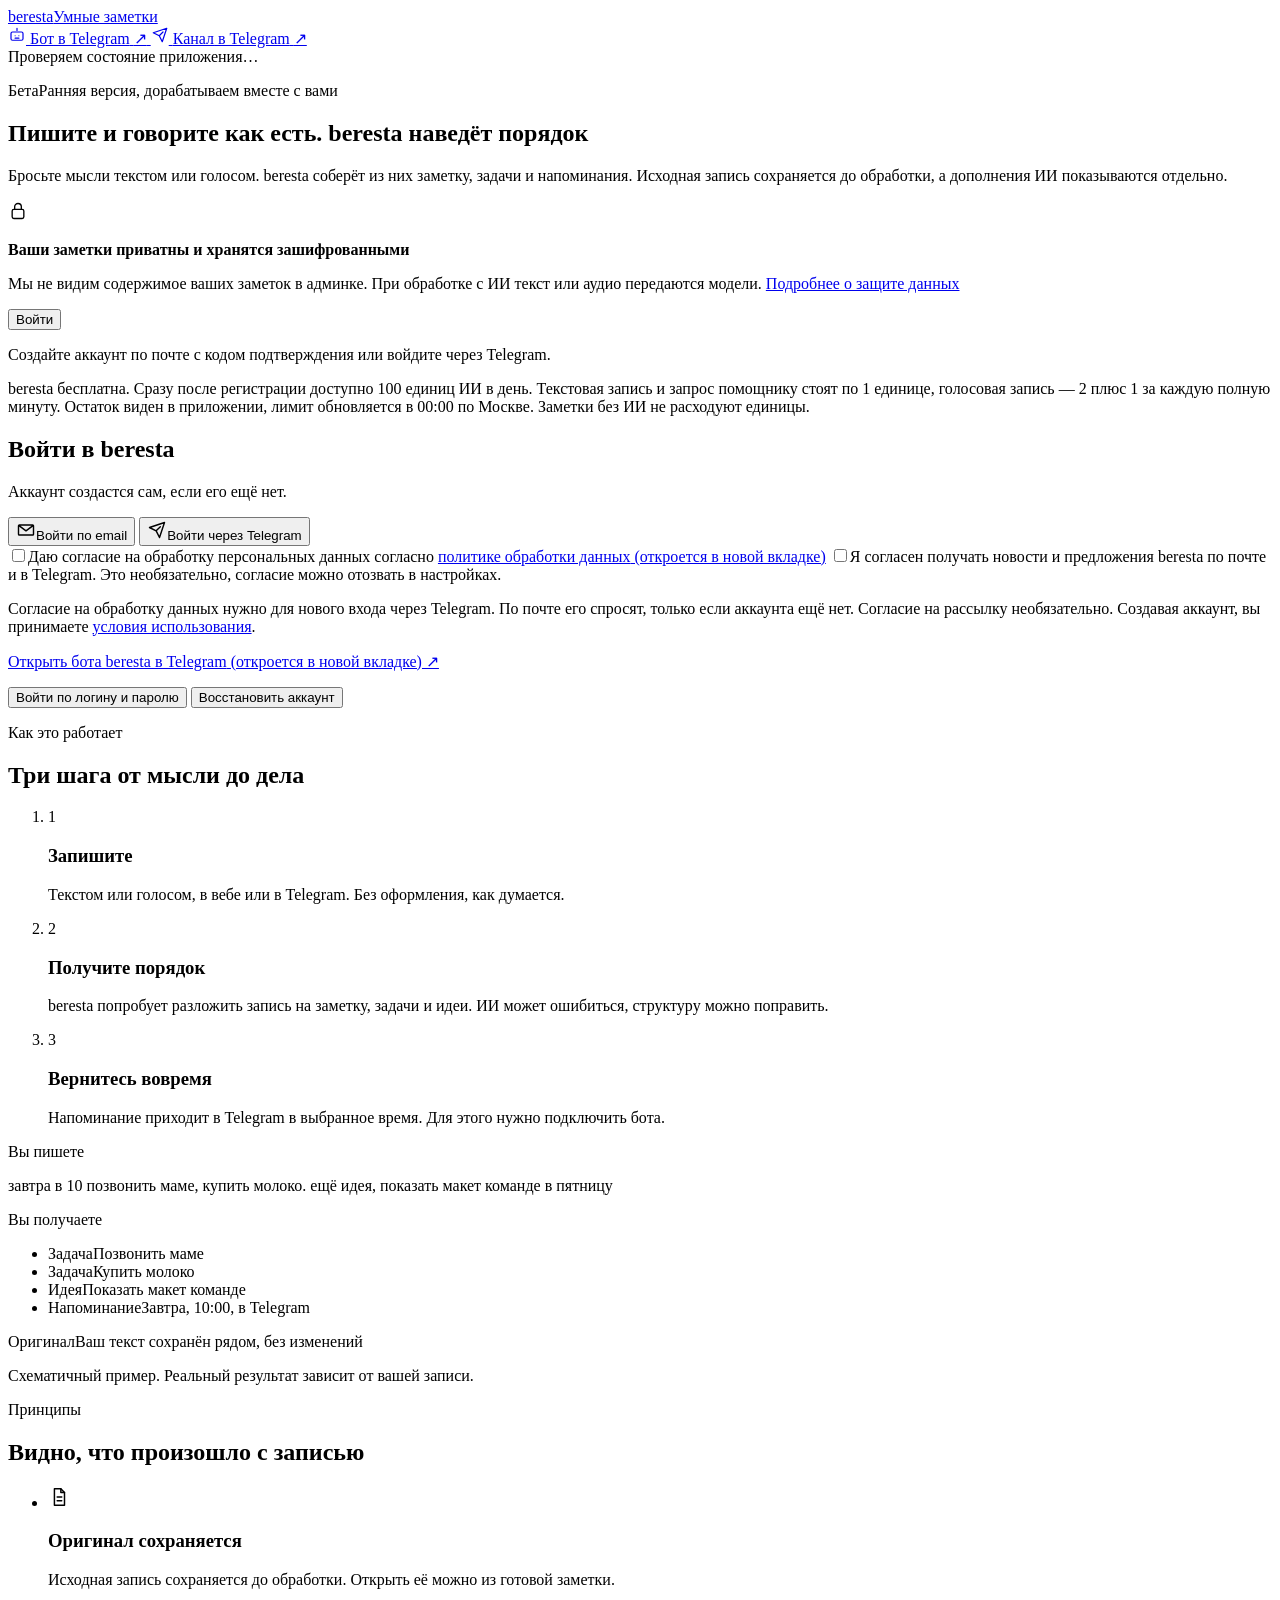
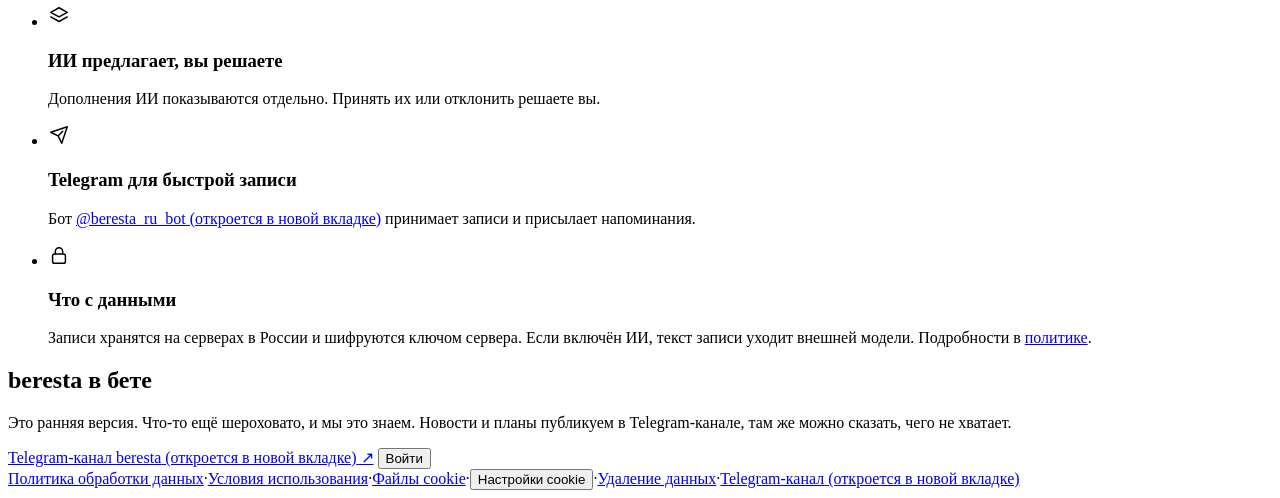
==== app/static/index.html @ 6f175cb9 "Integrate profile feature with reminder production release" ====
<!doctype html>
<html lang="ru"><head>
  <meta charset="utf-8">
  <meta name="viewport" content="width=device-width, initial-scale=1">
  <title>beresta · Умные заметки</title>
  <link rel="icon" href="/static/favicon.svg" type="image/svg+xml">
  <link rel="stylesheet" href="/static/styles.css">
  <link rel="stylesheet" href="/static/auth.css">
  <link rel="stylesheet" href="/static/structure.css">
  <link rel="stylesheet" href="/static/audio.css">
  <link rel="stylesheet" href="/static/reminders.css">
  <link rel="stylesheet" href="/static/timezone.css">
  <script src="/static/cookie-consent.js" defer=""></script>
  <script src="/static/timezone.js" defer=""></script>
  <script src="/static/reminders.js" defer=""></script>
  <script src="/static/app.js" defer=""></script>
  <script src="/static/contact-methods.js" defer=""></script>
  <script src="/static/telegram-link.js" defer=""></script>
  <link rel="stylesheet" href="/static/password-field.css"><script src="/static/password-field.js" defer=""></script>
  <link rel="stylesheet" href="/static/signin.css"><script src="/static/signin.js" defer=""></script>
  <script src="/static/account-password.js" defer=""></script>
  <link rel="stylesheet" href="/static/auth-extra.css"><script src="/static/auth-extra.js" defer=""></script>
<link rel="stylesheet" href="/static/workspace.css"><script src="/static/workspace.js" defer=""></script>
  <link rel="stylesheet" href="/static/landing.css"><link rel="stylesheet" href="/static/onboarding.css"><link rel="stylesheet" href="/static/polish.css"><link rel="stylesheet" href="/static/note.css"><link rel="stylesheet" href="/static/app-polish.css">
  <link rel="stylesheet" href="/static/search-screen.css">
  <script src="/static/landing.js" defer=""></script><script src="/static/onboarding.js" defer=""></script>
  <link rel="stylesheet" href="/static/brain.css"><script src="/static/brain.js" defer=""></script><script src="/static/search-screen.js" defer></script><script src="/static/digests.js" defer></script><link rel="stylesheet" href="/static/tasks.css"><script src="/static/tasks.js" defer=""></script><script src="/static/note-actions.js" defer=""></script><script src="/static/trash.js" defer=""></script><link rel="stylesheet" href="/static/focus.css"><script src="/static/note-images.js" defer></script><script src="/static/focus.js" defer=""></script><link rel="stylesheet" href="/static/md-editor.css"><script src="/static/md-editor.js" defer=""></script><script src="/static/mobile-menu.js" defer=""></script><script src="/static/profile.js" defer=""></script><script src="/static/guide.js" defer=""></script><link rel="stylesheet" href="/static/cookie-consent.css"><link rel="stylesheet" href="/static/categories.css"><link rel="stylesheet" href="/static/note-actions.css"><link rel="stylesheet" href="/static/trash.css"><link rel="stylesheet" href="/static/mobile-menu.css"><link rel="stylesheet" href="/static/guide.css"><link rel="stylesheet" href="/static/profile.css"><link rel="stylesheet" href="/static/note-images.css"><link rel="stylesheet" href="/static/buttons.css"><script src="/static/navigation.js" defer></script></head>
<body>
  <header>
    <button type="button" id="menu-button" class="menu-button" aria-label="Меню" aria-haspopup="true" aria-expanded="false" aria-controls="general-menu" hidden>
      <svg viewBox="0 0 24 24" width="22" height="22" aria-hidden="true" focusable="false"><path d="M4 7h16M4 12h16M4 17h16" fill="none" stroke="currentColor" stroke-width="2" stroke-linecap="round"/></svg>
    </button>
    <a href="/" class="brand">beresta<span>Умные заметки</span></a>
    <nav id="main-nav" class="main-nav" aria-label="Разделы" hidden>
      <button type="button" id="nav-notes" class="main-nav-item" aria-current="page">Все заметки</button>
      <button type="button" id="nav-search" class="main-nav-item" data-brain-view="search">Поиск</button>
      <button type="button" id="nav-overview" class="main-nav-item" data-brain-view="overview">Обзор</button>
      <button type="button" id="nav-assistant" class="main-nav-item" data-brain-view="assistant">Помощник</button>
      <button type="button" id="nav-tasks" class="main-nav-item" data-brain-view="tasks">Все задачи</button>
    </nav>
    <div class="header-actions">
      <a id="bot-link" class="telegram-channel-link telegram-bot-link" href="https://t.me/beresta_ru_bot" target="_blank" rel="noopener noreferrer" aria-label="Бот в Telegram, открыть в новой вкладке" title="Бот в Telegram. Сюда можно писать и говорить заметки">
        <svg class="telegram-channel-icon" viewBox="0 0 24 24" width="18" height="18" aria-hidden="true" focusable="false"><path d="M12 3v3M6 8h12a2 2 0 0 1 2 2v7a2 2 0 0 1-2 2H6a2 2 0 0 1-2-2v-7a2 2 0 0 1 2-2ZM9.5 13h.01M14.5 13h.01M9.5 16.2h5" fill="none" stroke="currentColor" stroke-width="1.6" stroke-linecap="round" stroke-linejoin="round"/></svg>
        <span>Бот<span class="sr-only"> в Telegram</span></span>
        <span aria-hidden="true">↗</span>
      </a>
      <a class="telegram-channel-link" href="https://t.me/beresta_app" target="_blank" rel="noopener noreferrer" aria-label="Канал в Telegram, открыть в новой вкладке" title="Канал в Telegram. Новости и планы beresta">
        <svg class="telegram-channel-icon" viewBox="0 0 24 24" width="18" height="18" aria-hidden="true" focusable="false"><path d="m21 3-6 18-4-8-8-4 18-6Zm-10 10 5-5" fill="none" stroke="currentColor" stroke-width="1.6" stroke-linecap="round" stroke-linejoin="round"/></svg>
        <span>Канал<span class="sr-only"> в Telegram</span></span>
        <span aria-hidden="true">↗</span>
      </a>
      <div id="account" hidden><span id="username"></span><button id="open-marketing" class="quiet" type="button">Рассылки</button><button id="logout" class="quiet">Выйти</button></div>
    </div>
  </header>
  <div id="menu-scrim" class="menu-scrim" hidden></div>
  <div id="general-menu" class="menu-sheet" role="group" aria-label="Меню" hidden>
    <div class="menu-group" role="group" aria-label="Разделы">
      <button type="button" class="menu-item" data-proxy="nav-notes">Все заметки</button>
      <button type="button" class="menu-item" data-proxy="nav-search">Поиск</button>
      <button type="button" class="menu-item" data-proxy="nav-overview">Обзор</button>
      <button type="button" class="menu-item" data-proxy="nav-assistant">Помощник</button>
      <button type="button" class="menu-item" data-proxy="nav-tasks">Все задачи</button>
    </div>
    <div class="menu-group" role="group" aria-label="Telegram">
      <button type="button" class="menu-item" data-proxy="open-telegram">Подключить Telegram</button>
      <a class="menu-item" data-bot-link href="https://t.me/beresta_ru_bot" target="_blank" rel="noopener noreferrer">Бот в Telegram<span class="sr-only"> (откроется в новой вкладке)</span></a>
      <a class="menu-item" href="https://t.me/beresta_app" target="_blank" rel="noopener noreferrer">Канал в Telegram<span class="sr-only"> (откроется в новой вкладке)</span></a>
    </div>
    <div class="menu-group" role="group" aria-label="Ещё">
      <button type="button" class="menu-item" data-proxy="open-profile">Что beresta знает обо мне</button>
      <button type="button" class="menu-item" data-proxy="open-timezone">Часовой пояс</button>
      <button type="button" class="menu-item" data-proxy="open-feedback">Сообщить об ошибке</button>
      <a class="menu-item" href="/privacy" target="_blank" rel="noopener noreferrer">Политика обработки данных</a>
      <a class="menu-item" href="/terms" target="_blank" rel="noopener noreferrer">Условия использования</a>
      <a class="menu-item" href="/cookies" target="_blank" rel="noopener noreferrer">Файлы cookie</a>
      <button type="button" class="menu-item" data-cookie-settings>Настройки cookie</button>
      <a class="menu-item" href="/data-deletion" target="_blank" rel="noopener noreferrer">Запрос на удаление данных</a>
      <button type="button" class="menu-item" data-proxy="open-password">Сменить пароль</button><button type="button" class="menu-item" data-proxy="open-delete">Удалить аккаунт</button>
    </div>
    <div id="general-menu-extra" class="menu-group menu-extra" role="group" aria-label="Дополнительно"><button type="button" class="menu-item" data-proxy="open-trash">Корзина</button></div>
  </div>
  <div id="mode" class="banner">Проверяем состояние приложения…</div>
  <div id="policy-banner" class="notice-bar" role="region" aria-label="Политика конфиденциальности" hidden><p>Мы обновили политику обработки данных. <a href="/privacy" target="_blank" rel="noopener noreferrer">Прочитать<span class="sr-only"> (откроется в новой вкладке)</span></a>. Если не согласны, можно выйти и <a href="/data-deletion" target="_blank" rel="noopener noreferrer">запросить удаление данных<span class="sr-only"> (откроется в новой вкладке)</span></a>.</p><button id="policy-accept" type="button">Принимаю</button></div>
  <div id="deletion-banner" class="notice-bar" role="region" aria-label="Запрос на удаление аккаунта" hidden><p>Вы попросили удалить аккаунт. Оператор обработает запрос вручную в срок, предусмотренный законом. Подробности на странице «Удаление данных».</p><button id="deletion-cancel" type="button" class="secondary">Отменить запрос</button></div>
  <div id="contact-method-banner" class="notice-bar" role="region" aria-label="Подключите способ входа" hidden><p>Вы входите по старому логину. Подключите почту или Telegram, чтобы сохранить удобный доступ к заметкам.</p><div class="actions"><button id="contact-email" type="button">Подключить почту</button><button id="contact-telegram" type="button" class="secondary">Подключить Telegram</button></div></div>
  <div id="timezone-banner" class="notice-bar timezone-banner" role="region" aria-label="Часовой пояс" hidden><p id="timezone-banner-text" role="status"></p><div class="timezone-banner-actions"><button id="timezone-banner-change" type="button">Сменить</button><button id="timezone-banner-keep" type="button" class="quiet">Оставить</button></div></div>
  <p id="message" role="status" aria-live="polite"></p>
  <main>
    <section id="auth" class="landing" aria-labelledby="landing-title">
      <div class="landing-top">
        <div class="landing-hero">
          <p class="landing-badge"><span>Бета</span>Ранняя версия, дорабатываем вместе с вами</p>
          <h1 id="landing-title">Пишите и говорите как есть. beresta наведёт порядок</h1>
          <p class="landing-lead">Бросьте мысли текстом или голосом. beresta соберёт из них заметку, задачи и напоминания. Исходная запись сохраняется до обработки, а дополнения ИИ показываются отдельно.</p>
          <div class="landing-privacy" aria-labelledby="landing-privacy-title">
            <svg viewBox="0 0 24 24" width="20" height="20" aria-hidden="true" focusable="false"><rect x="5" y="10" width="14" height="11" rx="2" fill="none" stroke="currentColor" stroke-width="1.6"/><path d="M8 10V7a4 4 0 0 1 8 0v3" fill="none" stroke="currentColor" stroke-width="1.6" stroke-linecap="round"/></svg>
            <div><p id="landing-privacy-title"><strong>Ваши заметки приватны и хранятся зашифрованными</strong></p><p>Мы не видим содержимое ваших заметок в админке. При обработке с ИИ текст или аудио передаются модели. <a href="/privacy">Подробнее о защите данных</a></p></div>
          </div>
          <div class="landing-cta landing-cta-phone">
            <button type="button" id="landing-login" class="cta-primary">Войти</button>
          </div>
          <p class="landing-note">Создайте аккаунт по почте с кодом подтверждения или войдите через Telegram.</p>
          <p class="landing-note" id="landing-ai-allowance">beresta бесплатна. Сразу после регистрации доступно 100 единиц ИИ в день. Текстовая запись и запрос помощнику стоят по 1 единице, голосовая запись — 2 плюс 1 за каждую полную минуту. Остаток виден в приложении, лимит обновляется в 00:00 по Москве. Заметки без ИИ не расходуют единицы.</p>
        </div>
        <div class="auth-card" id="auth-card" tabindex="-1">
          <h2 id="auth-title">Войти в beresta</h2>
          <p id="auth-lead" class="auth-lead">Аккаунт создастся сам, если его ещё нет.</p>
          <form id="auth-form" novalidate="">
            <div id="signin-main" class="signin-stage">
              <div class="signin-buttons">
                <button type="button" id="signin-email" class="signin-button"><svg class="signin-icon" viewBox="0 0 24 24" width="20" height="20" aria-hidden="true" focusable="false"><path d="M4 6h16a1 1 0 0 1 1 1v10a1 1 0 0 1-1 1H4a1 1 0 0 1-1-1V7a1 1 0 0 1 1-1Zm0 1 8 6 8-6" fill="none" stroke="currentColor" stroke-width="1.7" stroke-linecap="round" stroke-linejoin="round"/></svg><span>Войти по email</span></button>
                <p id="signin-email-note" class="field-hint" hidden>Вход по почте скоро заработает</p>
                <button type="button" id="tg-login" class="signin-button secondary telegram-login"><svg class="signin-icon" viewBox="0 0 24 24" width="20" height="20" aria-hidden="true" focusable="false"><path d="m21 3-6 18-4-8-8-4 18-6Zm-10 10 5-5" fill="none" stroke="currentColor" stroke-width="1.7" stroke-linecap="round" stroke-linejoin="round"/></svg><span>Войти через Telegram</span></button>
              </div>
              <label class="consent" for="accept-policy"><input id="accept-policy" type="checkbox" data-policy-version="2026-10-14"><span>Даю согласие на обработку персональных данных согласно <a href="/privacy" target="_blank" rel="noopener noreferrer">политике обработки данных<span class="sr-only"> (откроется в новой вкладке)</span></a></span></label>
              <label class="consent" for="marketing-consent"><input id="marketing-consent" type="checkbox"><span>Я согласен получать новости и предложения beresta по почте и в Telegram. Это необязательно, согласие можно отозвать в настройках.</span></label>
              <p id="consent-hint" class="field-hint">Согласие на обработку данных нужно для нового входа через Telegram. По почте его спросят, только если аккаунта ещё нет. Согласие на рассылку необязательно. Создавая аккаунт, вы принимаете <a href="/terms" target="_blank" rel="noopener noreferrer">условия использования</a>.</p>
              <p class="landing-bot"><a id="landing-bot-link" data-bot-link href="https://t.me/beresta_ru_bot" target="_blank" rel="noopener noreferrer">Открыть бота beresta в Telegram<span class="sr-only"> (откроется в новой вкладке)</span><span aria-hidden="true"> ↗</span></a></p>
              <div id="tg-login-box" class="tg-login-box" hidden>
                <a id="tg-login-link" class="button-link" href="https://t.me/" target="_blank" rel="noopener noreferrer">Открыть Telegram<span class="sr-only"> (откроется в новой вкладке)</span></a>
                <a id="tg-login-app" class="button-link alt" href="tg://resolve" hidden>Открыть приложение Telegram</a>
                <p id="tg-login-hint" class="field-hint">Telegram должен открыться сам. Если нет, нажмите кнопку выше. В боте нажмите «Запустить», затем «Да, это я». Вход завершится здесь сам.</p>
                <p id="tg-login-status" class="field-hint" role="status" aria-live="polite"></p>
                <button type="button" id="tg-login-cancel" class="quiet">Отмена</button>
              </div>
            </div>
            <div id="signin-password" class="signin-stage" hidden>
              <label for="login">Имя пользователя</label><input id="login" name="username" autocomplete="username" required="" minlength="3" maxlength="64" pattern="[A-Za-z0-9_.\-]+" placeholder="username" aria-describedby="username-hint">
              <p id="username-hint" class="field-hint">От 3 до 64 символов. Латинские буквы, цифры и символы _ . -</p>
              <label for="password">Пароль</label><input id="password" name="password" type="password" autocomplete="current-password" required="" minlength="10" maxlength="128" placeholder="Не менее 10 символов">
              <div class="actions"><button type="submit" value="login">Войти</button></div>
              <p class="auth-extra"><button type="button" id="forgot-password" class="text-link">Забыли пароль?</button><button type="button" id="password-back" class="text-link">Назад</button></p>
            </div>
            <p id="signin-links" class="signin-links">
              <button type="button" id="show-password-login" class="text-link">Войти по логину и паролю</button>
              <button type="button" id="open-recovery" class="text-link">Восстановить аккаунт</button>
            </p>
          </form>
          <form id="email-form" class="signin-stage" novalidate hidden>
            <label for="email-address">Почта</label>
            <input id="email-address" name="email" type="email" inputmode="email" maxlength="254" autocomplete="email" required placeholder="name@example.com">
            <p class="field-hint">Мы отправим на неё код из шести цифр. Пароль не нужен.</p>
            <div class="actions"><button id="email-send" type="submit">Получить код</button><button id="email-back" type="button" class="quiet">Назад</button></div>
          </form>
          <form id="code-form" class="signin-stage" novalidate hidden>
            <p id="code-lead" class="signin-step-lead">Мы отправили код на почту. Он действует 10 минут.</p>
            <label for="email-code">Код из письма</label>
            <input id="email-code" name="code" type="text" inputmode="numeric" pattern="[0-9]*" maxlength="6" autocomplete="one-time-code" required placeholder="000000" class="code-input">
            <div class="actions"><button id="code-submit" type="submit">Войти</button><button id="code-resend" type="button" class="quiet" disabled>Отправить ещё раз</button></div>
            <p class="auth-extra"><button type="button" id="code-change" class="text-link">Другая почта</button></p>
          </form>
          <form id="consent-form" class="signin-stage" novalidate hidden>
            <p class="signin-step-lead">Аккаунта с этой почтой ещё нет. Мы создадим его, когда вы подтвердите согласие.</p>
            <label class="consent" for="email-consent"><input id="email-consent" type="checkbox"><span>Даю согласие на обработку персональных данных согласно <a href="/privacy" target="_blank" rel="noopener noreferrer">политике обработки данных<span class="sr-only"> (откроется в новой вкладке)</span></a></span></label>
            <label class="consent" for="email-marketing"><input id="email-marketing" type="checkbox"><span>Я согласен получать новости и предложения beresta по почте и в Telegram. Это необязательно.</span></label>
            <p class="field-hint">Создавая аккаунт, вы принимаете <a href="/terms" target="_blank" rel="noopener noreferrer">условия использования</a>.</p>
            <div class="actions"><button id="consent-submit" type="submit">Создать аккаунт и войти</button><button id="consent-back" type="button" class="quiet">Отмена</button></div>
          </form>
          <p id="auth-info" class="auth-info" role="status" aria-live="polite" hidden=""></p>
          <p id="auth-message" role="alert" aria-live="assertive" hidden=""></p>
        </div>
      </div>
      <section class="landing-section" aria-labelledby="how-title">
        <p class="landing-kicker">Как это работает</p>
        <h2 id="how-title">Три шага от мысли до дела</h2>
        <ol class="steps">
          <li><span class="step-number" aria-hidden="true">1</span><h3>Запишите</h3><p>Текстом или голосом, в вебе или в Telegram. Без оформления, как думается.</p></li>
          <li><span class="step-number" aria-hidden="true">2</span><h3>Получите порядок</h3><p>beresta попробует разложить запись на заметку, задачи и идеи. ИИ может ошибиться, структуру можно поправить.</p></li>
          <li><span class="step-number" aria-hidden="true">3</span><h3>Вернитесь вовремя</h3><p>Напоминание приходит в Telegram в выбранное время. Для этого нужно подключить бота.</p></li>
        </ol>
        <div class="sample" role="group" aria-label="Пример: что вы пишете и что получаете">
          <div class="sample-in">
            <p class="sample-label">Вы пишете</p>
            <p class="sample-text">завтра в 10 позвонить маме, купить молоко. ещё идея, показать макет команде в пятницу</p>
          </div>
          <span class="sample-arrow" aria-hidden="true"></span>
          <div class="sample-out">
            <p class="sample-label">Вы получаете</p>
            <ul class="sample-list">
              <li><span class="sample-tag">Задача</span>Позвонить маме</li>
              <li><span class="sample-tag">Задача</span>Купить молоко</li>
              <li><span class="sample-tag">Идея</span>Показать макет команде</li>
              <li><span class="sample-tag sample-tag-time">Напоминание</span>Завтра, 10:00, в Telegram</li>
            </ul>
            <p class="sample-foot"><span class="sample-badge">Оригинал</span>Ваш текст сохранён рядом, без изменений</p>
          </div>
        </div>
        <p class="sample-caption">Схематичный пример. Реальный результат зависит от вашей записи.</p>
      </section>
      <section class="landing-section" aria-labelledby="values-title">
        <p class="landing-kicker">Принципы</p>
        <h2 id="values-title">Видно, что произошло с записью</h2>
        <ul class="values">
          <li><span class="value-icon"><svg viewBox="0 0 24 24" width="22" height="22" aria-hidden="true" focusable="false" fill="none" stroke="currentColor" stroke-width="1.6" stroke-linecap="round" stroke-linejoin="round"><path d="M7 3h7l4 4v14H7z"/><path d="M14 3v4h4M10 12h5M10 16h5"/></svg></span><h3>Оригинал сохраняется</h3><p>Исходная запись сохраняется до обработки. Открыть её можно из готовой заметки.</p></li>
          <li><span class="value-icon"><svg viewBox="0 0 24 24" width="22" height="22" aria-hidden="true" focusable="false" fill="none" stroke="currentColor" stroke-width="1.6" stroke-linecap="round" stroke-linejoin="round"><path d="m12 3 9 5-9 5-9-5z"/><path d="m3 13 9 5 9-5"/></svg></span><h3>ИИ предлагает, вы решаете</h3><p>Дополнения ИИ показываются отдельно. Принять их или отклонить решаете вы.</p></li>
          <li><span class="value-icon"><svg viewBox="0 0 24 24" width="22" height="22" aria-hidden="true" focusable="false" fill="none" stroke="currentColor" stroke-width="1.6" stroke-linecap="round" stroke-linejoin="round"><path d="m21 3-6 18-4-8-8-4 18-6Zm-10 10 5-5"/></svg></span><h3>Telegram для быстрой записи</h3><p>Бот <a href="https://t.me/beresta_ru_bot" target="_blank" rel="noopener noreferrer">@beresta_ru_bot<span class="sr-only"> (откроется в новой вкладке)</span></a> принимает записи и присылает напоминания.</p></li>
          <li><span class="value-icon"><svg viewBox="0 0 24 24" width="22" height="22" aria-hidden="true" focusable="false" fill="none" stroke="currentColor" stroke-width="1.6" stroke-linecap="round" stroke-linejoin="round"><rect x="5" y="11" width="14" height="10" rx="2"/><path d="M8 11V8a4 4 0 0 1 8 0v3"/></svg></span><h3>Что с данными</h3><p>Записи хранятся на серверах в России и шифруются ключом сервера. Если включён ИИ, текст записи уходит внешней модели. Подробности в <a href="/privacy">политике</a>.</p></li>
        </ul>
      </section>
      <section class="landing-section landing-beta" aria-labelledby="beta-title">
        <h2 id="beta-title">beresta в бете</h2>
        <p>Это ранняя версия. Что-то ещё шероховато, и мы это знаем. Новости и планы публикуем в Telegram-канале, там же можно сказать, чего не хватает.</p>
        <div class="landing-cta">
          <a class="cta-channel" href="https://t.me/beresta_app" target="_blank" rel="noopener noreferrer">Telegram-канал beresta<span class="sr-only"> (откроется в новой вкладке)</span><span aria-hidden="true"> ↗</span></a>
          <button type="button" id="landing-login-bottom" class="cta-primary">Войти</button>
        </div>
      </section>
      <footer class="landing-footer" id="landing-footer"><a href="/privacy">Политика обработки данных</a><span aria-hidden="true">·</span><a href="/terms">Условия использования</a><span aria-hidden="true">·</span><a href="/cookies">Файлы cookie</a><span aria-hidden="true">·</span><button type="button" class="cookie-settings-link quiet" data-cookie-settings>Настройки cookie</button><span aria-hidden="true">·</span><a href="/data-deletion">Удаление данных</a><span aria-hidden="true">·</span><a href="https://t.me/beresta_app" target="_blank" rel="noopener noreferrer">Telegram-канал<span class="sr-only"> (откроется в новой вкладке)</span></a></footer>
    </section>
    <div id="workspace" class="workspace" hidden=""><button id="mobile-library-toggle" type="button" class="secondary phone-only" aria-controls="library-column"><svg viewBox="0 0 24 24" width="20" height="20" aria-hidden="true" focusable="false"><path d="M8 6h12M8 12h12M8 18h12M4 6h.01M4 12h.01M4 18h.01" fill="none" stroke="currentColor" stroke-width="2" stroke-linecap="round"/></svg><span class="phone-button-label">Все заметки</span><span id="mobile-library-count" class="count-badge" hidden></span></button><button id="mobile-back" type="button" class="quiet phone-only"><svg viewBox="0 0 24 24" width="20" height="20" aria-hidden="true" focusable="false"><path d="M15 5l-7 7 7 7" fill="none" stroke="currentColor" stroke-width="2" stroke-linecap="round" stroke-linejoin="round"/></svg><span id="mobile-back-label">Новая запись</span></button><aside class="workspace-nav"><button id="new-note">+ Новая запись</button><div class="category-heading"><h2 id="category-nav-title">Категории</h2><button type="button" id="category-add" class="category-add" aria-label="Новая категория" title="Новая категория"><svg viewBox="0 0 24 24" width="16" height="16" aria-hidden="true" focusable="false"><path d="M12 5v14M5 12h14" fill="none" stroke="currentColor" stroke-width="2" stroke-linecap="round"/></svg></button></div><div class="nav-row"><div id="category-navigation" class="category-navigation" role="group" aria-labelledby="category-nav-title"></div><button type="button" id="nav-more" class="nav-more" aria-haspopup="true" aria-expanded="false" aria-controls="nav-menu" aria-label="Ещё" title="Ещё"><svg viewBox="0 0 24 24" width="18" height="18" aria-hidden="true" focusable="false"><path d="M5 12h.01M12 12h.01M19 12h.01" fill="none" stroke="currentColor" stroke-width="3" stroke-linecap="round"/></svg></button><div id="nav-menu" class="nav-menu"><div class="nav-bottom"><button type="button" id="open-telegram" class="nav-action">Подключить Telegram</button><button type="button" id="open-timezone" class="nav-action">Часовой пояс</button><button type="button" id="open-feedback" class="nav-action">Сообщить об ошибке</button><a id="open-privacy" class="nav-action" href="/privacy" target="_blank" rel="noopener noreferrer">Политика обработки данных</a><a class="nav-action" href="/terms" target="_blank" rel="noopener noreferrer">Условия использования</a><a class="nav-action" href="/cookies" target="_blank" rel="noopener noreferrer">Файлы cookie</a><button type="button" class="nav-action" id="open-cookie-settings" data-cookie-settings>Настройки cookie</button><a class="nav-action" href="/data-deletion" target="_blank" rel="noopener noreferrer">Запрос на удаление данных</a><button type="button" id="open-password" class="nav-action">Сменить пароль</button><button type="button" id="open-delete" class="nav-action">Запросить удаление</button></div></div></div></aside><section class="library-column" id="library-column"><div class="library-heading"><h2 id="library-title">Все заметки</h2></div><form id="search-form" role="search"><label for="search-query" class="sr-only">Поиск по заметкам</label><div class="search-field"><svg class="search-icon" viewBox="0 0 24 24" width="16" height="16" aria-hidden="true" focusable="false"><path d="M10.5 18a7.5 7.5 0 1 1 0-15 7.5 7.5 0 0 1 0 15Zm5.5-2 5 5" fill="none" stroke="currentColor" stroke-width="1.8" stroke-linecap="round" stroke-linejoin="round"/></svg><input id="search-query" type="search" maxlength="200" placeholder="Поиск по заметкам" autocomplete="off"><button id="clear-search" type="button" class="search-clear" aria-label="Очистить поиск" title="Очистить поиск" hidden>×</button></div><label for="category-filter" hidden="">Категория</label><select id="category-filter" hidden=""><option value="">Все категории</option></select><button type="submit" class="sr-only">Найти</button></form><div id="source-filter" class="source-filter" role="group" aria-label="Источник записи"><button type="button" data-source="" aria-pressed="true">Все</button><button type="button" data-source="telegram" aria-pressed="false">Telegram</button><button type="button" data-source="voice" aria-pressed="false">Голос</button><button type="button" data-source="text" aria-pressed="false">Текст</button></div><nav id="notes" aria-label="Заметки"></nav><button id="more-notes" class="quiet" hidden="">Показать ещё</button></section><div class="editor-column">
        <section id="capture-card" class="card">
          <div class="note-top"><h1>Новая запись</h1><div id="capture-tools" class="tools" role="group" aria-label="Дополнительно"><div class="tool" data-tool="voice"><button type="button" class="tool-btn quiet" id="tool-voice" data-tool-btn="voice" aria-label="Голос" data-tip="Голос" aria-haspopup="dialog" aria-expanded="false" aria-controls="pop-voice"><svg viewBox="0 0 24 24" width="20" height="20" aria-hidden="true" focusable="false"><path d="M12 3a3 3 0 0 0-3 3v5a3 3 0 0 0 6 0V6a3 3 0 0 0-3-3ZM6 11a6 6 0 0 0 12 0M12 17v4" fill="none" stroke="currentColor" stroke-width="1.7" stroke-linecap="round" stroke-linejoin="round"/></svg></button><div class="tool-pop" id="pop-voice" role="dialog" aria-label="Голос" tabindex="-1" hidden><div class="pop-head"><span class="pop-title">Голос</span><button type="button" class="pop-close quiet" aria-label="Закрыть окно">×</button></div><div class="pop-body"><section id="capture-audio" class="capture-view"><p class="muted">Ogg/Opus, WebM/Opus или WAV/PCM. До 3 минут и 10 МиБ. Файл сохраняется до обработки.</p><form id="audio-form">
              <label for="audio-file">Аудиофайл</label><input id="audio-file" type="file" accept=".ogg,.oga,.webm,.wav,audio/ogg,audio/webm,audio/wav">
              <div class="actions"><button id="record-start" type="button" class="secondary">Записать голос</button><button id="record-stop" type="button" class="quiet" disabled="">Остановить</button></div>
              <p id="record-status" class="muted" aria-live="polite"></p>
              <p id="audio-selected" aria-live="polite">Файл не выбран.</p>
              <audio id="audio-preview" controls="" preload="none" hidden=""></audio>
              <div class="actions"><button id="audio-submit" type="submit" disabled="">Загрузить аудио</button><button id="audio-clear" type="button" class="quiet" disabled="">Убрать файл</button></div>
            </form></section></div></div></div><div class="tool" data-tool="import"><button type="button" class="tool-btn quiet" id="tool-import" data-tool-btn="import" aria-label="Импорт" data-tip="Импорт" aria-haspopup="dialog" aria-expanded="false" aria-controls="pop-import"><svg viewBox="0 0 24 24" width="20" height="20" aria-hidden="true" focusable="false"><path d="M12 16V4M7 9l5-5 5 5M4 16v4h16v-4" fill="none" stroke="currentColor" stroke-width="1.7" stroke-linecap="round" stroke-linejoin="round"/></svg></button><div class="tool-pop" id="pop-import" role="dialog" aria-label="Импорт" tabindex="-1" hidden><div class="pop-head"><span class="pop-title">Импорт</span><button type="button" class="pop-close quiet" aria-label="Закрыть окно">×</button></div><div class="pop-body"><section id="capture-import" class="capture-view"><p class="muted">Текст из DOCX, PDF, RTF, ODT, TXT или MD попадёт в поле записи. До 5 МБ и 12 000 знаков. Сканы PDF не распознаются.</p><label for="import-file">Текстовый документ</label><input id="import-file" type="file" accept=".docx,.pdf,.rtf,.odt,.txt,.md,.markdown,application/pdf,application/vnd.openxmlformats-officedocument.wordprocessingml.document,text/plain,text/markdown"><div class="actions"><button id="import-paste" type="button" class="secondary">Вставить из буфера</button></div><p id="import-status" class="muted" role="status" aria-live="polite"></p></section></div></div></div><div class="tool" data-tool="jobs"><button type="button" class="tool-btn quiet" id="tool-jobs" data-tool-btn="jobs" aria-label="История" data-tip="История" aria-haspopup="dialog" aria-expanded="false" aria-controls="pop-jobs"><svg viewBox="0 0 24 24" width="20" height="20" aria-hidden="true" focusable="false"><path d="M12 7v5l3 2M4 12a8 8 0 1 0 2.4-5.7M4 4v4h4" fill="none" stroke="currentColor" stroke-width="1.7" stroke-linecap="round" stroke-linejoin="round"/></svg></button><div class="tool-pop" id="pop-jobs" role="dialog" aria-label="История" tabindex="-1" hidden><div class="pop-head"><span class="pop-title">История</span><button type="button" class="pop-close quiet" aria-label="Закрыть окно">×</button></div><div class="pop-body"><section id="capture-jobs" class="capture-view"><div id="jobs"></div></section></div></div></div></div></div>
          <form id="capture-form" class="capture-view"><label for="thought" class="sr-only">Ваши мысли</label><div class="thought-format"><button type="button" id="thought-format" class="thought-format-btn quiet" aria-expanded="false" aria-controls="thought-toolbar" aria-label="Форматирование" title="Форматирование">Аа</button><div id="thought-toolbar" class="md-toolbar" hidden=""></div></div><textarea id="thought" rows="9" maxlength="12000" required="" placeholder="Пишите как есть.&#10;Список начните с «- »,&#10;нумерацию с «1. »,&#10;чек-лист с «- [ ] »."></textarea><div class="capture-options"><label class="switch" id="ai-switch-label" for="ai-switch"><input id="ai-switch" type="checkbox" role="switch" checked><span class="switch-track" aria-hidden="true"></span><span class="switch-text">Разобрать с ИИ</span></label><select id="processing-mode" hidden aria-hidden="true" tabindex="-1"><option value="ai">Структурировать с ИИ</option><option value="manual">Сохранить без ИИ</option></select><p id="ai-limit-counter" class="muted ai-limit-counter" hidden=""><span id="ai-limit-count"></span><span id="ai-limit-cost" class="ai-limit-cost"></span></p></div>
          <p id="ai-privacy-note" class="muted ai-privacy-note">Ваши заметки хранятся зашифрованными и не показываются в нашей админке. С ИИ текст или аудио передаются модели; без ИИ остаются в beresta. <a href="/privacy">Подробнее</a></p>
          <p id="ai-limit-note" class="muted ai-limit-note" hidden=""><span id="ai-limit-text" role="status"></span> <span id="ai-limit-wait"></span> <span id="ai-limit-tail"></span></p><div class="actions"><button id="capture-submit" type="submit">Сохранить</button><span class="key-hint" aria-hidden="true">Ctrl+Enter</span><button id="example" type="button" class="text-button">Попробовать пример</button></div></form>
          <p id="job-status" aria-live="polite"></p>
        </section>
        <section id="search-card" class="card brain-view" hidden aria-labelledby="find-title">
        <h2 id="find-title">Найти заметку</h2>
        <p class="muted">По названию, тексту, задачам или расшифровке голоса.</p>
        <form id="find-form" class="find-form" role="search">
          <label for="find-query">Что ищем?</label>
          <input id="find-query" type="search" maxlength="200" placeholder="Например, идея для проекта" autocomplete="off">
          <div class="find-filters">
            <div><label for="find-category">Категория</label><select id="find-category"><option value="">Все категории</option><option value="none">Без категории</option></select></div>
            <div><label for="find-source">Источник</label><select id="find-source"><option value="">Все записи</option><option value="telegram">Telegram</option><option value="voice">Голос</option><option value="text">Текст</option></select></div>
          </div>
          <div class="actions"><button type="submit">Найти</button><button id="find-clear" type="button" class="quiet">Сбросить</button></div>
        </form>
        <p id="find-status" role="status" aria-live="polite">Введите слова из заметки.</p>
        <div id="find-results" class="find-results" aria-label="Найденные заметки"></div>
        <button type="button" id="find-more" class="quiet" hidden>Показать ещё</button>
      </section>
      <section id="overview-card" class="card brain-view" hidden aria-labelledby="overview-title">
          <div class="br-head"><h1 id="overview-title">Обзор</h1>
            <div id="overview-period" class="br-seg" role="group" aria-label="Период"><button type="button" data-days="7" aria-pressed="false">7 дней</button><button type="button" data-days="30" aria-pressed="true">30 дней</button><button type="button" data-days="90" aria-pressed="false">90 дней</button></div>
          </div>
          <p id="overview-status" class="muted" role="status" aria-live="polite"></p>
          <div id="overview-body"></div>
        </section>
        <section id="tasks-card" class="card brain-view" hidden aria-labelledby="tasks-title">
          <div class="br-head"><h1 id="tasks-title">Все задачи</h1>
            <div id="tasks-filter" class="br-seg" role="group" aria-label="Какие задачи показать"><button type="button" data-status="open" aria-pressed="true">Открытые</button><button type="button" data-status="completed" aria-pressed="false">Выполненные</button><button type="button" data-status="all" aria-pressed="false">Все</button></div>
          </div>
          <p class="br-lead">Все задачи из ваших заметок в одном месте. Отметьте задачу здесь, и она выполнится в самой заметке.</p>
          <p id="tasks-status" class="muted tk-status" role="status" aria-live="polite"></p>
          <ul id="tasks-list" class="tk-list" aria-label="Список задач"></ul>
          <div id="tasks-empty" class="br-empty" hidden><h2 id="tasks-empty-title"></h2><p id="tasks-empty-text"></p></div>
          <div class="actions"><button id="tasks-more" type="button" class="quiet" hidden>Показать ещё</button><button id="tasks-retry" type="button" class="secondary" hidden>Повторить</button></div>
        </section>
        <section id="assistant-card" class="card brain-view" hidden aria-labelledby="assistant-title">
          <h1 id="assistant-title">Помощник</h1>
          <p class="br-lead">Отвечает по вашим заметкам. ИИ может ошибаться, поэтому важное проверяйте. Сами заметки помощник не меняет.</p>
          <section class="br-block" aria-labelledby="ask-title">
            <h2 id="ask-title">Спросить свои заметки</h2>
            <form id="ask-form">
              <label for="ask-question" class="sr-only">Ваш вопрос</label>
              <textarea id="ask-question" rows="3" maxlength="1000" placeholder="Например: что я обещал Марку на этой неделе?"></textarea>
              <div class="br-row">
                <label for="ask-period">Искать за</label>
                <select id="ask-period"><option value="7">неделю</option><option value="30">месяц</option><option value="90" selected>3 месяца</option><option value="365">год</option></select>
                <button id="ask-submit" type="submit">Спросить</button>
              </div>
              <p id="ask-cost" class="br-cost muted"></p>
            </form>
            <p id="ask-status" class="br-status" role="status" aria-live="polite"></p>
            <div id="ask-result" class="br-result"></div>
          </section>
          <section class="br-block" aria-labelledby="rec-title">
            <div class="br-block-head"><h2 id="rec-title">Рекомендации</h2>
              <label class="switch" id="rec-switch-label" for="rec-switch"><input id="rec-switch" type="checkbox" role="switch" checked><span class="switch-track" aria-hidden="true"></span><span class="switch-text">Рекомендации ИИ</span></label>
            </div>
            <p id="rec-disabled" class="br-off" hidden>Рекомендации выключены. Включите переключатель выше, и помощник предложит следующие шаги по вашим заметкам.</p>
            <div id="rec-on">
              <p class="muted br-hint">Смотрит заметки за 30 дней, открытые задачи и идеи. Предлагает до пяти шагов. Работает только когда вы нажимаете кнопку, сам ничего не отправляет.</p>
              <div class="actions"><button id="rec-run" type="button">Получить рекомендации</button></div>
              <p id="rec-cost" class="br-cost muted"></p>
              <p id="rec-status" class="br-status" role="status" aria-live="polite"></p>
              <div id="rec-result" class="br-result"></div>
            </div>
          </section>
          <section class="br-block" aria-labelledby="airem-title">
            <div class="br-block-head"><h2 id="airem-title">Напоминания</h2>
              <label class="switch" id="airem-switch-label" for="airem-switch"><input id="airem-switch" type="checkbox" role="switch" checked><span class="switch-track" aria-hidden="true"></span><span class="switch-text">ИИ сам ставит напоминания</span></label>
            </div>
            <p class="muted br-hint">Если в задаче есть срок, например «завтра в 10», ИИ сам поставит напоминание и пришлёт его в Telegram. Его можно изменить или отменить в заметке. Выключите переключатель, и ИИ будет только предлагать.</p>
            <p id="airem-status" class="br-status" role="status" aria-live="polite"></p>
          </section>
          <section class="br-block" aria-labelledby="digest-title">
            <h2 id="digest-title">Сводка за неделю</h2>
            <p class="muted br-hint">Главное из заметок за 7 дней, открытые задачи и темы.</p>
            <div class="actions"><button id="digest-run" type="button">Собрать сводку</button></div>
            <p id="digest-cost" class="br-cost muted"></p>
            <p id="digest-status" class="br-status" role="status" aria-live="polite"></p>
            <div id="digest-result" class="br-result"></div>
          </section>
          <section class="br-block" aria-labelledby="history-title">
            <h2 id="history-title">Недавние запросы</h2>
            <div id="assistant-history" class="br-history"></div>
          </section>
        </section>
        <section id="note-card" class="card note-doc" hidden="">
<div class="note-top"><p id="note-save-status" class="note-save-status" role="status" aria-live="polite"><span id="note-save-text"></span><button id="note-reload" type="button" class="quiet note-reload" hidden>Загрузить версию с сервера</button></p><button type="button" id="note-menu-button" class="note-menu-button" aria-label="Меню заметки" aria-haspopup="true" aria-expanded="false" aria-controls="note-tools"><svg viewBox="0 0 24 24" width="22" height="22" aria-hidden="true" focusable="false"><path d="M6 3h8l4 4v14H6zM14 3v4h4M9.5 12h5M9.5 16h5" fill="none" stroke="currentColor" stroke-width="1.7" stroke-linecap="round" stroke-linejoin="round"/></svg><svg class="note-menu-caret" viewBox="0 0 24 24" width="14" height="14" aria-hidden="true" focusable="false"><path d="m6 9 6 6 6-6" fill="none" stroke="currentColor" stroke-width="2.2" stroke-linecap="round" stroke-linejoin="round"/></svg></button><div id="note-tools" class="tools" role="group" aria-label="Инструменты заметки"><div class="tool" data-tool="reminders"><button type="button" class="tool-btn quiet" id="tool-reminders" data-tool-btn="reminders" aria-label="Напоминания" data-tip="Напоминания" aria-haspopup="dialog" aria-expanded="false" aria-controls="pop-reminders"><svg viewBox="0 0 24 24" width="20" height="20" aria-hidden="true" focusable="false"><path d="M6 9a6 6 0 0 1 12 0c0 6 2 7 2 7H4s2-1 2-7ZM10 20a2 2 0 0 0 4 0" fill="none" stroke="currentColor" stroke-width="1.7" stroke-linecap="round" stroke-linejoin="round"/></svg><span class="tool-badge" id="badge-reminders" hidden></span><span class="tool-dot" id="dot-reminders" hidden></span></button><div class="tool-pop" id="pop-reminders" role="dialog" aria-label="Напоминания" tabindex="-1" hidden><div class="pop-head"><span class="pop-title">Напоминания</span><button type="button" class="pop-close quiet" aria-label="Закрыть окно">×</button></div><div class="pop-body"><section id="view-reminders" class="note-section"><section id="reminders-panel" aria-labelledby="reminders-heading">
            <div class="reminders-head"><h2 id="reminders-heading">Напоминания</h2><div class="reminders-tools"><button id="reminder-new" type="button" class="quiet reminder-small">+ Напоминание</button><button id="reminders-refresh" type="button" class="quiet icon-button" aria-label="Обновить статусы" title="Обновить статусы"><svg viewBox="0 0 24 24" width="15" height="15" aria-hidden="true" focusable="false"><path d="M20 12a8 8 0 1 1-2.4-5.7M20 4v5h-5" fill="none" stroke="currentColor" stroke-width="1.7" stroke-linecap="round" stroke-linejoin="round"/></svg></button></div></div>
            <p id="reminder-telegram" class="reminder-alert" aria-live="polite" hidden><span id="reminder-telegram-text"></span><button id="reminder-link" type="button" class="reminder-link" hidden="">Подключить Telegram</button></p>
            <fieldset id="reminder-controls">
              <p id="reminders-message" role="status" aria-live="polite"></p><div id="reminders-list"></div><button id="reminders-more" type="button" class="quiet" hidden="">Показать ещё напоминания</button>
              <form id="reminder-form" hidden="">
                <h3 id="reminder-form-title">Новое напоминание</h3>
                <fieldset id="reminder-fields">
                  <label for="reminder-text">О чём напомнить</label><textarea id="reminder-text" rows="2" maxlength="1000" required=""></textarea>
                  <div id="reminder-target-wrap"><label for="reminder-target">Напомнить о</label><select id="reminder-target"><option value="">Заметка целиком</option></select></div>
                  <p id="reminder-when-label" class="reminder-label">Когда</p>
                  <div id="reminder-custom" class="reminder-custom" role="group" aria-labelledby="reminder-when-label">
                    <div><label for="reminder-date">Дата</label><input id="reminder-date" type="date"></div>
                    <div><label for="reminder-time">Время</label><input id="reminder-time" type="time" step="300"></div>
                  </div>
                  <input id="reminder-local" type="hidden">
                  <p class="reminder-zone-line muted">Часовой пояс: <span id="reminder-zone-name"></span> · <button id="reminder-zone-change" type="button" class="reminder-link" aria-expanded="false" aria-controls="reminder-zone-edit">Изменить</button></p>
                  <div id="reminder-zone-edit" hidden="">
                    <label for="reminder-zone">Часовой пояс</label><input id="reminder-zone" list="reminder-zones" maxlength="64" required="" placeholder="Europe/Moscow"><datalist id="reminder-zones"></datalist>
                    <p class="muted">Время относится к этому поясу, даже если вы сейчас в другом.</p>
                  </div>
                  <button id="reminder-check-time" type="button" class="secondary" hidden="">Проверить время</button>
                  <div id="reminder-time-choices" hidden=""><label for="reminder-time-choice">Это время наступит дважды из-за перевода часов. Какое выбрать?</label><select id="reminder-time-choice"></select></div>
                </fieldset>
                <p id="reminder-preview" aria-live="polite"></p>
                <div class="actions"><button id="reminder-confirm" type="submit" disabled="">Напомнить</button><button id="reminder-discard" type="button" class="quiet">Отмена</button></div>
                <div id="reminder-conflict" hidden=""><p>Напоминание уже изменилось. Ваши поля сохранены. Сравните их с текущим вариантом.</p><button id="reminder-compare" type="button" class="quiet">Показать текущий вариант</button><pre id="reminder-remote" hidden=""></pre><button id="reminder-use-version" type="button" class="secondary" hidden="">Продолжить с этой версии</button></div>
              </form>
            </fieldset>
          </section></section></div></div></div><div class="tool" data-tool="tasks"><button type="button" class="tool-btn quiet" id="tool-tasks" data-tool-btn="tasks" aria-label="Задачи и идеи" data-tip="Задачи и идеи" aria-haspopup="dialog" aria-expanded="false" aria-controls="pop-tasks"><svg viewBox="0 0 24 24" width="20" height="20" aria-hidden="true" focusable="false"><path d="M9 6h11M9 12h11M9 18h11M3.5 6l1.5 1.5L7.5 5M3.5 12l1.5 1.5L7.5 11M3.5 18l1.5 1.5 2.5-2.5" fill="none" stroke="currentColor" stroke-width="1.7" stroke-linecap="round" stroke-linejoin="round"/></svg><span class="tool-badge" id="badge-tasks" hidden></span></button><div class="tool-pop" id="pop-tasks" role="dialog" aria-label="Задачи и идеи" tabindex="-1" hidden><div class="pop-head"><span class="pop-title">Задачи и идеи</span><button type="button" class="pop-close quiet" aria-label="Закрыть окно">×</button></div><div class="pop-body"><section id="view-tasks" class="note-section"><div class="section-head"><h2>Задачи и идеи</h2><span id="items-count" class="items-count muted" aria-live="polite"></span></div><div id="items" class="items-list"></div><form id="item-form" class="item-add"><div class="kind-toggle" id="item-kind-toggle" role="group" aria-label="Тип нового элемента"><button type="button" data-kind="task" aria-pressed="true">Задача</button><button type="button" data-kind="idea" aria-pressed="false">Идея</button></div><label for="item-kind" class="sr-only">Тип нового элемента</label><select id="item-kind" hidden aria-hidden="true" tabindex="-1"><option value="task">Задача</option><option value="idea">Идея</option><option value="note">Заметка</option><option value="goal">Цель</option><option value="plan">План</option></select><label for="item-text" class="sr-only">Текст</label><input id="item-text" type="text" placeholder="+ Добавить задачу" maxlength="1500" required="" autocomplete="off" enterkeyhint="done"><button type="submit" class="sr-only">Добавить</button></form></section></div></div></div><div class="tool" data-tool="related" hidden><button type="button" class="tool-btn quiet" id="tool-related" data-tool-btn="related" aria-label="Связанные заметки" data-tip="Связанные заметки" aria-haspopup="dialog" aria-expanded="false" aria-controls="pop-related"><svg viewBox="0 0 24 24" width="20" height="20" aria-hidden="true" focusable="false"><path d="M10 14a4 4 0 0 0 5.7 0l3-3a4 4 0 0 0-5.7-5.7l-1 1M14 10a4 4 0 0 0-5.7 0l-3 3a4 4 0 0 0 5.7 5.7l1-1" fill="none" stroke="currentColor" stroke-width="1.7" stroke-linecap="round" stroke-linejoin="round"/></svg><span class="tool-badge" id="badge-related" hidden></span></button><div class="tool-pop" id="pop-related" role="dialog" aria-label="Связанные заметки" tabindex="-1" hidden><div class="pop-head"><span class="pop-title">Связанные заметки</span><button type="button" class="pop-close quiet" aria-label="Закрыть окно">×</button></div><div class="pop-body"><section id="view-related" class="note-section" aria-labelledby="related-heading" hidden><h2 id="related-heading">Связанные заметки</h2><ul id="related-list" class="br-related"></ul></section></div></div></div><div class="tool" data-tool="props"><button type="button" class="tool-btn quiet" id="tool-props" data-tool-btn="props" aria-label="Свойства" data-tip="Свойства" aria-haspopup="dialog" aria-expanded="false" aria-controls="pop-props"><svg viewBox="0 0 24 24" width="20" height="20" aria-hidden="true" focusable="false"><path d="M3 12V4h8l10 10-8 8L3 12ZM7.5 8.5h.01" fill="none" stroke="currentColor" stroke-width="1.7" stroke-linecap="round" stroke-linejoin="round"/></svg></button><div class="tool-pop" id="pop-props" role="dialog" aria-label="Свойства" tabindex="-1" hidden><div class="pop-head"><span class="pop-title">Свойства</span><button type="button" class="pop-close quiet" aria-label="Закрыть окно">×</button></div><div class="pop-body"><section id="view-props" class="note-panel"><div id="note-meta" class="props"><div class="prop"><span class="prop-label">Категория</span><span class="note-category"><label for="note-category" class="sr-only">Категория записи</label><select id="note-category"></select></span></div><div class="prop"><span class="prop-label">Источник</span><span id="note-tags" class="note-tags"></span></div><div class="prop"><span class="prop-label">Обработка</span><span id="note-mode" class="note-mode"></span></div><div class="prop"><span class="prop-label">Изменена</span><span id="note-date" class="note-date"></span></div><div class="prop prop-confirm"><span class="structure-check"><button id="confirm-structure" type="button" class="quiet" title="Проверьте текст, задачи и категорию."><svg viewBox="0 0 24 24" width="13" height="13" aria-hidden="true" focusable="false"><path d="m5 12 4 4 10-10" fill="none" stroke="currentColor" stroke-width="1.7" stroke-linecap="round" stroke-linejoin="round"/></svg><span>Структура верна</span></button><span id="structure-status" class="sr-only"></span></span></div></div></section></div></div></div><div class="tool" data-tool="original"><button type="button" class="tool-btn quiet" id="tool-original" data-tool-btn="original" aria-label="Исходник" data-tip="Исходник" aria-haspopup="dialog" aria-expanded="false" aria-controls="pop-original"><svg viewBox="0 0 24 24" width="20" height="20" aria-hidden="true" focusable="false"><path d="M7 3h7l5 5v13H7V3Zm7 0v5h5M10 13h6M10 17h6" fill="none" stroke="currentColor" stroke-width="1.7" stroke-linecap="round" stroke-linejoin="round"/></svg></button><div class="tool-pop" id="pop-original" role="dialog" aria-label="Исходник" tabindex="-1" hidden><div class="pop-head"><span class="pop-title">Исходник</span><button type="button" class="pop-close quiet" aria-label="Закрыть окно">×</button></div><div class="pop-body"><section id="view-original" class="note-panel"><p id="original-audio-hint" class="muted" hidden="">Аудио и расшифровка ниже.</p><details id="original-details"><summary>Исходная запись</summary><pre id="original"></pre></details></section><div id="source-slot"></div></div></div></div><div class="tool" data-tool="insights"><button type="button" class="tool-btn quiet" id="tool-insights" data-tool-btn="insights" aria-label="Дополнения ИИ" data-tip="Дополнения ИИ" aria-haspopup="dialog" aria-expanded="false" aria-controls="pop-insights"><svg viewBox="0 0 24 24" width="20" height="20" aria-hidden="true" focusable="false"><path d="m12 3 1.8 4.7L18.5 9.5l-4.7 1.8L12 16l-1.8-4.7L5.5 9.5l4.7-1.8L12 3Zm6 11 .8 2.2 2.2.8-2.2.8L18 20l-.8-2.2-2.2-.8 2.2-.8L18 14Z" fill="none" stroke="currentColor" stroke-width="1.7" stroke-linecap="round" stroke-linejoin="round"/></svg><span class="tool-badge" id="badge-insights" hidden></span></button><div class="tool-pop" id="pop-insights" role="dialog" aria-label="Дополнения ИИ" tabindex="-1" hidden><div class="pop-head"><span class="pop-title">Дополнения ИИ</span><button type="button" class="pop-close quiet" aria-label="Закрыть окно">×</button></div><div class="pop-body"><section id="view-insights" class="note-panel"><h2>Выводы</h2><p class="muted">Проверьте их перед тем, как принять.</p><div id="conclusions"></div></section></div></div></div><div class="tool" data-tool="history"><button type="button" class="tool-btn quiet" id="tool-history" data-tool-btn="history" aria-label="Версии" data-tip="Версии" aria-haspopup="dialog" aria-expanded="false" aria-controls="pop-history"><svg viewBox="0 0 24 24" width="20" height="20" aria-hidden="true" focusable="false"><path d="M12 7v5l3 2M4 12a8 8 0 1 0 2.4-5.7M4 4v4h4" fill="none" stroke="currentColor" stroke-width="1.7" stroke-linecap="round" stroke-linejoin="round"/></svg></button><div class="tool-pop" id="pop-history" role="dialog" aria-label="Версии" tabindex="-1" hidden><div class="pop-head"><span class="pop-title">Версии</span><button type="button" class="pop-close quiet" aria-label="Закрыть окно">×</button></div><div class="pop-body"><section id="view-history" class="note-panel"><button id="load-history" class="quiet">Показать версии</button><div id="history"></div></section></div></div></div><div id="note-menu-extra" class="menu-extra"></div></div></div>
<form id="edit-form" class="note-form">
<div class="note-heading"><h1 id="note-heading-title" class="sr-only"></h1><label for="title" class="sr-only">Заголовок заметки</label><textarea id="title" class="note-title" rows="1" maxlength="200" required="" placeholder="Без названия" autocomplete="off" spellcheck="false"></textarea><div id="title-display" class="note-title-display" aria-hidden="true"></div></div>
<div class="note-body">
<div id="md-toolbar" class="md-toolbar" hidden=""></div>
<div id="preview" class="note-preview" hidden></div>
<label for="markdown" class="sr-only">Текст заметки</label><textarea id="markdown" rows="6" maxlength="24000" placeholder="Пишите как есть.&#10;Список начните с «- »,&#10;нумерацию с «1. »,&#10;чек-лист с «- [ ] »." spellcheck="true"></textarea>
</div>
</form>
</section>
        <section id="source-card" class="card" hidden="">
          <h2>Оригинал</h2>
          <div id="source-audio" hidden=""><audio id="audio-player" controls="" preload="none"></audio><p id="audio-info" class="muted"></p><a id="audio-download" download="">Скачать оригинал</a></div>
          <pre id="source-original" hidden=""></pre>
          <div id="transcript-editor" hidden="">
            <p id="transcript-label" class="muted"></p>
            <p class="muted">Проверьте текст и сохраните правки. Чтобы обработать его, создайте новую заметку из расшифровки. Оригинальное аудио и готовая заметка сохранятся.</p>
            <form id="transcript-form"><label for="transcript-text">Расшифровка</label><textarea id="transcript-text" rows="7" maxlength="12000" required=""></textarea><div class="actions"><button id="transcript-save" type="submit">Сохранить расшифровку</button><button id="transcript-create-note" type="button" class="secondary">Создать заметку из расшифровки</button></div><p id="transcript-message" role="status" aria-live="polite"></p></form>
            <div id="transcript-conflict" hidden=""><p>В другой вкладке сохранена новая версия. Сравните её с вашим текстом.</p><button id="transcript-compare" type="button" class="quiet">Показать текущую версию</button><pre id="transcript-remote" hidden=""></pre><button id="transcript-use-version" type="button" class="secondary" hidden="">Продолжить правку с этой версии</button></div>
            <details><summary>История расшифровки</summary><button id="transcript-history-load" type="button" class="quiet">Показать версии</button><div id="transcript-history"></div></details>
          </div>
          <button id="source-refresh" type="button" class="quiet">Обновить запись</button>
        </section>
      </div></div>
  </main>
  <dialog id="marketing-dialog" class="auth-dialog" aria-labelledby="marketing-title">
    <h2 id="marketing-title">Рассылки beresta</h2>
    <form id="marketing-form">
      <label class="consent" for="marketing-enabled"><input id="marketing-enabled" type="checkbox"><span>Я согласен получать новости и предложения beresta по почте и в Telegram.</span></label>
      <p class="field-hint">Согласие необязательно. Здесь его можно дать или отозвать.</p>
      <p id="marketing-status" role="status" aria-live="polite"></p>
      <div class="actions"><button id="marketing-save" type="submit">Сохранить</button><button id="marketing-close" type="button" class="quiet">Закрыть</button></div>
    </form>
  </dialog>
  <dialog id="timezone-dialog" class="utility-dialog timezone-dialog" aria-labelledby="timezone-dialog-title">
    <div class="dialog-heading"><h2 id="timezone-dialog-title">Часовой пояс</h2><button type="button" data-close-dialog aria-label="Закрыть">×</button></div>
    <p id="timezone-current" class="muted"></p>
    <form id="timezone-form" novalidate>
      <label for="timezone-search">Найти пояс</label>
      <input id="timezone-search" type="search" maxlength="64" autocomplete="off" placeholder="Город, пояс или смещение, например +7">
      <div id="timezone-list" class="timezone-list" role="group" aria-label="Часовые пояса"></div>
      <p id="timezone-empty" class="muted" hidden></p>
      <div class="actions"><button id="timezone-save" type="submit" disabled>Сохранить</button><button id="timezone-auto" type="button" class="secondary">Определить автоматически</button></div>
      <p id="timezone-status" class="dialog-status" role="status" aria-live="polite"></p>
    </form>
  </dialog>
  <div id="pop-scrim" class="pop-scrim" hidden></div>

  <dialog id="contact-email-dialog" class="utility-dialog" aria-labelledby="contact-email-title"><div class="dialog-heading"><h2 id="contact-email-title">Подключить почту</h2><button type="button" data-close-dialog aria-label="Закрыть">×</button></div><p>Отправим ссылку для подтверждения. Откройте её в этом браузере, пока вы вошли в аккаунт.</p><form id="contact-email-form"><label for="contact-email-address">Почта</label><input id="contact-email-address" type="email" maxlength="254" autocomplete="email" required><div class="actions"><button id="contact-email-send" type="submit">Отправить ссылку</button></div><p id="contact-email-status" role="status" aria-live="polite"></p></form></dialog>


<dialog id="reset-dialog" class="utility-dialog" aria-labelledby="reset-dialog-title"><div class="dialog-heading"><h2 id="reset-dialog-title">Новый пароль</h2><button type="button" data-close-dialog="" aria-label="Закрыть">×</button></div><p>Придумайте новый пароль. После сохранения войдите с ним. Остальные входы в аккаунт будут завершены.</p><form id="reset-form" novalidate=""><label for="reset-password">Новый пароль</label><input id="reset-password" type="password" autocomplete="new-password" minlength="10" maxlength="128" required="" placeholder="Не менее 10 символов"><label for="reset-password2">Ещё раз</label><input id="reset-password2" type="password" autocomplete="new-password" minlength="10" maxlength="128" required=""><div class="actions"><button id="reset-submit" type="submit">Сохранить пароль</button></div><p id="reset-status" role="status" aria-live="polite"></p></form></dialog><dialog id="delete-dialog" class="utility-dialog" aria-labelledby="delete-dialog-title"><div class="dialog-heading"><h2 id="delete-dialog-title">Запросить удаление аккаунта</h2><button type="button" data-close-dialog="" aria-label="Закрыть">×</button></div><p>Мы отметим аккаунт к удалению и выйдем из него. Оператор обработает запрос вручную. Отметка запроса сама по себе не удаляет данные. Срок зависит от основания обращения и требований закона. <a href="/data-deletion" target="_blank" rel="noopener noreferrer">Подробнее об удалении данных</a>.</p><form id="delete-form" novalidate=""><label for="delete-password">Подтвердите паролем</label><input id="delete-password" type="password" autocomplete="current-password" maxlength="128"><div class="actions"><button id="delete-submit" type="submit" class="danger">Отправить запрос</button></div></form><div class="delete-telegram"><p class="muted">Если пароля нет или вы входили через Telegram, подтвердите удаление в боте.</p><button id="delete-telegram-start" type="button" class="secondary">Подтвердить через Telegram</button><div id="delete-telegram-box" hidden=""><a id="delete-telegram-link" class="button-link" href="https://t.me/" target="_blank" rel="noopener noreferrer">Открыть Telegram<span class="sr-only"> (откроется в новой вкладке)</span></a><a id="delete-telegram-app" class="button-link alt" href="tg://resolve" hidden>Открыть приложение Telegram</a></div></div><p id="delete-status" role="status" aria-live="polite"></p></dialog><dialog id="category-delete-dialog" class="utility-dialog" aria-labelledby="category-delete-title"><div class="dialog-heading"><h2 id="category-delete-title">Удалить категорию?</h2><button type="button" data-close-dialog="" aria-label="Закрыть">×</button></div><p>Категория «<span id="category-delete-name"></span>» будет удалена. Заметки из категории останутся и попадут в «Без категории».</p><p class="dialog-status" role="status" aria-live="polite"></p><div class="actions"><button type="button" id="category-delete-confirm" class="danger">Удалить</button><button type="button" class="secondary" data-close-dialog="">Отмена</button></div></dialog><dialog id="telegram-dialog" class="utility-dialog" aria-labelledby="telegram-dialog-title"><div class="dialog-heading"><h2 id="telegram-dialog-title">Подключение Telegram</h2><button type="button" data-close-dialog="" aria-label="Закрыть">×</button></div><p class="dialog-status" role="status" aria-live="polite"></p><details id="telegram-settings" open=""><summary>Связать Telegram</summary><p>Создайте код и отправьте вашему боту команду /start с этим кодом. Бот спросит, подключать ли этот Telegram. Нажмите «Да, подключить». Затем вернитесь сюда и подтвердите свой Telegram ID.</p><button id="link-code" type="button" class="secondary">Создать код на 10 минут</button><p id="telegram-code"></p><button id="refresh-links" type="button" class="quiet">Проверить запрос</button><div id="telegram-links"></div></details>
<form id="digest-settings-form" aria-labelledby="digest-settings-title">
  <h3 id="digest-settings-title">Ежедневный обзор</h3>
  <p class="muted">Готовые заметки и открытые задачи в Telegram. Без дополнительного расхода ИИ. Пустой обзор не отправляем.</p>
  <div class="digest-slot"><label for="digest-morning"><input id="digest-morning" type="checkbox">Утренний</label><input id="digest-morning-time" type="time" value="09:00" step="300" required aria-label="Время утреннего обзора"></div>
  <div class="digest-slot"><label for="digest-evening"><input id="digest-evening" type="checkbox">Вечерний</label><input id="digest-evening-time" type="time" value="20:00" step="300" required aria-label="Время вечернего обзора"></div>
  <label for="digest-zone">Часовой пояс</label><select id="digest-zone" required><option value="Europe/Moscow">Москва</option></select>
  <button id="digest-settings-save" type="submit" disabled>Сохранить настройки</button>
  <p id="digest-settings-status" role="status" aria-live="polite"></p>
</form></dialog><dialog id="feedback-dialog" class="utility-dialog" aria-labelledby="feedback-dialog-title"><div class="dialog-heading"><h2 id="feedback-dialog-title">Обратная связь</h2><button type="button" data-close-dialog="" aria-label="Закрыть">×</button></div><p>Расскажите, что случилось или чего вам не хватает.</p><form id="feedback-form"><label for="feedback-kind">Тип обращения</label><select id="feedback-kind"><option value="bug">Ошибка</option><option value="idea">Предложение</option><option value="question">Вопрос</option><option value="other">Другое</option></select><label for="feedback-subject">Коротко о главном</label><input id="feedback-subject" maxlength="160" required="" placeholder="Например, не получается сохранить заметку"><label for="feedback-description">Описание</label><textarea id="feedback-description" rows="4" maxlength="5000" required="" placeholder="Что произошло? Чем мы можем помочь?"></textarea><div id="feedback-bug-fields"><label for="feedback-steps">Как повторить ошибку · необязательно</label><textarea id="feedback-steps" rows="3" maxlength="3000" placeholder="1. Открыл заметку…"></textarea><label for="feedback-expected">Что ожидали увидеть · необязательно</label><textarea id="feedback-expected" rows="2" maxlength="2000"></textarea></div><label for="feedback-contact">Контакт для ответа · необязательно</label><input id="feedback-contact" maxlength="200" placeholder="Email или @username в Telegram"><p class="muted">Обращение увидит только команда. Не отправляйте пароли, ключи и личное содержимое заметок. Мы не прикладываем записи автоматически.</p><p id="feedback-status" role="status"></p><div class="actions"><button id="feedback-submit" type="submit">Отправить обращение</button><button type="button" data-close-dialog="" class="quiet">Закрыть</button></div></form></dialog><dialog id="recovery-dialog" class="utility-dialog" aria-labelledby="recovery-dialog-title"><div class="dialog-heading"><h2 id="recovery-dialog-title">Восстановить аккаунт</h2><button type="button" data-close-dialog="" aria-label="Закрыть">×</button></div><p>Опишите, как вы входили и что случилось. Мы ответим на почту.</p><form id="recovery-form" novalidate=""><label for="recovery-email">Почта для ответа</label><input id="recovery-email" type="email" inputmode="email" maxlength="254" autocomplete="email" required=""><label for="recovery-text">Что случилось</label><textarea id="recovery-text" rows="5" maxlength="2000" required="" placeholder="Например, входил через Telegram, а теперь не получается"></textarea><label class="consent" for="recovery-consent"><input id="recovery-consent" type="checkbox"><span>Согласен, что вы обработаете эти данные, чтобы ответить на запрос</span></label><div class="actions"><button id="recovery-submit" type="submit">Отправить</button></div><p id="recovery-status" class="dialog-status" role="status" aria-live="polite"></p></form></dialog>
<dialog id="password-dialog" class="utility-dialog" aria-labelledby="password-dialog-title"><div class="dialog-heading"><h2 id="password-dialog-title">Сменить пароль</h2><button type="button" data-close-dialog="" aria-label="Закрыть">×</button></div><p>Остальные входы в аккаунт будут завершены. Этот останется.</p><form id="password-form" novalidate=""><label for="password-old">Текущий пароль</label><input id="password-old" type="password" autocomplete="current-password" maxlength="128" required="" aria-describedby="password-old-error"><p id="password-old-error" class="field-error" role="alert" hidden></p><label for="password-new">Новый пароль</label><input id="password-new" type="password" autocomplete="new-password" minlength="10" maxlength="128" required="" placeholder="Не менее 10 символов"><label for="password-new2">Новый пароль ещё раз</label><input id="password-new2" type="password" autocomplete="new-password" minlength="10" maxlength="128" required="" aria-describedby="password-new2-error"><p id="password-new2-error" class="field-error" role="alert" hidden></p><div class="actions"><button id="password-submit" type="submit">Сохранить пароль</button></div><p id="password-status" class="dialog-status" role="status" aria-live="polite"></p></form></dialog>
<dialog id="nopassword-dialog" class="utility-dialog" aria-labelledby="nopassword-dialog-title"><div class="dialog-heading"><h2 id="nopassword-dialog-title">Пароля нет</h2><button type="button" data-close-dialog="" aria-label="Закрыть">×</button></div><p id="nopassword-text">У вас нет пароля, вы входите через Telegram или по коду из почты.</p><div class="actions"><button id="nopassword-ok" type="button" data-close-dialog="">Понятно</button></div></dialog>
</body></html>
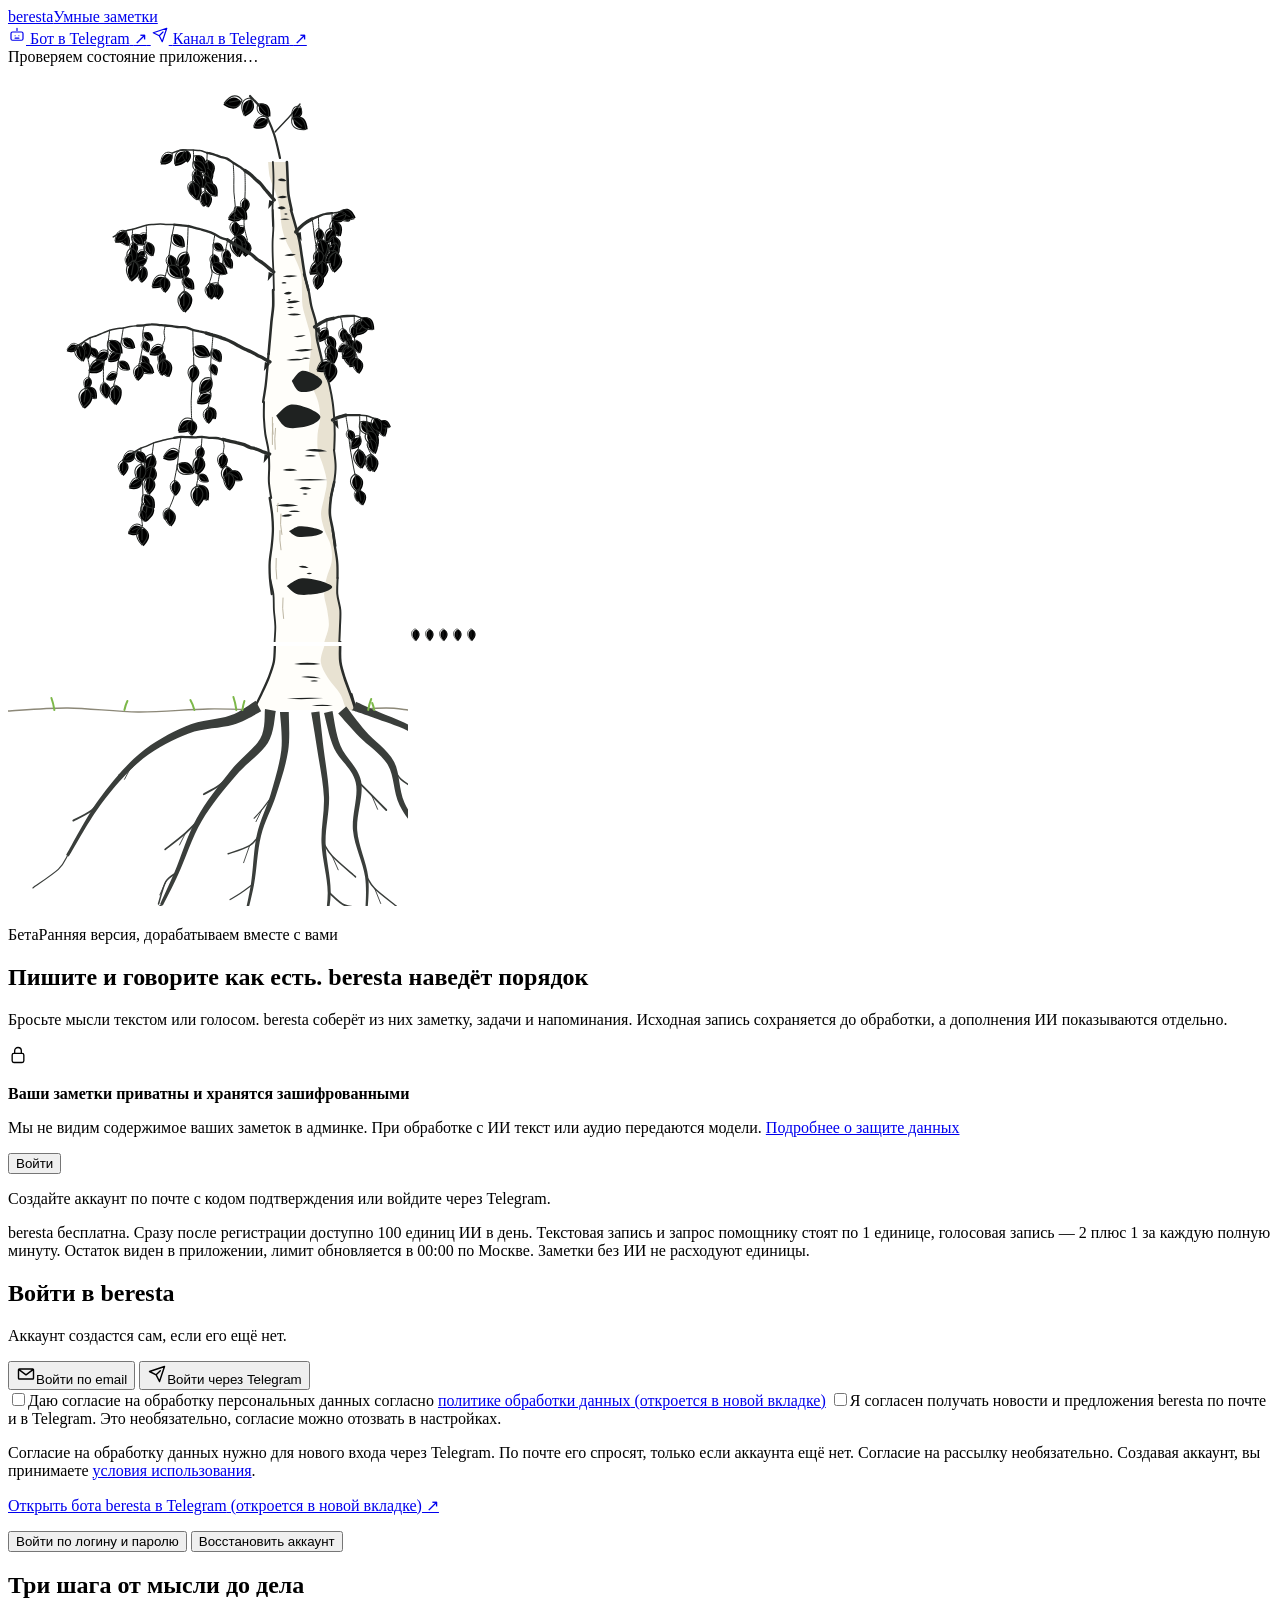
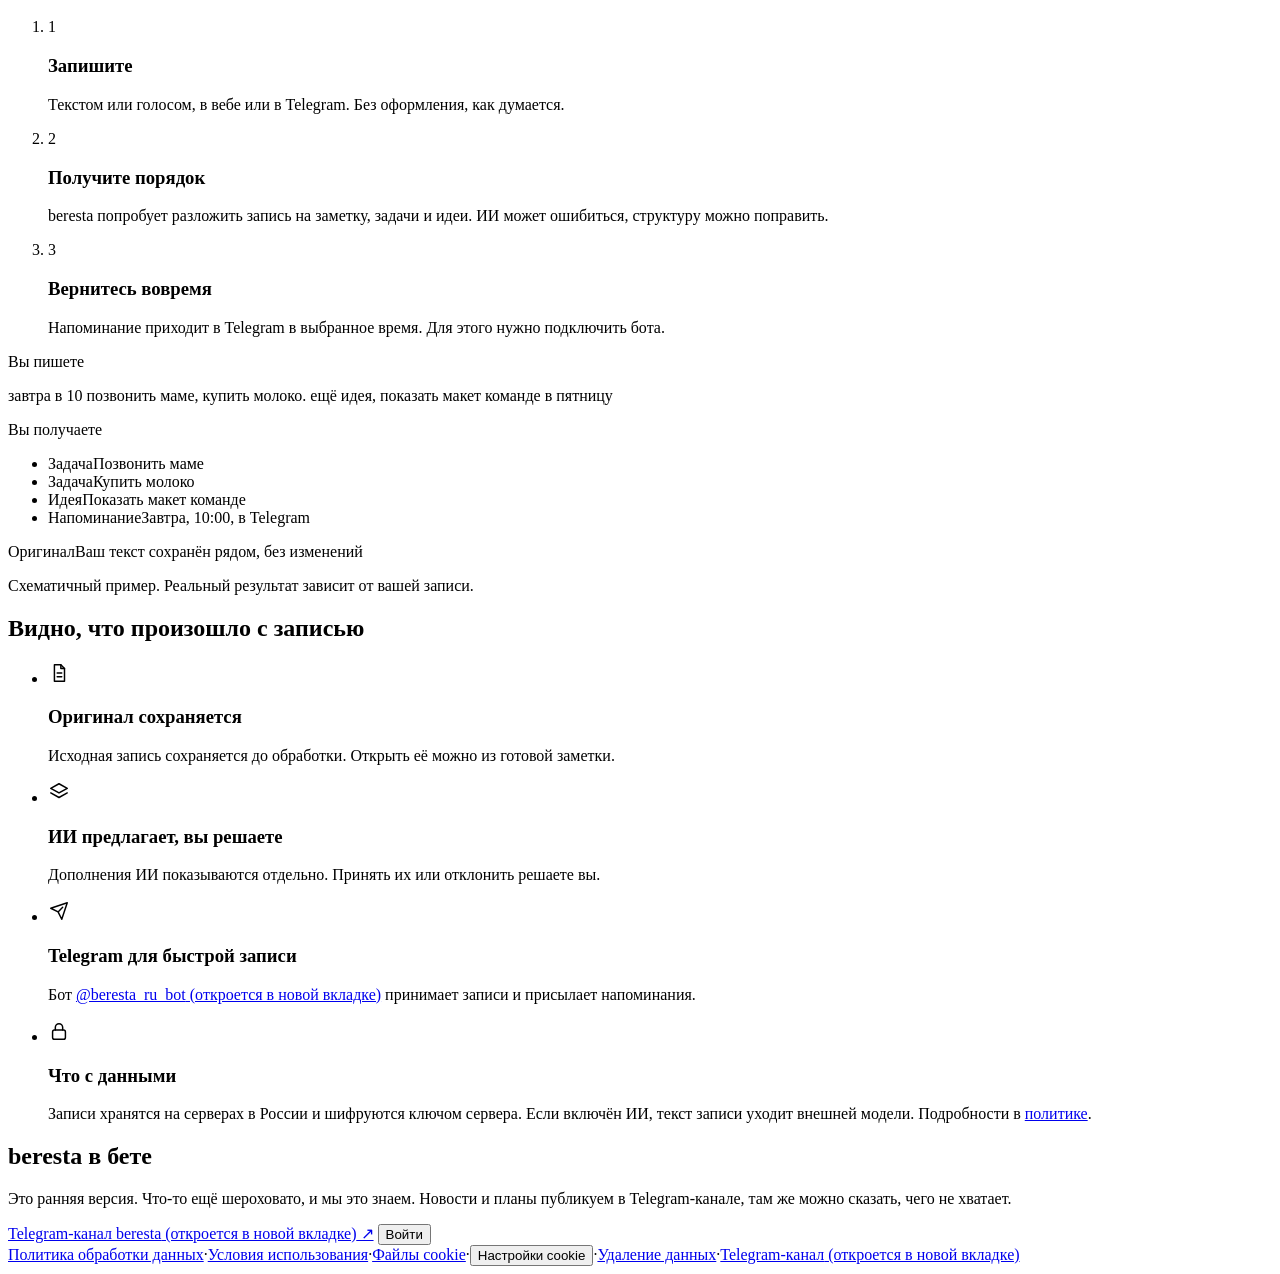
==== commit dd54bb5a: "Берёза: скрипт рисунка, крона, ствол, корни, анимация Co-Authored-By: Claude Opus 5.5 <noreply@anthr" ====
--- a/app/static/index.html
+++ b/app/static/index.html
@@ -4,6 +4,7 @@
   <meta name="viewport" content="width=device-width, initial-scale=1">
   <title>beresta · Умные заметки</title>
   <link rel="icon" href="/static/favicon.svg" type="image/svg+xml">
+  <link rel="stylesheet" href="/static/design.css">
   <link rel="stylesheet" href="/static/styles.css">
   <link rel="stylesheet" href="/static/auth.css">
   <link rel="stylesheet" href="/static/structure.css">
@@ -11,6 +12,7 @@
   <link rel="stylesheet" href="/static/reminders.css">
   <link rel="stylesheet" href="/static/timezone.css">
   <script src="/static/cookie-consent.js" defer=""></script>
+  <script src="/static/metrika.js" defer></script>
   <script src="/static/timezone.js" defer=""></script>
   <script src="/static/reminders.js" defer=""></script>
   <script src="/static/app.js" defer=""></script>
@@ -21,10 +23,10 @@
   <script src="/static/account-password.js" defer=""></script>
   <link rel="stylesheet" href="/static/auth-extra.css"><script src="/static/auth-extra.js" defer=""></script>
 <link rel="stylesheet" href="/static/workspace.css"><script src="/static/workspace.js" defer=""></script>
-  <link rel="stylesheet" href="/static/landing.css"><link rel="stylesheet" href="/static/onboarding.css"><link rel="stylesheet" href="/static/polish.css"><link rel="stylesheet" href="/static/note.css"><link rel="stylesheet" href="/static/app-polish.css">
+  <link rel="stylesheet" href="/static/landing.css"><link rel="stylesheet" href="/static/birch.css"><link rel="stylesheet" href="/static/onboarding.css"><link rel="stylesheet" href="/static/polish.css"><link rel="stylesheet" href="/static/note.css"><link rel="stylesheet" href="/static/app-polish.css">
   <link rel="stylesheet" href="/static/search-screen.css">
-  <script src="/static/landing.js" defer=""></script><script src="/static/onboarding.js" defer=""></script>
-  <link rel="stylesheet" href="/static/brain.css"><script src="/static/brain.js" defer=""></script><script src="/static/search-screen.js" defer></script><script src="/static/digests.js" defer></script><link rel="stylesheet" href="/static/tasks.css"><script src="/static/tasks.js" defer=""></script><script src="/static/note-actions.js" defer=""></script><script src="/static/trash.js" defer=""></script><link rel="stylesheet" href="/static/focus.css"><script src="/static/note-images.js" defer></script><script src="/static/focus.js" defer=""></script><link rel="stylesheet" href="/static/md-editor.css"><script src="/static/md-editor.js" defer=""></script><script src="/static/mobile-menu.js" defer=""></script><script src="/static/profile.js" defer=""></script><script src="/static/guide.js" defer=""></script><link rel="stylesheet" href="/static/cookie-consent.css"><link rel="stylesheet" href="/static/categories.css"><link rel="stylesheet" href="/static/note-actions.css"><link rel="stylesheet" href="/static/trash.css"><link rel="stylesheet" href="/static/mobile-menu.css"><link rel="stylesheet" href="/static/guide.css"><link rel="stylesheet" href="/static/profile.css"><link rel="stylesheet" href="/static/note-images.css"><link rel="stylesheet" href="/static/buttons.css"><script src="/static/navigation.js" defer></script></head>
+  <script src="/static/landing.js" defer=""></script><script src="/static/birch.js" defer=""></script><script src="/static/onboarding.js" defer=""></script>
+  <link rel="stylesheet" href="/static/brain.css"><script src="/static/brain.js" defer=""></script><script src="/static/search-screen.js" defer></script><script src="/static/digests.js" defer></script><link rel="stylesheet" href="/static/tasks.css"><script src="/static/tasks.js" defer=""></script><script src="/static/note-actions.js" defer=""></script><script src="/static/trash.js" defer=""></script><link rel="stylesheet" href="/static/focus.css"><script src="/static/note-images.js" defer></script><script src="/static/focus.js" defer=""></script><link rel="stylesheet" href="/static/md-editor.css"><script src="/static/md-editor.js" defer=""></script><script src="/static/typewriter.js" defer=""></script><script src="/static/mobile-menu.js" defer=""></script><script src="/static/profile.js" defer=""></script><script src="/static/guide.js" defer=""></script><link rel="stylesheet" href="/static/cookie-consent.css"><link rel="stylesheet" href="/static/categories.css"><link rel="stylesheet" href="/static/note-actions.css"><link rel="stylesheet" href="/static/trash.css"><link rel="stylesheet" href="/static/mobile-menu.css"><link rel="stylesheet" href="/static/guide.css"><link rel="stylesheet" href="/static/profile.css"><link rel="stylesheet" href="/static/note-images.css"><link rel="stylesheet" href="/static/buttons.css"><link rel="stylesheet" href="/static/design-theme.css"><link rel="stylesheet" href="/static/typewriter.css"><script src="/static/navigation.js" defer></script></head>
 <body>
   <header>
     <button type="button" id="menu-button" class="menu-button" aria-label="Меню" aria-haspopup="true" aria-expanded="false" aria-controls="general-menu" hidden>
@@ -55,6 +57,7 @@
   <div id="menu-scrim" class="menu-scrim" hidden></div>
   <div id="general-menu" class="menu-sheet" role="group" aria-label="Меню" hidden>
     <div class="menu-group" role="group" aria-label="Разделы">
+      <button type="button" class="menu-item" data-proxy="new-note">Новая запись</button>
       <button type="button" class="menu-item" data-proxy="nav-notes">Все заметки</button>
       <button type="button" class="menu-item" data-proxy="nav-search">Поиск</button>
       <button type="button" class="menu-item" data-proxy="nav-overview">Обзор</button>
@@ -75,7 +78,7 @@
       <a class="menu-item" href="/cookies" target="_blank" rel="noopener noreferrer">Файлы cookie</a>
       <button type="button" class="menu-item" data-cookie-settings>Настройки cookie</button>
       <a class="menu-item" href="/data-deletion" target="_blank" rel="noopener noreferrer">Запрос на удаление данных</a>
-      <button type="button" class="menu-item" data-proxy="open-password">Сменить пароль</button><button type="button" class="menu-item" data-proxy="open-delete">Удалить аккаунт</button>
+      <button type="button" class="menu-item" data-proxy="open-password">Сменить пароль</button><button type="button" class="menu-item" data-proxy="open-logout-others">Выйти на других устройствах</button><button type="button" class="menu-item" data-proxy="open-delete">Удалить аккаунт</button>
     </div>
     <div id="general-menu-extra" class="menu-group menu-extra" role="group" aria-label="Дополнительно"><button type="button" class="menu-item" data-proxy="open-trash">Корзина</button></div>
   </div>
@@ -87,6 +90,15 @@
   <p id="message" role="status" aria-live="polite"></p>
   <main>
     <section id="auth" class="landing" aria-labelledby="landing-title">
+      <div class="birch" aria-hidden="true">
+        <div class="birch-crown"><!--birch:crown-->
+<svg class="birch-svg" viewBox="0 0 400 560" width="400" height="560" preserveAspectRatio="xMaxYMin meet" focusable="false" aria-hidden="true"><defs><g id="lf"><path transform="translate(1.3 1)" d="M0 0C5 2.5 7.2 7.6 0 15C-7 7.6-5 2.5 0 0Z"/><path fill="none" stroke="#2a2d2b" stroke-width=".9" stroke-linejoin="round" d="M0 0C5 2.5 7.2 7.6 0 15C-7 7.6-5 2.5 0 0ZM0 1.5V11"/></g></defs><g class="trunk"><path fill="#fffefa" d="M265.2 80C265.2 82.7 265.1 90.7 265.1 96C265.1 101.3 265.2 106.7 265.2 112C265.2 117.3 265.2 122.7 265.1 128C265 133.3 264.7 138.7 264.6 144C264.4 149.3 264 154.7 263.9 160C263.8 165.3 263.9 170.7 264 176C264.2 181.3 264.6 186.7 264.8 192C265.1 197.3 265.4 202.7 265.5 208C265.5 213.3 265.3 218.7 264.9 224C264.6 229.3 264 234.7 263.5 240C263.1 245.3 262.6 250.7 262.3 256C261.9 261.3 261.8 266.7 261.4 272C261 277.3 260.7 282.7 260.1 288C259.5 293.3 258.6 298.7 257.8 304C257.1 309.3 256.2 314.7 255.8 320C255.5 325.3 255.4 330.7 255.8 336C256.1 341.3 257.1 346.7 257.9 352C258.6 357.3 259.6 362.7 260.2 368C260.8 373.3 261 378.7 261.3 384C261.5 389.3 261.3 394.7 261.5 400C261.7 405.3 262 410.7 262.4 416C262.8 421.3 263.5 426.7 263.8 432C264.1 437.3 264.4 442.7 264.3 448C264.2 453.3 263.6 458.7 263.1 464C262.7 469.3 262 474.7 261.9 480C261.7 485.3 261.9 490.7 262.3 496C262.8 501.3 263.9 506.7 264.6 512C265.4 517.3 266.3 522.7 266.8 528C267.2 533.3 267.3 538.7 267.3 544C267.3 549.3 266.9 554.7 266.8 560C266.7 565.3 266.7 573.3 266.7 576L330.5 576C330.8 573.3 331.8 565.3 332.1 560C332.5 554.7 332.7 549.3 332.6 544C332.5 538.7 331.9 533.3 331.5 528C331.1 522.7 330.4 517.3 330.1 512C329.7 506.7 329.6 501.3 329.4 496C329.2 490.7 329.2 485.3 328.8 480C328.4 474.7 327.7 469.3 326.9 464C326.2 458.7 324.9 453.3 324.1 448C323.3 442.7 322.5 437.3 322.4 432C322.2 426.7 322.7 421.3 323.2 416C323.7 410.7 324.9 405.3 325.5 400C326.2 394.7 326.7 389.3 326.9 384C327.1 378.7 326.8 373.3 326.6 368C326.4 362.7 326.1 357.3 325.8 352C325.6 346.7 325.7 341.3 325.4 336C325.1 330.7 325 325.3 324.3 320C323.6 314.7 322.5 309.3 321.2 304C319.9 298.7 318.1 293.3 316.6 288C315.1 282.7 313.5 277.3 312.3 272C311 266.7 310.1 261.3 309.3 256C308.4 250.7 307.8 245.3 306.9 240C306 234.7 305 229.3 303.9 224C302.8 218.7 301.4 213.3 300.2 208C299 202.7 297.7 197.3 296.7 192C295.6 186.7 294.7 181.3 293.7 176C292.7 170.7 291.8 165.3 290.7 160C289.7 154.7 288.5 149.3 287.4 144C286.2 138.7 284.9 133.3 283.8 128C282.7 122.7 281.7 117.3 281 112C280.2 106.7 279.7 101.3 279.4 96C279 90.7 278.8 82.7 278.7 80Z"/><path fill="#e8e2d2" d="M260.1 80C260.4 82.7 260.7 90.7 262.1 96C263.4 101.3 266.5 106.7 268.2 112C269.9 117.3 271.2 122.7 272.1 128C273 133.3 272.6 138.7 273.7 144C274.7 149.3 276.2 154.7 278.4 160C280.6 165.3 284.4 170.7 286.9 176C289.3 181.3 291.8 186.7 293 192C294.2 197.3 293.7 202.7 293.9 208C294.2 213.3 293.8 218.7 294.6 224C295.4 229.3 297.4 234.7 298.8 240C300.2 245.3 302.3 250.7 302.9 256C303.5 261.3 302.8 266.7 302.5 272C302.2 277.3 300.7 282.7 301 288C301.3 293.3 302.7 298.7 304.2 304C305.8 309.3 308.9 314.7 310.2 320C311.6 325.3 312.2 330.7 312.1 336C312 341.3 310 346.7 309.6 352C309.3 357.3 309 362.7 309.9 368C310.8 373.3 313.7 378.7 315.2 384C316.7 389.3 318.6 394.7 318.8 400C318.9 405.3 317 410.7 316.1 416C315.1 421.3 313 426.7 313 432C313.1 437.3 314.9 442.7 316.5 448C318.2 453.3 321.8 458.7 322.9 464C324.1 469.3 324.3 474.7 323.6 480C322.9 485.3 319.8 490.7 318.6 496C317.3 501.3 316 506.7 316.1 512C316.2 517.3 318.4 522.7 319.2 528C319.9 533.3 321.2 538.7 320.8 544C320.3 549.3 317.8 554.7 316.3 560C314.8 565.3 312.4 573.3 311.6 576L330.5 576C330.8 573.3 331.8 565.3 332.1 560C332.5 554.7 332.7 549.3 332.6 544C332.5 538.7 331.9 533.3 331.5 528C331.1 522.7 330.4 517.3 330.1 512C329.7 506.7 329.6 501.3 329.4 496C329.2 490.7 329.2 485.3 328.8 480C328.4 474.7 327.7 469.3 326.9 464C326.2 458.7 324.9 453.3 324.1 448C323.3 442.7 322.5 437.3 322.4 432C322.2 426.7 322.7 421.3 323.2 416C323.7 410.7 324.9 405.3 325.5 400C326.2 394.7 326.7 389.3 326.9 384C327.1 378.7 326.8 373.3 326.6 368C326.4 362.7 326.1 357.3 325.8 352C325.6 346.7 325.7 341.3 325.4 336C325.1 330.7 325 325.3 324.3 320C323.6 314.7 322.5 309.3 321.2 304C319.9 298.7 318.1 293.3 316.6 288C315.1 282.7 313.5 277.3 312.3 272C311 266.7 310.1 261.3 309.3 256C308.4 250.7 307.8 245.3 306.9 240C306 234.7 305 229.3 303.9 224C302.8 218.7 301.4 213.3 300.2 208C299 202.7 297.7 197.3 296.7 192C295.6 186.7 294.7 181.3 293.7 176C292.7 170.7 291.8 165.3 290.7 160C289.7 154.7 288.5 149.3 287.4 144C286.2 138.7 284.9 133.3 283.8 128C282.7 122.7 281.7 117.3 281 112C280.2 106.7 279.7 101.3 279.4 96C279 90.7 278.8 82.7 278.7 80Z"/></g><g class="marks"><path fill="#1f2221" d="M269.7 98Q274.1 94.7 278.5 98.7Q274.1 100.3 269.7 98Z"/><path fill="#1f2221" d="M269.5 115.3Q274.3 112.3 279.2 114.9Q274.3 117.4 269.5 115.3Z"/><path fill="#1f2221" d="M269.4 126.1Q273.7 122.2 277.9 126.3Q273.7 128.7 269.4 126.1Z"/><path fill="#1f2221" d="M276.1 132.1Q277.9 130.5 279.7 132.1Q277.9 133.3 276.1 132.1Z"/><path fill="#1f2221" d="M272.2 137.3Q277 135.5 281.8 137.3Q277 138.6 272.2 137.3Z"/><path fill="#1f2221" d="M270.9 157.1Q275.1 155.2 279.2 156.2Q275.1 158.4 270.9 157.1Z"/><path fill="#1f2221" d="M276.5 173.3Q282.2 170.5 287.9 172.5Q282.2 175.2 276.5 173.3Z"/><path fill="#1f2221" d="M274.8 194.5Q282.2 192.3 289.6 194.1Q282.2 196 274.8 194.5Z"/><path fill="#1f2221" d="M273.4 200.9Q276 199.3 278.7 200.9Q276 202.1 273.4 200.9Z"/><path fill="#1f2221" d="M275.8 211.6Q279.9 208.3 284 210.7Q279.9 213.9 275.8 211.6Z"/><path fill="#1f2221" d="M279.8 217.8Q281.3 216.2 282.7 217.8Q281.3 219 279.8 217.8Z"/><path fill="#1f2221" d="M277.8 220.5Q284.9 217.3 292.1 219.3Q284.9 222.7 277.8 220.5Z"/><path fill="#1f2221" d="M278.9 225.6Q282.6 224 286.2 225.6Q282.6 226.8 278.9 225.6Z"/><path fill="#1f2221" d="M279.3 232.8Q286.2 230.3 293.2 232.6Q286.2 234.5 279.3 232.8Z"/><path fill="#1f2221" d="M285.4 254.8Q291.7 252.6 297.9 253.3Q291.7 256.2 285.4 254.8Z"/><path fill="#1f2221" d="M286.4 268.7Q295.6 265.9 304.8 267.7Q295.6 270.6 286.4 268.7Z"/><path fill="#1f2221" d="M293.6 276.3Q297.9 274.7 302.2 276.3Q297.9 277.5 293.6 276.3Z"/><path fill="#1f2221" d="M278.3 277.9Q287.5 276 296.6 277.3Q287.5 279.3 278.3 277.9Z"/><path fill="#1f2221" d="M283.8 298.9C285.3 297.3 289.4 290.4 292.9 289.2C296.5 288 301.5 290.1 305.1 291.8C308.6 293.6 313.9 297.1 314.2 299.8C314.4 302.4 310.4 306.1 306.6 307.7C302.8 309.4 295.2 311 291.4 309.5C287.6 308 285.1 300.7 283.8 298.9Z"/><path fill="#1f2221" d="M268.1 333.7C270.3 331.9 276.2 324.2 281.4 322.9C286.5 321.6 293.9 323.9 299.1 325.8C304.2 327.8 312 331.8 312.4 334.7C312.7 337.7 306.8 341.8 301.3 343.6C295.7 345.4 284.7 347.2 279.1 345.5C273.6 343.9 269.9 335.7 268.1 333.7Z"/><path fill="#1f2221" d="M297.2 368.3Q308.2 365.1 319.1 369.3Q308.2 370.5 297.2 368.3Z"/><path fill="#1f2221" d="M296.4 373.9Q302.3 372.3 308.2 373.9Q302.3 375.1 296.4 373.9Z"/><path fill="#1f2221" d="M274.7 388.1Q282 385.5 289.3 388.2Q282 389.9 274.7 388.1Z"/><path fill="#1f2221" d="M285.4 397.9Q302.5 396.1 319.5 398Q302.5 399 285.4 397.9Z"/><path fill="#1f2221" d="M291.3 406.4Q297.4 403.4 303.5 406.8Q297.4 408.5 291.3 406.4Z"/><path fill="#1f2221" d="M294.5 412.1Q297.1 410.5 299.7 412.1Q297.1 413.3 294.5 412.1Z"/><path fill="#1f2221" d="M267.8 423.6Q279 420.4 290.3 423.6Q279 425.8 267.8 423.6Z"/><path fill="#1f2221" d="M280.5 429.4Q286.4 427.8 292.4 429.4Q286.4 430.6 280.5 429.4Z"/><path fill="#1f2221" d="M273 434.1Q278.7 431.4 284.4 432.9Q278.7 436 273 434.1Z"/><path fill="#1f2221" d="M281 449.3C282.7 448.4 287.3 444.9 291.2 444.3C295.2 443.7 300.9 444.8 304.8 445.7C308.8 446.6 314.7 448.4 315 449.7C315.3 451.1 310.8 452.9 306.5 453.8C302.3 454.6 293.8 455.4 289.5 454.7C285.3 453.9 282.5 450.2 281 449.3Z"/><path fill="#1f2221" d="M290.6 484.7Q295.6 482.1 300.6 486Q295.6 486.5 290.6 484.7Z"/><path fill="#1f2221" d="M298.5 491.6Q301.3 490 304.1 491.6Q301.3 492.8 298.5 491.6Z"/><path fill="#1f2221" d="M278.7 504.1C281 502.8 287.1 497.4 292.4 496.5C297.7 495.5 305.2 497.2 310.5 498.5C315.8 499.9 323.8 502.7 324.2 504.8C324.6 506.9 318.5 509.8 312.8 511.1C307.1 512.3 295.8 513.6 290.1 512.4C284.4 511.3 280.6 505.5 278.7 504.1Z"/><path fill="none" stroke="#bdb6a3" stroke-width="1" stroke-linecap="round" d="M267.5 346.3q-1.3 10.5 -0.3 21"/><path fill="none" stroke="#bdb6a3" stroke-width="1" stroke-linecap="round" d="M268.2 476.4q-0.7 10.3 0.6 20.6"/><path fill="none" stroke="#bdb6a3" stroke-width="1" stroke-linecap="round" d="M264.9 341.6q-0.9 10.4 -0.5 20.9"/><path fill="none" stroke="#bdb6a3" stroke-width="1" stroke-linecap="round" d="M270.1 421.3q-1 4.3 -0.7 8.5"/><path fill="none" stroke="#bdb6a3" stroke-width="1" stroke-linecap="round" d="M275 516q-1 10.3 0.6 20.5"/><path fill="none" stroke="#bdb6a3" stroke-width="1" stroke-linecap="round" d="M264.4 335.3q-0.4 8.5 0.7 16.9"/><path fill="none" stroke="#bdb6a3" stroke-width="1" stroke-linecap="round" d="M272.9 432.1q-1.2 10.2 1 20.4"/><path fill="none" stroke="#bdb6a3" stroke-width="1" stroke-linecap="round" d="M272 448.6q-0.7 9.6 1 19.2"/></g><g class="edges"><path class="draw d1" pathLength="1" fill="none" stroke="#2a2d2b" stroke-width="1.8" stroke-linecap="round" d="M264.9 80C265 82.7 265.5 90.7 265.5 96C265.6 101.3 265.2 106.7 265.1 112C264.9 117.3 264.5 122.7 264.5 128C264.5 133.3 264.9 141.3 265 144"/><path class="draw d2" pathLength="1" fill="none" stroke="#2a2d2b" stroke-width="1.8" stroke-linecap="round" d="M264.8 128C264.9 130.7 265.4 138.7 265.4 144C265.4 149.3 264.7 154.7 264.6 160C264.5 165.3 264.6 170.7 264.8 176C264.9 181.3 265.4 186.7 265.5 192C265.7 197.3 265.8 205.3 265.9 208"/><path class="draw d3" pathLength="1" fill="none" stroke="#2a2d2b" stroke-width="2.6" stroke-linecap="round" d="M265.1 208C265.1 210.7 265.4 218.7 265.2 224C264.9 229.3 263.9 234.7 263.4 240C262.9 245.3 262.5 250.7 262 256C261.5 261.3 260.8 269.3 260.6 272"/><path class="draw d4" pathLength="1" fill="none" stroke="#2a2d2b" stroke-width="2.3" stroke-linecap="round" d="M260.5 272C260.3 274.7 259.7 282.7 259.2 288C258.7 293.3 258.3 298.7 257.6 304C256.9 309.3 255.5 317.3 255.1 320"/><path class="draw d5" pathLength="1" fill="none" stroke="#2a2d2b" stroke-width="2.0" stroke-linecap="round" d="M256 320C256 322.7 255.7 330.7 255.9 336C256.2 341.3 256.6 346.7 257.3 352C258.1 357.3 259.8 362.7 260.4 368C261.1 373.3 261.1 378.7 261.2 384C261.3 389.3 260.5 394.7 260.9 400C261.2 405.3 262.8 413.3 263.2 416"/><path class="draw d6" pathLength="1" fill="none" stroke="#2a2d2b" stroke-width="2.3" stroke-linecap="round" d="M261.7 416C262.1 418.7 263.5 426.7 264.1 432C264.6 437.3 265 442.7 264.9 448C264.9 453.3 264.2 458.7 263.7 464C263.1 469.3 262 474.7 261.7 480C261.4 485.3 261.6 490.7 261.9 496C262.3 501.3 263.4 509.3 263.8 512"/><path class="draw d1" pathLength="1" fill="none" stroke="#2a2d2b" stroke-width="1.8" stroke-linecap="round" d="M261.9 496C262.5 498.7 264.7 506.7 265.4 512C266 517.3 265.6 522.7 265.9 528C266.3 533.3 267.2 538.7 267.3 544C267.5 549.3 266.8 554.7 266.6 560C266.5 565.3 266.3 573.3 266.2 576"/><path class="draw d1" pathLength="1" fill="none" stroke="#2a2d2b" stroke-width="2.6" stroke-linecap="round" d="M278.9 80C279.1 82.7 279.4 90.7 279.6 96C279.9 101.3 279.7 106.7 280.4 112C281.1 117.3 283.1 125.3 283.6 128"/><path class="draw d2" pathLength="1" fill="none" stroke="#2a2d2b" stroke-width="2.6" stroke-linecap="round" d="M283 128C283.8 130.7 286.1 138.7 287.6 144C289 149.3 290.6 154.7 291.6 160C292.7 165.3 293.2 170.7 294.1 176C294.9 181.3 295.6 186.7 296.6 192C297.6 197.3 299.7 205.3 300.3 208"/><path class="draw d3" pathLength="1" fill="none" stroke="#2a2d2b" stroke-width="2.3" stroke-linecap="round" d="M295.9 192C296.7 194.7 299.3 202.7 300.5 208C301.7 213.3 302.1 218.7 303.3 224C304.5 229.3 306.8 234.7 307.8 240C308.7 245.3 308 250.7 308.8 256C309.6 261.3 311.3 266.7 312.5 272C313.7 277.3 315.4 285.3 315.9 288"/><path class="draw d4" pathLength="1" fill="none" stroke="#2a2d2b" stroke-width="2.0" stroke-linecap="round" d="M316.9 288C317.6 290.7 320.3 298.7 321.6 304C322.8 309.3 323.9 314.7 324.6 320C325.4 325.3 325.8 330.7 326.2 336C326.5 341.3 326.7 346.7 326.7 352C326.7 357.3 326.3 365.3 326.2 368"/><path class="draw d5" pathLength="1" fill="none" stroke="#2a2d2b" stroke-width="2.0" stroke-linecap="round" d="M326 368C326.3 370.7 327.6 378.7 327.6 384C327.7 389.3 327 394.7 326.2 400C325.3 405.3 323.3 413.3 322.7 416"/><path class="draw d6" pathLength="1" fill="none" stroke="#2a2d2b" stroke-width="2.6" stroke-linecap="round" d="M326.2 400C325.7 402.7 323.6 410.7 322.9 416C322.2 421.3 321.6 426.7 321.9 432C322.2 437.3 324 442.7 324.8 448C325.7 453.3 326.8 461.3 327.2 464"/><path class="draw d1" pathLength="1" fill="none" stroke="#2a2d2b" stroke-width="2.3" stroke-linecap="round" d="M324.7 448C325.1 450.7 326.1 458.7 326.8 464C327.6 469.3 328.8 474.7 329.2 480C329.7 485.3 329.5 493.3 329.5 496"/><path class="draw d2" pathLength="1" fill="none" stroke="#2a2d2b" stroke-width="2.0" stroke-linecap="round" d="M329.6 496C329.6 498.7 328.9 506.7 329.3 512C329.7 517.3 331.8 522.7 332.3 528C332.7 533.3 332.2 538.7 332 544C331.8 549.3 331.6 554.7 331.3 560C330.9 565.3 330.1 573.3 329.8 576"/><path class="draw d3" pathLength="1" fill="none" stroke="#2a2d2b" stroke-width="2.0" stroke-linecap="round" d="M332.5 560 L329.7 576"/></g><g class="sw sw-l s1"><path class="draw d2" pathLength="1" fill="none" stroke="#2a2d2b" stroke-width="3.4" stroke-linecap="round" d="M266.2 118C265.5 117.1 263.3 114.5 261.8 112.8C260.3 111 258.8 109.4 257.2 107.5C255.7 105.6 254.1 103.3 252.5 101.6C250.9 99.9 249.2 98.8 247.5 97.3C245.8 95.7 244.1 93.8 242.3 92.3C240.6 90.8 237.8 89.1 236.9 88.5"/><path class="draw d3" pathLength="1" fill="none" stroke="#2a2d2b" stroke-width="2.3" stroke-linecap="round" d="M242.3 92.3C241.4 91.7 238.7 89.8 236.9 88.5C235 87.2 233.1 85.7 231.2 84.4C229.2 83.2 227.2 82.1 225.2 80.8C223.2 79.5 221.1 77.6 219 76.6C216.9 75.6 214.8 75.4 212.6 74.8C210.4 74.1 208.2 73.2 206 72.5C203.7 71.8 200.3 71.1 199.2 70.8"/><path class="draw d4" pathLength="1" fill="none" stroke="#2a2d2b" stroke-width="1.5" stroke-linecap="round" d="M206 72.5C204.9 72.2 201.5 71.4 199.2 70.8C196.9 70.1 194.6 69 192.3 68.6C190 68.1 187.7 68.2 185.3 68.1C183 68 180.7 67.9 178.3 68C176 68.1 173.7 68.1 171.4 68.6C169.1 69.1 165.6 70.5 164.5 70.9"/><path fill="#1f2221" d="M266.2 120l-6 7l1 -9Z"/><path class="draw d2" pathLength="1" fill="none" stroke="#2a2d2b" stroke-width="1" stroke-linecap="round" d="M236.9 88.5C236.9 90.8 237.2 97.7 237.2 102.3C237.3 107 237.1 111.6 236.9 116.2C236.8 120.8 236.5 125.4 236.4 130.1C236.3 134.7 235.7 139.3 236.2 143.9C236.7 148.5 238.8 155.5 239.4 157.8"/><use href="#lf" class="c2" transform="translate(237 116) rotate(5) scale(0.9)"/><use href="#lf" class="c0" transform="translate(236 130) rotate(69) scale(1.1)"/><use href="#lf" class="c1" transform="translate(236 144) rotate(46) scale(0.8)"/><use href="#lf" class="c0" transform="translate(239 158) rotate(42) scale(0.8)"/><use href="#lf" class="c3" transform="translate(239 159) rotate(11)"/><path class="draw d2" pathLength="1" fill="none" stroke="#2a2d2b" stroke-width="1" stroke-linecap="round" d="M225.2 80.8C225.3 83.3 225.8 90.6 225.9 95.5C226 100.3 225.6 105.2 225.9 110.1C226.1 115 227.2 119.8 227.3 124.7C227.4 129.6 226.3 134.4 226.2 139.3C226.1 144.2 226.7 151.5 226.8 153.9"/><use href="#lf" class="c1" transform="translate(227 125) rotate(-39) scale(1.1)"/><use href="#lf" class="c1" transform="translate(226 139) rotate(-4)"/><use href="#lf" class="c1" transform="translate(227 154) rotate(-53) scale(0.9)"/><use href="#lf" class="c1" transform="translate(227 155) rotate(-8) scale(1.3)"/><path class="draw d4" pathLength="1" fill="none" stroke="#2a2d2b" stroke-width="1" stroke-linecap="round" d="M199.2 70.8C199.2 72 199 75.8 198.9 78.3C198.8 80.9 198.9 83.4 198.4 85.9C198 88.4 196.5 91 196.3 93.5C196.2 96 197.5 98.5 197.5 101.1C197.6 103.6 196.9 107.4 196.8 108.6"/><use href="#lf" class="c0" transform="translate(199 78) rotate(-10) scale(1.1)"/><use href="#lf" class="c2" transform="translate(198 86) rotate(-18) scale(0.9)"/><use href="#lf" class="c0" transform="translate(196 93) rotate(-17) scale(1.1)"/><g transform="translate(198 101) rotate(-36) scale(1.1)"><use href="#lf" class="flutter f1 c0"/></g><use href="#lf" class="c0" transform="translate(197 109) rotate(9)"/><use href="#lf" class="c3" transform="translate(197 110) rotate(-9)"/><path class="draw d3" pathLength="1" fill="none" stroke="#2a2d2b" stroke-width="1" stroke-linecap="round" d="M185.3 68.1C185.4 69.1 185.6 72.2 185.6 74.2C185.6 76.3 185.1 78.4 185.4 80.4C185.8 82.5 187.7 84.5 187.8 86.6C187.8 88.6 186.4 90.7 185.9 92.7C185.3 94.8 184.8 97.8 184.6 98.9"/><use href="#lf" class="c1" transform="translate(186 74) rotate(-44)"/><use href="#lf" class="c1" transform="translate(185 80) rotate(-51) scale(1.1)"/><g transform="translate(188 87) rotate(-7)"><use href="#lf" class="flutter f2 c2"/></g><use href="#lf" class="c2" transform="translate(186 93) rotate(-32)"/><use href="#lf" class="c1" transform="translate(185 99) rotate(12) scale(0.9)"/><use href="#lf" class="c1" transform="translate(185 100) rotate(-11) scale(1.2)"/><use href="#lf" class="c2" transform="translate(178 68) rotate(39) scale(1.2)"/><use href="#lf" class="c1" transform="translate(164 71) rotate(49)"/><use href="#lf" class="c2" transform="translate(178 68) rotate(-3) scale(0.8)"/></g><g class="sw sw-l s2"><path class="draw d3" pathLength="1" fill="none" stroke="#2a2d2b" stroke-width="3.4" stroke-linecap="round" d="M265.7 190C264.8 189.3 262.1 187.1 260.3 185.6C258.5 184.1 256.7 182.4 254.8 181.1C253 179.7 251.1 178.9 249.3 177.5C247.4 176.1 245.5 173.9 243.6 172.5C241.7 171.1 239.7 170.4 237.8 169.2C235.8 167.9 233.9 166.3 231.9 165.1C229.9 163.9 227.9 163.2 225.8 162C223.8 160.8 220.7 158.6 219.6 157.9"/><path class="draw d4" pathLength="1" fill="none" stroke="#2a2d2b" stroke-width="2.3" stroke-linecap="round" d="M225.8 162C224.8 161.3 221.7 158.9 219.6 157.9C217.6 156.9 215.5 156.8 213.3 155.9C211.2 155 209.1 153.5 206.9 152.4C204.7 151.3 202.6 150.3 200.4 149.6C198.2 148.8 195.9 148.2 193.7 147.6C191.5 147 189.2 146.6 187 145.9C184.7 145.3 182.4 144.4 180.1 144C177.8 143.5 175.5 143.6 173.2 143.3C170.9 143.1 167.4 142.7 166.3 142.6"/><path class="draw d5" pathLength="1" fill="none" stroke="#2a2d2b" stroke-width="1.5" stroke-linecap="round" d="M173.2 143.3C172.1 143.2 168.6 142.7 166.3 142.6C163.9 142.4 161.6 142.6 159.3 142.5C156.9 142.5 154.6 142.1 152.3 142.1C149.9 142.1 147.6 142.3 145.3 142.5C143 142.7 140.6 142.8 138.3 143.3C136 143.8 133.7 144.6 131.5 145.2C129.2 145.9 126.9 146.6 124.7 147.2C122.4 147.8 120.2 148.2 118 148.9C115.8 149.5 113.7 150.1 111.5 151.1C109.4 152.1 106.3 154.3 105.2 154.9"/><path fill="#1f2221" d="M265.7 192l-6 7l1 -9Z"/><path class="draw d2" pathLength="1" fill="none" stroke="#2a2d2b" stroke-width="1" stroke-linecap="round" d="M219.6 157.9C219.4 159.4 218.5 163.7 217.9 166.6C217.4 169.4 216.9 172.3 216.3 175.2C215.6 178.1 214.9 180.9 214.1 183.8C213.3 186.7 212.2 189.6 211.6 192.4C210.9 195.3 210.3 199.6 210 201.1"/><use href="#lf" class="c1" transform="translate(218 167) rotate(2) scale(0.9)"/><use href="#lf" class="c0" transform="translate(216 175) rotate(-32) scale(0.9)"/><use href="#lf" class="c0" transform="translate(210 201) rotate(39) scale(1.1)"/><use href="#lf" class="c2" transform="translate(210 202) rotate(3)"/><path class="draw d3" pathLength="1" fill="none" stroke="#2a2d2b" stroke-width="1" stroke-linecap="round" d="M206.9 152.4C206.6 154 205.7 158.9 205.3 162.2C205 165.4 205.1 168.7 204.7 171.9C204.3 175.2 203 178.4 202.9 181.7C202.8 184.9 204.3 188.2 204 191.4C203.7 194.7 201.7 199.6 201.2 201.2"/><use href="#lf" class="c0" transform="translate(205 162) rotate(-54) scale(0.8)"/><use href="#lf" class="c0" transform="translate(205 172) rotate(-10) scale(0.9)"/><use href="#lf" class="c2" transform="translate(203 182) rotate(-55) scale(1.2)"/><use href="#lf" class="c3" transform="translate(201 201) rotate(-20)"/><use href="#lf" class="c1" transform="translate(201 202) rotate(-6)"/><path class="draw d6" pathLength="1" fill="none" stroke="#2a2d2b" stroke-width="1" stroke-linecap="round" d="M180.1 144C180 146.1 179.9 152.6 179.7 156.9C179.5 161.2 179.3 165.5 178.8 169.8C178.3 174.1 177.4 178.4 176.8 182.7C176.2 187 175.4 191.3 175.4 195.6C175.3 199.9 176.2 206.4 176.4 208.5"/><use href="#lf" class="c0" transform="translate(179 170) rotate(29) scale(1.2)"/><use href="#lf" class="c1" transform="translate(177 183) rotate(1) scale(0.8)"/><g transform="translate(175 196) rotate(-40)"><use href="#lf" class="flutter f3 c3"/></g><use href="#lf" class="c0" transform="translate(176 209) rotate(-8) scale(1.2)"/><use href="#lf" class="c1" transform="translate(176 210) rotate(1) scale(1.3)"/><path class="draw d3" pathLength="1" fill="none" stroke="#2a2d2b" stroke-width="1" stroke-linecap="round" d="M166.3 142.6C165.9 144.3 164.8 149.4 164.2 152.8C163.6 156.2 163.2 159.6 162.6 163C162.1 166.5 161.5 169.9 161 173.3C160.6 176.7 160.4 180.1 159.8 183.5C159.2 186.9 157.8 192.1 157.4 193.8"/><use href="#lf" class="c0" transform="translate(164 153) rotate(-42) scale(1.1)"/><use href="#lf" class="c1" transform="translate(161 173) rotate(-16)"/><use href="#lf" class="c1" transform="translate(160 184) rotate(-47) scale(1.2)"/><use href="#lf" class="c2" transform="translate(157 194) rotate(51) scale(1.1)"/><use href="#lf" class="c3" transform="translate(157 195) rotate(4)"/><path class="draw d2" pathLength="1" fill="none" stroke="#2a2d2b" stroke-width="1" stroke-linecap="round" d="M138.3 143.3C138.3 144.7 138.5 148.7 138.4 151.5C138.3 154.2 138 156.9 137.6 159.6C137.3 162.3 136.1 165.1 136.3 167.8C136.5 170.5 139.2 173.2 138.9 175.9C138.6 178.6 135.3 182.7 134.5 184.1"/><use href="#lf" class="c0" transform="translate(138 151) rotate(41) scale(0.8)"/><use href="#lf" class="c2" transform="translate(138 160) rotate(-22)"/><use href="#lf" class="c1" transform="translate(136 168) rotate(40) scale(0.8)"/><use href="#lf" class="c0" transform="translate(139 176) rotate(68)"/><use href="#lf" class="c2" transform="translate(135 184) rotate(2) scale(0.8)"/><use href="#lf" class="c0" transform="translate(135 185) rotate(9)"/><path class="draw d6" pathLength="1" fill="none" stroke="#2a2d2b" stroke-width="1" stroke-linecap="round" d="M124.7 147.2C124.6 148.2 124.3 151.4 124.3 153.4C124.4 155.5 125.1 157.6 124.9 159.6C124.8 161.7 123.9 163.8 123.4 165.9C123 167.9 122.1 170 122.5 172.1C122.8 174.2 125 177.3 125.6 178.3"/><use href="#lf" class="c1" transform="translate(124 153) rotate(-47)"/><use href="#lf" class="c0" transform="translate(125 160) rotate(-4) scale(0.8)"/><use href="#lf" class="c3" transform="translate(123 166) rotate(-7) scale(1.1)"/><g transform="translate(122 172) rotate(14) scale(0.8)"><use href="#lf" class="flutter f4 c3"/></g><use href="#lf" class="c1" transform="translate(126 178) rotate(1)"/><use href="#lf" class="c2" transform="translate(126 179) rotate(11) scale(1.3)"/><use href="#lf" class="c2" transform="translate(112 151) rotate(-31)"/><use href="#lf" class="c1" transform="translate(118 149) rotate(32) scale(0.8)"/><use href="#lf" class="c1" transform="translate(118 149) rotate(47)"/></g><g class="sw sw-l s3"><path class="draw d4" pathLength="1" fill="none" stroke="#2a2d2b" stroke-width="3.4" stroke-linecap="round" d="M261.9 280C260.9 279.4 257.8 277.5 255.8 276.4C253.7 275.3 251.7 274.4 249.7 273.4C247.6 272.3 245.5 271 243.5 270C241.4 269 239.3 268.2 237.2 267.2C235.1 266.2 233 265.1 230.9 264C228.8 262.9 226.7 261.6 224.5 260.5C222.4 259.4 220.3 258.3 218.1 257.5C215.9 256.6 213.8 256 211.6 255.2C209.4 254.5 207.2 253.7 205 253.1C202.8 252.4 199.4 251.4 198.3 251.1"/><path class="draw d5" pathLength="1" fill="none" stroke="#2a2d2b" stroke-width="2.3" stroke-linecap="round" d="M205 253.1C203.9 252.7 200.6 251.7 198.3 251.1C196.1 250.5 193.8 250 191.6 249.5C189.3 248.9 187.1 248.5 184.8 247.8C182.5 247.2 180.2 245.8 178 245.4C175.7 244.9 173.4 245.3 171.1 245.1C168.8 244.9 166.4 244.4 164.1 244.1C161.8 243.9 159.5 243.8 157.2 243.5C154.8 243.3 152.5 243 150.2 242.8C147.8 242.6 145.5 242.3 143.2 242.4C140.8 242.4 138.5 243 136.2 243.3C133.8 243.5 130.4 243.7 129.2 243.7"/><path class="draw d6" pathLength="1" fill="none" stroke="#2a2d2b" stroke-width="1.5" stroke-linecap="round" d="M136.2 243.3C135 243.4 131.5 243.6 129.2 243.7C126.9 243.9 124.6 244.1 122.2 244.4C119.9 244.8 117.6 245.5 115.3 245.9C113.1 246.3 110.8 246.3 108.5 246.7C106.2 247.1 104 247.5 101.7 248.2C99.5 248.9 97.3 250 95.1 250.9C92.9 251.8 90.7 252.9 88.5 253.7C86.4 254.5 84.2 254.8 82.1 255.8C80 256.8 77.9 258.4 75.9 259.6C73.8 260.9 71.8 262.2 69.8 263.3C67.8 264.5 64.9 265.8 64 266.3"/><path fill="#1f2221" d="M261.9 282l-6 7l1 -9Z"/><path class="draw d1" pathLength="1" fill="none" stroke="#2a2d2b" stroke-width="1" stroke-linecap="round" d="M205 253.1C204.8 255.5 204.2 262.7 203.8 267.5C203.4 272.3 202.8 277.1 202.7 281.9C202.5 286.7 203 291.5 203 296.3C203 301.1 203 305.9 202.5 310.7C202 315.5 200.6 322.7 200.2 325.1"/><use href="#lf" class="c3" transform="translate(204 267) rotate(-31)"/><use href="#lf" class="c0" transform="translate(203 282) rotate(-21) scale(0.8)"/><use href="#lf" class="c0" transform="translate(203 296) rotate(39) scale(1.2)"/><use href="#lf" class="c0" transform="translate(203 311) rotate(56) scale(1.1)"/><use href="#lf" class="c3" transform="translate(200 325) rotate(-28) scale(0.9)"/><use href="#lf" class="c2" transform="translate(200 326) rotate(2)"/><path class="draw d2" pathLength="1" fill="none" stroke="#2a2d2b" stroke-width="1" stroke-linecap="round" d="M184.8 247.8C184.9 250.8 185 259.7 185.2 265.6C185.4 271.5 186 277.4 185.8 283.3C185.7 289.2 184.7 295.1 184.2 301C183.8 307 183.3 312.9 183.2 318.8C183.1 324.7 183.5 333.6 183.6 336.5"/><use href="#lf" class="c1" transform="translate(185 266) rotate(-62) scale(1.2)"/><use href="#lf" class="c0" transform="translate(186 283) rotate(8) scale(1.1)"/><use href="#lf" class="c0" transform="translate(184 337) rotate(49) scale(1.2)"/><use href="#lf" class="c2" transform="translate(184 338) rotate(5)"/><path class="draw d4" pathLength="1" fill="none" stroke="#2a2d2b" stroke-width="1" stroke-linecap="round" d="M157.2 243.5C157 244.7 156.1 248 156.1 250.3C156 252.5 157 254.8 156.7 257C156.5 259.3 154.9 261.5 154.5 263.8C154.2 266 154.6 268.2 154.7 270.5C154.8 272.7 155.1 276.1 155.2 277.2"/><use href="#lf" class="c2" transform="translate(155 264) rotate(61)"/><g transform="translate(155 270) rotate(19) scale(0.8)"><use href="#lf" class="flutter f5 c0"/></g><g transform="translate(155 277) rotate(-14) scale(1.2)"><use href="#lf" class="flutter f6 c2"/></g><use href="#lf" class="c2" transform="translate(155 278) rotate(8)"/><path class="draw d3" pathLength="1" fill="none" stroke="#2a2d2b" stroke-width="1" stroke-linecap="round" d="M136.2 243.3C135.9 244.6 135 248.4 134.8 251C134.6 253.6 135.2 256.2 135.1 258.7C135 261.3 134.7 263.9 134.3 266.5C133.9 269.1 133.3 271.6 132.8 274.2C132.3 276.8 131.4 280.7 131.1 281.9"/><use href="#lf" class="c0" transform="translate(135 251) rotate(-49) scale(0.8)"/><use href="#lf" class="c1" transform="translate(135 259) rotate(-22) scale(0.8)"/><use href="#lf" class="c1" transform="translate(133 274) rotate(-36) scale(0.8)"/><use href="#lf" class="c3" transform="translate(131 282) rotate(-55) scale(1.1)"/><use href="#lf" class="c1" transform="translate(131 283) rotate(8)"/><path class="draw d6" pathLength="1" fill="none" stroke="#2a2d2b" stroke-width="1" stroke-linecap="round" d="M115.3 245.9C115 247.8 114.1 253.5 113.5 257.2C112.9 261 112.2 264.8 111.7 268.6C111.2 272.4 110.8 276.2 110.3 280C109.8 283.7 109.5 287.5 108.8 291.3C108 295.1 106.3 300.8 105.8 302.7"/><use href="#lf" class="c1" transform="translate(114 257) rotate(-51)"/><use href="#lf" class="c3" transform="translate(112 269) rotate(51)"/><use href="#lf" class="c0" transform="translate(110 280) rotate(-53) scale(0.9)"/><use href="#lf" class="c0" transform="translate(109 291) rotate(61) scale(0.8)"/><use href="#lf" class="c0" transform="translate(106 303) rotate(-21) scale(0.9)"/><use href="#lf" class="c0" transform="translate(106 304) rotate(-2) scale(1.2)"/><path class="draw d2" pathLength="1" fill="none" stroke="#2a2d2b" stroke-width="1" stroke-linecap="round" d="M101.7 248.2C101.5 249.9 100.7 255.1 100.4 258.5C100 262 100.4 265.4 99.6 268.8C98.9 272.3 96.7 275.7 96 279.1C95.3 282.6 95.5 286 95.4 289.4C95.3 292.9 95.5 298 95.6 299.8"/><use href="#lf" class="c0" transform="translate(100 259) rotate(-45) scale(1.2)"/><use href="#lf" class="c1" transform="translate(100 269) rotate(53)"/><use href="#lf" class="c1" transform="translate(96 279) rotate(57) scale(1.2)"/><g transform="translate(96 300) rotate(-1) scale(0.8)"><use href="#lf" class="flutter f7 c2"/></g><use href="#lf" class="c1" transform="translate(96 301) rotate(-6)"/><path class="draw d5" pathLength="1" fill="none" stroke="#2a2d2b" stroke-width="1" stroke-linecap="round" d="M82.1 255.8C82.1 257.5 82.3 262.4 82 265.7C81.6 269 80 272.3 79.9 275.6C79.9 278.8 81.4 282.1 81.5 285.4C81.7 288.7 81.2 292 80.6 295.3C80 298.6 78.3 303.5 77.8 305.2"/><use href="#lf" class="c3" transform="translate(82 266) rotate(-35) scale(0.8)"/><use href="#lf" class="c3" transform="translate(81 295) rotate(18) scale(0.8)"/><g transform="translate(78 305) rotate(-38)"><use href="#lf" class="flutter f8 c2"/></g><use href="#lf" class="c3" transform="translate(78 306) rotate(8) scale(1.3)"/><use href="#lf" class="c0" transform="translate(76 260) rotate(-11) scale(1.1)"/><use href="#lf" class="c2" transform="translate(70 263) rotate(66) scale(0.8)"/><use href="#lf" class="c3" transform="translate(70 263) rotate(-14) scale(1.1)"/></g><g class="sw sw-l s4"><path class="draw d5" pathLength="1" fill="none" stroke="#2a2d2b" stroke-width="3.4" stroke-linecap="round" d="M261.6 372C260.5 371.6 257.3 370.7 255.1 369.9C252.9 369 250.7 367.8 248.5 367.1C246.3 366.3 244.1 366.1 241.9 365.3C239.7 364.5 237.5 363.2 235.3 362.4C233 361.6 230.8 361.1 228.5 360.6C226.3 360 224 359.6 221.7 359.1C219.4 358.6 216 357.7 214.9 357.4"/><path class="draw d6" pathLength="1" fill="none" stroke="#2a2d2b" stroke-width="2.3" stroke-linecap="round" d="M221.7 359.1C220.6 358.8 217.2 357.9 214.9 357.4C212.6 356.9 210.3 356.3 208 356C205.6 355.8 203.3 356 201 355.8C198.7 355.6 196.4 355 194 354.9C191.7 354.8 189.4 355.2 187 355.3C184.7 355.3 182.4 355.2 180 355.2C177.7 355.1 175.4 354.8 173.1 354.9C170.7 355 167.3 355.7 166.1 355.9"/><path class="draw d1" pathLength="1" fill="none" stroke="#2a2d2b" stroke-width="1.5" stroke-linecap="round" d="M173.1 354.9C171.9 355 168.4 355.5 166.1 355.9C163.8 356.2 161.5 356.7 159.2 357.2C156.9 357.7 154.7 358.4 152.4 359C150.2 359.6 147.9 360.1 145.7 360.9C143.5 361.7 141.3 363 139.2 363.9C137 364.8 134.9 365.2 132.8 366.2C130.7 367.2 128.6 368.5 126.6 369.7C124.5 370.9 122.5 371.9 120.6 373.3C118.6 374.7 115.8 377.3 114.9 378.1"/><path fill="#1f2221" d="M261.6 374l-6 7l1 -9Z"/><path class="draw d5" pathLength="1" fill="none" stroke="#2a2d2b" stroke-width="1" stroke-linecap="round" d="M214.9 357.4C215.1 358.5 216 361.8 216.1 364C216.2 366.2 215.1 368.3 215.4 370.5C215.8 372.7 217.7 374.9 218.2 377.1C218.6 379.3 217.9 381.5 218.3 383.7C218.7 385.9 220.2 389.2 220.6 390.3"/><use href="#lf" class="c1" transform="translate(215 371) rotate(8)"/><use href="#lf" class="c3" transform="translate(218 384) rotate(-6) scale(1.2)"/><use href="#lf" class="c3" transform="translate(221 390) rotate(-55)"/><use href="#lf" class="c0" transform="translate(221 391) rotate(2) scale(1.1)"/><path class="draw d5" pathLength="1" fill="none" stroke="#2a2d2b" stroke-width="1" stroke-linecap="round" d="M194 354.9C193.9 356.5 193.7 361.2 193.3 364.4C192.9 367.6 192 370.8 191.6 374C191.2 377.2 191 380.4 190.9 383.6C190.7 386.7 190.8 389.9 190.4 393.1C190.1 396.3 188.9 401.1 188.6 402.7"/><use href="#lf" class="c0" transform="translate(193 364) rotate(14) scale(0.9)"/><use href="#lf" class="c0" transform="translate(192 374) rotate(12) scale(1.2)"/><use href="#lf" class="c0" transform="translate(190 393) rotate(-54) scale(0.8)"/><use href="#lf" class="c0" transform="translate(189 403) rotate(-32) scale(1.2)"/><use href="#lf" class="c1" transform="translate(189 404) rotate(1) scale(1.3)"/><path class="draw d6" pathLength="1" fill="none" stroke="#2a2d2b" stroke-width="1" stroke-linecap="round" d="M173.1 354.9C172.7 357.3 171.4 364.4 170.8 369.2C170.2 373.9 170.1 378.7 169.4 383.4C168.7 388.2 167 393 166.5 397.7C166.1 402.5 167.5 407.3 166.6 412C165.7 416.8 162.2 423.9 161.3 426.3"/><use href="#lf" class="c3" transform="translate(171 369) rotate(69) scale(1.1)"/><use href="#lf" class="c1" transform="translate(169 383) rotate(-62) scale(1.2)"/><use href="#lf" class="c1" transform="translate(167 398) rotate(2)"/><use href="#lf" class="c2" transform="translate(161 426) rotate(24) scale(0.8)"/><use href="#lf" class="c2" transform="translate(161 427) rotate(-3) scale(1.1)"/><path class="draw d2" pathLength="1" fill="none" stroke="#2a2d2b" stroke-width="1" stroke-linecap="round" d="M145.7 360.9C145.5 362.8 144.5 368.5 144.3 372.3C144 376.1 144.4 379.9 144 383.7C143.5 387.5 141.8 391.3 141.6 395.1C141.4 398.9 143 402.7 142.8 406.5C142.6 410.3 140.7 416 140.3 417.9"/><use href="#lf" class="c0" transform="translate(144 372) rotate(17) scale(1.2)"/><use href="#lf" class="c1" transform="translate(144 384) rotate(14) scale(1.2)"/><g transform="translate(142 395) rotate(8) scale(1.1)"><use href="#lf" class="flutter f9 c1"/></g><use href="#lf" class="c1" transform="translate(140 418) rotate(5)"/><use href="#lf" class="c3" transform="translate(140 419) rotate(9) scale(1.3)"/><path class="draw d3" pathLength="1" fill="none" stroke="#2a2d2b" stroke-width="1" stroke-linecap="round" d="M132.8 366.2C132.9 368.8 133.1 376.5 133.3 381.7C133.5 386.9 133.8 392.1 134.1 397.2C134.4 402.4 135.1 407.6 134.9 412.7C134.8 417.9 133.1 423.1 133 428.3C133 433.4 134.2 441.2 134.5 443.8"/><use href="#lf" class="c2" transform="translate(133 382) rotate(5) scale(1.2)"/><use href="#lf" class="c2" transform="translate(134 397) rotate(58)"/><use href="#lf" class="c0" transform="translate(135 413) rotate(-37) scale(1.1)"/><use href="#lf" class="c2" transform="translate(133 428) rotate(-17) scale(0.8)"/><g transform="translate(134 444) rotate(65)"><use href="#lf" class="flutter f10 c2"/></g><use href="#lf" class="c2" transform="translate(134 445) rotate(0) scale(1.2)"/><use href="#lf" class="c1" transform="translate(127 370) rotate(55)"/><use href="#lf" class="c1" transform="translate(127 370) rotate(-42)"/><use href="#lf" class="c0" transform="translate(115 378) rotate(3)"/></g><g class="sw sw-r s5"><path class="draw d6" pathLength="1" fill="none" stroke="#2a2d2b" stroke-width="3.4" stroke-linecap="round" d="M287.7 150C288.5 149.1 291 146.3 292.8 144.7C294.5 143.1 296.3 141.7 298.2 140.4C300.1 139.1 303.1 137.6 304.1 137"/><path class="draw d1" pathLength="1" fill="none" stroke="#2a2d2b" stroke-width="2.3" stroke-linecap="round" d="M298.2 140.4C299.2 139.8 302.1 138 304.1 137C306.1 136 308.2 135.2 310.4 134.3C312.6 133.5 314.8 132.5 317.1 132C319.3 131.4 322.8 131.3 324 131.1"/><path class="draw d2" pathLength="1" fill="none" stroke="#2a2d2b" stroke-width="1.5" stroke-linecap="round" d="M317.1 132C318.2 131.8 321.7 131.4 324 131.1C326.3 130.9 328.7 130.3 331 130.3C333.3 130.4 336.7 131.4 337.9 131.7"/><path fill="#1f2221" d="M287.7 152l6 7l-1 -9Z"/><path class="draw d5" pathLength="1" fill="none" stroke="#2a2d2b" stroke-width="1" stroke-linecap="round" d="M304.1 137C304.3 138.4 305.1 142.7 305.4 145.5C305.8 148.4 306 151.2 306.4 154C306.8 156.9 307.5 159.7 307.9 162.5C308.2 165.4 307.5 168.2 308.5 171C309.4 173.9 312.7 178.1 313.6 179.5"/><use href="#lf" class="c3" transform="translate(308 163) rotate(-71)"/><g transform="translate(308 171) rotate(-37)"><use href="#lf" class="flutter f11 c0"/></g><use href="#lf" class="c3" transform="translate(314 180) rotate(48) scale(1.1)"/><use href="#lf" class="c3" transform="translate(314 181) rotate(11)"/><path class="draw d2" pathLength="1" fill="none" stroke="#2a2d2b" stroke-width="1" stroke-linecap="round" d="M310.4 134.3C310.5 136.2 310.6 141.9 310.8 145.6C311.1 149.4 311.9 153.1 311.9 156.9C311.8 160.6 310.2 164.4 310.5 168.1C310.9 171.9 313.9 175.6 314 179.4C314 183.2 311.5 188.8 311 190.7"/><use href="#lf" class="c0" transform="translate(311 146) rotate(3) scale(0.9)"/><use href="#lf" class="c1" transform="translate(312 157) rotate(-15) scale(1.2)"/><g transform="translate(311 168) rotate(5) scale(1.1)"><use href="#lf" class="flutter f12 c0"/></g><use href="#lf" class="c1" transform="translate(314 179) rotate(0) scale(1.1)"/><use href="#lf" class="c2" transform="translate(311 191) rotate(2) scale(0.9)"/><use href="#lf" class="c3" transform="translate(311 192) rotate(11)"/><path class="draw d3" pathLength="1" fill="none" stroke="#2a2d2b" stroke-width="1" stroke-linecap="round" d="M324 131.1C324 132.4 324 136.1 324.3 138.6C324.6 141.1 325.5 143.6 325.7 146.1C325.9 148.6 324.8 151.1 325.2 153.6C325.6 156.1 327.8 158.6 328.2 161.1C328.6 163.6 327.8 167.4 327.7 168.6"/><use href="#lf" class="c2" transform="translate(324 139) rotate(-25) scale(1.1)"/><use href="#lf" class="c0" transform="translate(326 146) rotate(32) scale(1.1)"/><use href="#lf" class="c0" transform="translate(325 154) rotate(-9) scale(1.1)"/><use href="#lf" class="c0" transform="translate(328 161) rotate(20) scale(1.1)"/><use href="#lf" class="c3" transform="translate(328 169) rotate(44)"/><use href="#lf" class="c1" transform="translate(328 170) rotate(9) scale(1.3)"/><use href="#lf" class="c2" transform="translate(331 130) rotate(-45) scale(0.9)"/><use href="#lf" class="c3" transform="translate(331 130) rotate(-66) scale(1.1)"/><use href="#lf" class="c0" transform="translate(338 132) rotate(70)"/></g><g class="sw sw-r s6"><path class="draw d1" pathLength="1" fill="none" stroke="#2a2d2b" stroke-width="3.4" stroke-linecap="round" d="M306.6 245C307.6 244.3 310.6 242.2 312.6 241C314.7 239.8 316.7 238.6 318.9 237.8C321 237 324.4 236.6 325.5 236.3"/><path class="draw d2" pathLength="1" fill="none" stroke="#2a2d2b" stroke-width="2.3" stroke-linecap="round" d="M318.9 237.8C320 237.5 323.2 236.9 325.5 236.3C327.7 235.8 330 234.9 332.3 234.6C334.6 234.2 336.9 234.1 339.3 234C341.6 233.9 345.1 233.9 346.2 233.8"/><path class="draw d3" pathLength="1" fill="none" stroke="#2a2d2b" stroke-width="1.5" stroke-linecap="round" d="M339.3 234C340.4 234 343.9 233.6 346.2 233.8C348.5 234.1 350.8 234.8 353 235.7C355.2 236.5 358.2 238.4 359.3 238.9"/><path fill="#1f2221" d="M306.6 247l6 7l-1 -9Z"/><path class="draw d5" pathLength="1" fill="none" stroke="#2a2d2b" stroke-width="1" stroke-linecap="round" d="M318.9 237.8C318.9 239.2 318.8 243.3 318.8 246.1C318.9 248.8 319.1 251.6 319.3 254.4C319.6 257.1 320.6 259.9 320.6 262.7C320.5 265.4 318.9 268.2 319.3 271C319.6 273.7 322.1 277.9 322.7 279.2"/><use href="#lf" class="c3" transform="translate(319 246) rotate(33)"/><use href="#lf" class="c2" transform="translate(319 254) rotate(-26)"/><use href="#lf" class="c2" transform="translate(321 263) rotate(-12) scale(1.2)"/><use href="#lf" class="c3" transform="translate(319 271) rotate(-29) scale(0.8)"/><use href="#lf" class="c0" transform="translate(323 279) rotate(58) scale(1.1)"/><use href="#lf" class="c3" transform="translate(323 280) rotate(8) scale(1.3)"/><path class="draw d5" pathLength="1" fill="none" stroke="#2a2d2b" stroke-width="1" stroke-linecap="round" d="M332.3 234.6C332.6 235.5 333.6 238.3 334 240.1C334.4 242 334.2 243.8 334.7 245.7C335.2 247.5 335.9 249.4 336.8 251.2C337.6 253.1 339.4 254.9 340 256.8C340.5 258.7 340.2 261.4 340.2 262.4"/><use href="#lf" class="c0" transform="translate(335 246) rotate(2) scale(0.9)"/><use href="#lf" class="c2" transform="translate(337 251) rotate(-21) scale(0.8)"/><use href="#lf" class="c1" transform="translate(340 257) rotate(-23) scale(0.8)"/><use href="#lf" class="c2" transform="translate(340 262) rotate(56) scale(0.8)"/><use href="#lf" class="c1" transform="translate(340 263) rotate(-1) scale(1.3)"/><path class="draw d4" pathLength="1" fill="none" stroke="#2a2d2b" stroke-width="1" stroke-linecap="round" d="M346.2 233.8C346.2 235.2 346.3 239.3 346.3 242C346.3 244.7 346 247.4 346.1 250.1C346.1 252.8 346.6 255.6 346.6 258.3C346.7 261 346 263.7 346.4 266.4C346.8 269.1 348.6 273.2 349 274.6"/><use href="#lf" class="c0" transform="translate(346 242) rotate(3) scale(0.9)"/><use href="#lf" class="c2" transform="translate(347 258) rotate(-16) scale(0.9)"/><use href="#lf" class="c0" transform="translate(346 266) rotate(52)"/><use href="#lf" class="c2" transform="translate(349 275) rotate(41) scale(0.8)"/><use href="#lf" class="c2" transform="translate(349 276) rotate(-3)"/><use href="#lf" class="c1" transform="translate(359 239) rotate(65)"/><use href="#lf" class="c2" transform="translate(359 239) rotate(40) scale(1.1)"/><use href="#lf" class="c2" transform="translate(353 236) rotate(-44) scale(1.1)"/></g><g class="sw sw-r s7"><path class="draw d2" pathLength="1" fill="none" stroke="#2a2d2b" stroke-width="3.4" stroke-linecap="round" d="M324.5 338C325.5 337.5 328.8 336 331 335.2C333.2 334.4 336.6 333.6 337.8 333.2"/><path class="draw d3" pathLength="1" fill="none" stroke="#2a2d2b" stroke-width="2.3" stroke-linecap="round" d="M331 335.2C332.1 334.9 335.5 333.6 337.8 333.2C340 332.9 342.4 333.2 344.7 333.2C347 333.2 350.5 333.2 351.7 333.2"/><path class="draw d4" pathLength="1" fill="none" stroke="#2a2d2b" stroke-width="1.5" stroke-linecap="round" d="M344.7 333.2C345.9 333.2 349.4 333.1 351.7 333.2C354 333.3 356.3 333.3 358.6 333.8C360.8 334.3 363 335.1 365.1 336.1C367.1 337.1 370 339.4 370.9 340"/><path fill="#1f2221" d="M324.5 340l6 7l-1 -9Z"/><path class="draw d3" pathLength="1" fill="none" stroke="#2a2d2b" stroke-width="1" stroke-linecap="round" d="M337.8 333.2C338.1 335.7 339.4 343.1 340.1 348C340.7 353 341 357.9 341.7 362.8C342.3 367.8 343.2 372.7 344.1 377.6C345 382.6 345.9 387.5 347 392.5C348.2 397.4 350.3 404.8 350.9 407.3"/><use href="#lf" class="c1" transform="translate(340 348) rotate(-23) scale(0.8)"/><use href="#lf" class="c3" transform="translate(347 392) rotate(-7) scale(1.2)"/><use href="#lf" class="c2" transform="translate(351 407) rotate(12) scale(0.8)"/><use href="#lf" class="c1" transform="translate(351 408) rotate(-10)"/><path class="draw d3" pathLength="1" fill="none" stroke="#2a2d2b" stroke-width="1" stroke-linecap="round" d="M351.7 333.2C351.7 334.3 351.7 337.7 351.8 340C351.8 342.3 352.1 344.6 352.1 346.9C352.1 349.1 351.8 351.4 351.7 353.7C351.5 356 351.3 358.2 351.1 360.5C350.8 362.8 350.5 366.2 350.3 367.4"/><use href="#lf" class="c2" transform="translate(352 340) rotate(-44) scale(1.2)"/><use href="#lf" class="c0" transform="translate(352 354) rotate(37)"/><use href="#lf" class="c2" transform="translate(350 367) rotate(-11) scale(0.9)"/><use href="#lf" class="c3" transform="translate(350 368) rotate(-8) scale(1.2)"/><path class="draw d2" pathLength="1" fill="none" stroke="#2a2d2b" stroke-width="1" stroke-linecap="round" d="M358.6 333.8C358.6 335 358.8 338.9 358.9 341.4C359.1 344 358.8 346.5 359.2 349C359.7 351.6 361.7 354.1 361.8 356.7C361.9 359.2 359.6 361.8 359.8 364.3C360 366.9 362.4 370.7 362.9 371.9"/><use href="#lf" class="c2" transform="translate(359 341) rotate(-37) scale(1.1)"/><use href="#lf" class="c1" transform="translate(359 349) rotate(-31) scale(1.2)"/><use href="#lf" class="c2" transform="translate(362 357) rotate(-16)"/><use href="#lf" class="c1" transform="translate(363 372) rotate(8) scale(1.1)"/><use href="#lf" class="c0" transform="translate(363 373) rotate(-7) scale(1.1)"/><use href="#lf" class="c3" transform="translate(371 340) rotate(-18)"/><use href="#lf" class="c1" transform="translate(371 340) rotate(-63) scale(0.8)"/><use href="#lf" class="c3" transform="translate(365 336) rotate(-28) scale(1.1)"/></g><g class="sw sw-l s8"><path class="draw d2" pathLength="1" fill="none" stroke="#2a2d2b" stroke-width="2.2" stroke-linecap="round" d="M272 76C271 72 268.7 59.7 266 52C263.3 44.3 260 36.3 256 30C252 23.7 244.3 16.7 242 14"/><path class="draw d4" pathLength="1" fill="none" stroke="#2a2d2b" stroke-width="1.4" stroke-linecap="round" d="M267 50C269.5 47.3 277.8 38.7 282 34C286.2 29.3 290.3 24 292 22"/><use href="#lf" class="c0" transform="translate(242 16) rotate(20) scale(1.2)"/><use href="#lf" class="c1" transform="translate(250 22) rotate(-40) scale(1.1)"/><use href="#lf" class="c2" transform="translate(260 36) rotate(60) scale(1.1)"/><use href="#lf" class="c2" transform="translate(292 24) rotate(30)"/><use href="#lf" class="c0" transform="translate(284 36) rotate(-50) scale(1.2)"/><use href="#lf" class="c0" transform="translate(234 18) rotate(80) scale(1.2)"/></g></svg><svg class="fall fall-1" viewBox="-9 -1 18 18" width="14" height="14" focusable="false" aria-hidden="true"><use href="#lf" class="c0"/></svg><svg class="fall fall-2" viewBox="-9 -1 18 18" width="14" height="14" focusable="false" aria-hidden="true"><use href="#lf" class="c1"/></svg><svg class="fall fall-3" viewBox="-9 -1 18 18" width="14" height="14" focusable="false" aria-hidden="true"><use href="#lf" class="c3"/></svg><svg class="fall fall-4" viewBox="-9 -1 18 18" width="14" height="14" focusable="false" aria-hidden="true"><use href="#lf" class="c2"/></svg><svg class="fall fall-5" viewBox="-9 -1 18 18" width="14" height="14" focusable="false" aria-hidden="true"><use href="#lf" class="c0"/></svg>
+<!--/birch:crown--></div>
+        <div class="birch-trunk"></div>
+        <div class="birch-roots"><!--birch:roots-->
+<svg class="birch-svg" viewBox="0 0 400 260" width="400" height="260" preserveAspectRatio="xMaxYMax meet" focusable="false" aria-hidden="true"><g class="trunk"><path fill="#fffefa" d="M266.8 0C266.6 2.7 266.6 10.7 265.4 16C264.3 21.3 262.2 26.7 260 32C257.9 37.3 254.8 42.7 252.5 48C250.3 53.3 247.4 61.3 246.4 64L348.2 64C347.4 61.3 345.2 53.3 343.2 48C341.2 42.7 338 37.3 336.1 32C334.1 26.7 332.3 21.3 331.7 16C331 10.7 332.1 2.7 332.1 0Z"/><path fill="#e8e2d2" d="M316.3 0C315.7 2.7 312.2 10.7 312.8 16C313.4 21.3 316.7 26.7 320 32C323.2 37.3 329.2 42.7 332.2 48C335.2 53.3 337.1 61.3 338.1 64L348.2 64C347.4 61.3 345.2 53.3 343.2 48C341.2 42.7 338 37.3 336.1 32C334.1 26.7 332.3 21.3 331.7 16C331 10.7 332.1 2.7 332.1 0Z"/></g><g class="marks"><path fill="#1f2221" d="M286 18Q299.3 15.5 312.5 18Q299.3 19.7 286 18Z"/><path fill="#1f2221" d="M293 30.9Q302.9 29.3 312.8 32.2Q302.9 32.1 293 30.9Z"/><path fill="#1f2221" d="M302.2 35Q306.2 33.4 310.2 35Q306.2 36.2 302.2 35Z"/><path fill="#1f2221" d="M278.9 52.8Q297.2 51 315.4 52.1Q297.2 54 278.9 52.8Z"/><path fill="#1f2221" d="M303.7 59.5Q314.2 57.9 324.8 59.5Q314.2 60.7 303.7 59.5Z"/></g><g class="edges"><path class="draw d1" pathLength="1" fill="none" stroke="#2a2d2b" stroke-width="2.3" stroke-linecap="round" d="M266.9 0C266.7 2.7 266.8 10.7 265.8 16C264.7 21.3 262.6 26.7 260.6 32C258.5 37.3 255.9 42.7 253.4 48C250.8 53.3 246.8 61.3 245.5 64"/><path class="draw d1" pathLength="1" fill="none" stroke="#2a2d2b" stroke-width="2.6" stroke-linecap="round" d="M332.1 0C332.2 2.7 331.6 10.7 332.4 16C333.1 21.3 334.9 26.7 336.6 32C338.3 37.3 340.5 42.7 342.4 48C344.2 53.3 346.8 61.3 347.7 64"/><path class="draw d2" pathLength="1" fill="none" stroke="#2a2d2b" stroke-width="2.0" stroke-linecap="round" d="M343.6 48 L348.1 64"/></g><path class="draw d5" pathLength="1" fill="none" stroke="#8c8878" stroke-width="1.3" stroke-linecap="round" d="M0 65C10 64.5 38.3 61.8 60 62C81.7 62.2 106.7 65.8 130 66C153.3 66.2 179.9 63.3 200 63C220.1 62.7 242 63.8 250.4 64"/><path class="draw d5" pathLength="1" fill="none" stroke="#8c8878" stroke-width="1.3" stroke-linecap="round" d="M344.2 64C349.9 63.7 368.9 62 378.2 62C387.5 62 396.4 63.7 400 64"/><g class="rootset"><path fill="#3a3e3b" d="M247.6 54.7C243.3 57.1 233.7 65.4 222 69.6C210.4 73.9 193 73.8 177.8 80.2C162.7 86.6 145.8 95.6 131.2 107.9C116.7 120.2 102.7 137.2 90.5 154C78.3 170.9 63.5 199.9 58.1 209L60.7 210.6C66.2 201.6 81.7 173 94.1 156.7C106.5 140.4 120.6 124.2 135.1 112.6C149.5 101.1 165.7 93 180.7 87.4C195.7 81.7 213 82.4 225.1 78.7C237.2 75 248.5 67.6 253.2 65.3Z"/><path fill="none" stroke="#3a3e3b" stroke-width="1.8" stroke-linecap="round" d="M133.1 110.3C131.4 112.2 126.1 119 122.5 122.1C118.8 125.3 113 128.1 111.1 129.2"/><path fill="none" stroke="#3a3e3b" stroke-width=".9" stroke-linecap="round" d="M122.5 122.1l-6 11.2"/><path fill="none" stroke="#3a3e3b" stroke-width="1.8" stroke-linecap="round" d="M92.3 155.4C90.6 157.1 86.6 162.3 82.1 165.6C77.6 168.8 68.1 173.1 65.3 174.6"/><path fill="none" stroke="#3a3e3b" stroke-width="1.2" stroke-linecap="round" d="M59.4 209.8C57.9 212.1 56 218.1 50.3 223.4C44.5 228.7 29.1 238.8 24.9 241.9"/><path fill="#3a3e3b" d="M257 62.9C256.2 67.8 258 82.2 252.3 92.6C246.5 102.9 233 111.6 222.4 124.9C211.8 138.2 197.9 155.6 188.6 172.4C179.3 189.2 172.7 211.5 166.7 225.8C160.6 240.1 154.5 252.8 152.1 258.2L154.8 259.5C157.5 254.1 164.2 241.6 170.6 227.5C177.1 213.5 184 191.5 193.6 175.2C203.1 158.8 216.9 142.5 228 129.5C239 116.4 253.2 107.8 259.8 97C266.5 86.3 266.5 70.4 267.8 65.1Z"/><path fill="none" stroke="#3a3e3b" stroke-width="1.8" stroke-linecap="round" d="M225.2 127.2C222.9 129.2 216.2 135.7 211.3 139.2C206.4 142.8 198.4 146.7 195.8 148.2"/><path fill="none" stroke="#3a3e3b" stroke-width="1.8" stroke-linecap="round" d="M191.1 173.8C188.8 176 183.1 182.2 177.5 187.1C171.8 192.1 160.6 200.7 157.2 203.4"/><path fill="none" stroke="#3a3e3b" stroke-width=".9" stroke-linecap="round" d="M177.5 187.1l-6 11.9"/><path fill="none" stroke="#3a3e3b" stroke-width="1.5" stroke-linecap="round" d="M168.6 226.6C166.8 228.1 160.9 230.5 157.8 235.7C154.8 241 151.7 254.3 150.5 258.1"/><path fill="none" stroke="#3a3e3b" stroke-width=".9" stroke-linecap="round" d="M157.8 235.7l-6 13.2"/><path fill="none" stroke="#3a3e3b" stroke-width="1.5" stroke-linecap="round" d="M153.5 258.8C150.9 260.9 141.5 266.8 138 271.5C134.6 276.3 133.8 284.6 132.9 287.2"/><path fill="#3a3e3b" d="M272 66C272.2 72.4 274.8 90.6 273.3 104.2C271.7 117.8 266.9 133.6 262.8 147.7C258.7 161.9 252.1 173.9 248.8 189C245.5 204.1 245.3 223.2 242.9 238.2C240.5 253.2 235.8 272.1 234.3 278.9L236.3 279.4C237.9 272.6 243.2 253.6 246 238.7C248.8 223.8 249.3 204.9 253 190C256.7 175.1 263.6 163.5 268.1 149.3C272.6 135.2 278 119 280.1 105.1C282.3 91.2 280.7 72.5 280.8 66Z"/><path fill="none" stroke="#3a3e3b" stroke-width="1.2" stroke-linecap="round" d="M265.4 148.5C263.5 151 257.2 159.5 254 163.5C250.8 167.4 247.5 170.8 246.2 172.2"/><path fill="none" stroke="#3a3e3b" stroke-width=".9" stroke-linecap="round" d="M254 163.5l-6 12.1"/><path fill="none" stroke="#3a3e3b" stroke-width="1.5" stroke-linecap="round" d="M250.9 189.5C249.3 191.2 246.7 196.6 241.6 199.6C236.5 202.7 223.8 206.5 220.2 207.8"/><path fill="none" stroke="#3a3e3b" stroke-width=".9" stroke-linecap="round" d="M241.6 199.6l-6 17.1"/><path fill="none" stroke="#3a3e3b" stroke-width="1.2" stroke-linecap="round" d="M244.5 238.5C242.5 239.9 236.2 244.8 232.5 247.3C228.7 249.8 223.8 252.6 222.1 253.6"/><path fill="none" stroke="#3a3e3b" stroke-width="1.2" stroke-linecap="round" d="M235.3 279.1C232.9 281.6 224.9 291.4 220.8 294.1C216.8 296.9 212.8 295.6 211.2 295.9"/><path fill="none" stroke="#3a3e3b" stroke-width=".9" stroke-linecap="round" d="M220.8 294.1l-6 15.1"/><path fill="#3a3e3b" d="M303.2 66.6C304.2 72.7 307.1 89.3 309.2 103.4C311.3 117.4 315.1 135.4 315.9 151C316.6 166.7 312.8 181.3 313.5 197.2C314.1 213.2 319.6 231.2 319.7 246.7C319.8 262.1 315.1 282.7 314.1 289.9L316.1 290.2C317.2 282.9 322.5 262.2 322.7 246.7C323 231.2 317.8 213.1 317.6 197.1C317.3 181.1 321.4 166.6 321.1 150.8C320.8 135.1 317.3 116.7 315.6 102.5C314 88.3 312.1 71.6 311.4 65.4Z"/><path fill="none" stroke="#3a3e3b" stroke-width="1.5" stroke-linecap="round" d="M315.5 197.2C317 199.3 318.9 204.4 324.2 210.1C329.5 215.7 343.6 227.4 347.5 230.9"/><path fill="none" stroke="#3a3e3b" stroke-width=".9" stroke-linecap="round" d="M324.2 210.1l6 13.7"/><path fill="none" stroke="#3a3e3b" stroke-width="1.8" stroke-linecap="round" d="M321.2 246.7C323.8 248.7 330.7 256.7 336.6 259.2C342.6 261.7 353.6 261.3 357 261.8"/><path fill="none" stroke="#3a3e3b" stroke-width="1.2" stroke-linecap="round" d="M315.1 290C316.7 291.4 320.7 294.1 324.4 298.2C328 302.3 334.8 311.9 336.9 314.6"/><path fill="none" stroke="#3a3e3b" stroke-width=".9" stroke-linecap="round" d="M324.4 298.2l6 12.9"/><path fill="#3a3e3b" d="M316 67.1C317.7 73 320.8 90.9 326.1 102.5C331.4 114 344.6 122.8 347.7 136.5C350.9 150.2 343.4 168.9 345 184.6C346.5 200.4 355 216.7 357.1 230.9C359.1 245.1 357.1 263.4 357.1 269.9L359.1 269.9C359.3 263.3 361.8 244.8 360.2 230.5C358.5 216.2 350.4 200.1 349.2 184.3C348.1 168.4 355.9 149.4 353.1 135.3C350.3 121.2 337.2 111.4 332.5 99.7C327.7 88 325.8 70.7 324.5 64.9Z"/><path fill="none" stroke="#3a3e3b" stroke-width="1.8" stroke-linecap="round" d="M350.4 135.9C352.6 138.1 359 144.4 363.6 149.1C368.2 153.8 375.9 161.6 378.3 164"/><path fill="none" stroke="#3a3e3b" stroke-width=".9" stroke-linecap="round" d="M363.6 149.1l6 14.2"/><path fill="none" stroke="#3a3e3b" stroke-width="1.5" stroke-linecap="round" d="M358.6 230.7C360 232.7 361.7 237.6 366.7 242.5C371.6 247.4 384.8 257.2 388.4 260.2"/><path fill="none" stroke="#3a3e3b" stroke-width=".9" stroke-linecap="round" d="M366.7 242.5l6 15"/><path fill="none" stroke="#3a3e3b" stroke-width="1.8" stroke-linecap="round" d="M358.1 269.9C360.7 272.4 369.1 282.6 373.9 285.4C378.8 288.1 385.1 286.2 387.4 286.3"/><path fill="#3a3e3b" d="M330.2 67.4C333.8 71.3 343.2 82.3 351.5 90.9C359.7 99.5 373.2 107.5 379.9 118.9C386.6 130.3 385 145.5 391.6 159.2C398.3 173 413.9 189.7 419.8 201.4C425.6 213.2 425.6 224.8 426.7 229.5L429.7 228.8C428.6 224 429.1 211.6 423.6 199.6C418 187.6 402.9 170.9 396.6 156.9C390.3 142.9 392.3 127.4 385.9 115.5C379.4 103.6 365.6 94.4 357.7 85.3C349.7 76.1 341.5 64.7 338.2 60.6Z"/><path fill="none" stroke="#3a3e3b" stroke-width="1.5" stroke-linecap="round" d="M382.9 117.2C384.5 119.8 388.3 128.6 392.8 133.1C397.3 137.5 407 142.1 409.8 143.9"/><path fill="none" stroke="#3a3e3b" stroke-width="1.2" stroke-linecap="round" d="M394.1 158.1C395.7 160.5 400.7 167.8 403.8 172.4C406.9 176.9 411.1 183.1 412.6 185.3"/><path fill="none" stroke="#3a3e3b" stroke-width=".9" stroke-linecap="round" d="M403.8 172.4l6 15.2"/><path fill="none" stroke="#3a3e3b" stroke-width="1.5" stroke-linecap="round" d="M421.7 200.5C424.1 201.9 431.9 205.3 436.6 209C441.3 212.7 447.6 220.4 449.8 222.7"/><path fill="none" stroke="#3a3e3b" stroke-width="1.2" stroke-linecap="round" d="M428.2 229.2C429.8 230.8 434.2 235.4 438 239.2C441.8 243 448.8 249.7 450.9 251.9"/><path fill="none" stroke="#3a3e3b" stroke-width=".9" stroke-linecap="round" d="M438 239.2l6 12.6"/><path fill="#3a3e3b" d="M344.5 64.3C348.1 65.6 357.3 68.7 366.4 72C375.5 75.4 388.7 79.3 399.2 84.5C409.7 89.7 421.6 95.1 429.5 103.2C437.5 111.4 443.9 128.3 446.8 133.3L449.4 131.9C446.6 126.6 440.6 109 432.7 100.3C424.8 91.5 412.4 85.3 401.8 79.5C391.2 73.6 378.1 69.3 369.1 65.3C360.2 61.3 351.5 57.3 348 55.7Z"/><path fill="none" stroke="#3a3e3b" stroke-width="1.2" stroke-linecap="round" d="M400.5 82C403.1 83.5 412.2 88.5 416.1 91.1C420 93.7 422.6 96.6 423.9 97.8"/><path fill="none" stroke="#3a3e3b" stroke-width=".9" stroke-linecap="round" d="M416.1 91.1l6 17.1"/><path fill="none" stroke="#3a3e3b" stroke-width="1.2" stroke-linecap="round" d="M431.1 101.7C433.4 103.9 440.2 110.3 444.6 114.5C448.9 118.8 455.2 125.2 457.3 127.3"/><path fill="none" stroke="#3a3e3b" stroke-width="1.2" stroke-linecap="round" d="M448.1 132.6C449.5 135 452.1 143 456.5 146.8C460.8 150.6 471.1 153.9 474 155.3"/></g><path class="blade" fill="none" stroke="#7db84a" stroke-width="2" stroke-linecap="round" d="M228.4 64q-1.2 -7.8 -3 -13"/><path class="blade" fill="none" stroke="#7db84a" stroke-width="2" stroke-linecap="round" d="M234.4 64q0.8 -5.4 2 -9"/><path class="blade" fill="none" stroke="#7db84a" stroke-width="2" stroke-linecap="round" d="M360.2 64q1.2 -6.6 3 -11"/><path class="blade" fill="none" stroke="#7db84a" stroke-width="2" stroke-linecap="round" d="M366.2 64q-0.8 -4.2 -2 -7"/><path class="blade" fill="none" stroke="#7db84a" stroke-width="2" stroke-linecap="round" d="M186.4 64q-1.6 -6 -4 -10"/><path class="blade" fill="none" stroke="#7db84a" stroke-width="2" stroke-linecap="round" d="M116.4 64q1.2 -5.4 3 -9"/><path class="blade" fill="none" stroke="#7db84a" stroke-width="2" stroke-linecap="round" d="M46.4 64q-1.2 -7.2 -3 -12"/><path class="blade" fill="none" stroke="#7db84a" stroke-width="2" stroke-linecap="round" d="M418.2 64q0.8 -4.8 2 -8"/></svg>
+<!--/birch:roots--></div>
+      </div>
       <div class="landing-top">
         <div class="landing-hero">
           <p class="landing-badge"><span>Бета</span>Ранняя версия, дорабатываем вместе с вами</p>
@@ -112,7 +124,7 @@
                 <p id="signin-email-note" class="field-hint" hidden>Вход по почте скоро заработает</p>
                 <button type="button" id="tg-login" class="signin-button secondary telegram-login"><svg class="signin-icon" viewBox="0 0 24 24" width="20" height="20" aria-hidden="true" focusable="false"><path d="m21 3-6 18-4-8-8-4 18-6Zm-10 10 5-5" fill="none" stroke="currentColor" stroke-width="1.7" stroke-linecap="round" stroke-linejoin="round"/></svg><span>Войти через Telegram</span></button>
               </div>
-              <label class="consent" for="accept-policy"><input id="accept-policy" type="checkbox" data-policy-version="2026-10-14"><span>Даю согласие на обработку персональных данных согласно <a href="/privacy" target="_blank" rel="noopener noreferrer">политике обработки данных<span class="sr-only"> (откроется в новой вкладке)</span></a></span></label>
+              <label class="consent" for="accept-policy"><input id="accept-policy" type="checkbox" data-policy-version="2026-10-28"><span>Даю согласие на обработку персональных данных согласно <a href="/privacy" target="_blank" rel="noopener noreferrer">политике обработки данных<span class="sr-only"> (откроется в новой вкладке)</span></a></span></label>
               <label class="consent" for="marketing-consent"><input id="marketing-consent" type="checkbox"><span>Я согласен получать новости и предложения beresta по почте и в Telegram. Это необязательно, согласие можно отозвать в настройках.</span></label>
               <p id="consent-hint" class="field-hint">Согласие на обработку данных нужно для нового входа через Telegram. По почте его спросят, только если аккаунта ещё нет. Согласие на рассылку необязательно. Создавая аккаунт, вы принимаете <a href="/terms" target="_blank" rel="noopener noreferrer">условия использования</a>.</p>
               <p class="landing-bot"><a id="landing-bot-link" data-bot-link href="https://t.me/beresta_ru_bot" target="_blank" rel="noopener noreferrer">Открыть бота beresta в Telegram<span class="sr-only"> (откроется в новой вкладке)</span><span aria-hidden="true"> ↗</span></a></p>
@@ -161,7 +173,6 @@
         </div>
       </div>
       <section class="landing-section" aria-labelledby="how-title">
-        <p class="landing-kicker">Как это работает</p>
         <h2 id="how-title">Три шага от мысли до дела</h2>
         <ol class="steps">
           <li><span class="step-number" aria-hidden="true">1</span><h3>Запишите</h3><p>Текстом или голосом, в вебе или в Telegram. Без оформления, как думается.</p></li>
@@ -188,7 +199,6 @@
         <p class="sample-caption">Схематичный пример. Реальный результат зависит от вашей записи.</p>
       </section>
       <section class="landing-section" aria-labelledby="values-title">
-        <p class="landing-kicker">Принципы</p>
         <h2 id="values-title">Видно, что произошло с записью</h2>
         <ul class="values">
           <li><span class="value-icon"><svg viewBox="0 0 24 24" width="22" height="22" aria-hidden="true" focusable="false" fill="none" stroke="currentColor" stroke-width="1.6" stroke-linecap="round" stroke-linejoin="round"><path d="M7 3h7l4 4v14H7z"/><path d="M14 3v4h4M10 12h5M10 16h5"/></svg></span><h3>Оригинал сохраняется</h3><p>Исходная запись сохраняется до обработки. Открыть её можно из готовой заметки.</p></li>
@@ -207,7 +217,7 @@
       </section>
       <footer class="landing-footer" id="landing-footer"><a href="/privacy">Политика обработки данных</a><span aria-hidden="true">·</span><a href="/terms">Условия использования</a><span aria-hidden="true">·</span><a href="/cookies">Файлы cookie</a><span aria-hidden="true">·</span><button type="button" class="cookie-settings-link quiet" data-cookie-settings>Настройки cookie</button><span aria-hidden="true">·</span><a href="/data-deletion">Удаление данных</a><span aria-hidden="true">·</span><a href="https://t.me/beresta_app" target="_blank" rel="noopener noreferrer">Telegram-канал<span class="sr-only"> (откроется в новой вкладке)</span></a></footer>
     </section>
-    <div id="workspace" class="workspace" hidden=""><button id="mobile-library-toggle" type="button" class="secondary phone-only" aria-controls="library-column"><svg viewBox="0 0 24 24" width="20" height="20" aria-hidden="true" focusable="false"><path d="M8 6h12M8 12h12M8 18h12M4 6h.01M4 12h.01M4 18h.01" fill="none" stroke="currentColor" stroke-width="2" stroke-linecap="round"/></svg><span class="phone-button-label">Все заметки</span><span id="mobile-library-count" class="count-badge" hidden></span></button><button id="mobile-back" type="button" class="quiet phone-only"><svg viewBox="0 0 24 24" width="20" height="20" aria-hidden="true" focusable="false"><path d="M15 5l-7 7 7 7" fill="none" stroke="currentColor" stroke-width="2" stroke-linecap="round" stroke-linejoin="round"/></svg><span id="mobile-back-label">Новая запись</span></button><aside class="workspace-nav"><button id="new-note">+ Новая запись</button><div class="category-heading"><h2 id="category-nav-title">Категории</h2><button type="button" id="category-add" class="category-add" aria-label="Новая категория" title="Новая категория"><svg viewBox="0 0 24 24" width="16" height="16" aria-hidden="true" focusable="false"><path d="M12 5v14M5 12h14" fill="none" stroke="currentColor" stroke-width="2" stroke-linecap="round"/></svg></button></div><div class="nav-row"><div id="category-navigation" class="category-navigation" role="group" aria-labelledby="category-nav-title"></div><button type="button" id="nav-more" class="nav-more" aria-haspopup="true" aria-expanded="false" aria-controls="nav-menu" aria-label="Ещё" title="Ещё"><svg viewBox="0 0 24 24" width="18" height="18" aria-hidden="true" focusable="false"><path d="M5 12h.01M12 12h.01M19 12h.01" fill="none" stroke="currentColor" stroke-width="3" stroke-linecap="round"/></svg></button><div id="nav-menu" class="nav-menu"><div class="nav-bottom"><button type="button" id="open-telegram" class="nav-action">Подключить Telegram</button><button type="button" id="open-timezone" class="nav-action">Часовой пояс</button><button type="button" id="open-feedback" class="nav-action">Сообщить об ошибке</button><a id="open-privacy" class="nav-action" href="/privacy" target="_blank" rel="noopener noreferrer">Политика обработки данных</a><a class="nav-action" href="/terms" target="_blank" rel="noopener noreferrer">Условия использования</a><a class="nav-action" href="/cookies" target="_blank" rel="noopener noreferrer">Файлы cookie</a><button type="button" class="nav-action" id="open-cookie-settings" data-cookie-settings>Настройки cookie</button><a class="nav-action" href="/data-deletion" target="_blank" rel="noopener noreferrer">Запрос на удаление данных</a><button type="button" id="open-password" class="nav-action">Сменить пароль</button><button type="button" id="open-delete" class="nav-action">Запросить удаление</button></div></div></div></aside><section class="library-column" id="library-column"><div class="library-heading"><h2 id="library-title">Все заметки</h2></div><form id="search-form" role="search"><label for="search-query" class="sr-only">Поиск по заметкам</label><div class="search-field"><svg class="search-icon" viewBox="0 0 24 24" width="16" height="16" aria-hidden="true" focusable="false"><path d="M10.5 18a7.5 7.5 0 1 1 0-15 7.5 7.5 0 0 1 0 15Zm5.5-2 5 5" fill="none" stroke="currentColor" stroke-width="1.8" stroke-linecap="round" stroke-linejoin="round"/></svg><input id="search-query" type="search" maxlength="200" placeholder="Поиск по заметкам" autocomplete="off"><button id="clear-search" type="button" class="search-clear" aria-label="Очистить поиск" title="Очистить поиск" hidden>×</button></div><label for="category-filter" hidden="">Категория</label><select id="category-filter" hidden=""><option value="">Все категории</option></select><button type="submit" class="sr-only">Найти</button></form><div id="source-filter" class="source-filter" role="group" aria-label="Источник записи"><button type="button" data-source="" aria-pressed="true">Все</button><button type="button" data-source="telegram" aria-pressed="false">Telegram</button><button type="button" data-source="voice" aria-pressed="false">Голос</button><button type="button" data-source="text" aria-pressed="false">Текст</button></div><nav id="notes" aria-label="Заметки"></nav><button id="more-notes" class="quiet" hidden="">Показать ещё</button></section><div class="editor-column">
+    <div id="workspace" class="workspace" hidden=""><button id="mobile-library-toggle" type="button" class="secondary phone-only" aria-controls="library-column"><svg viewBox="0 0 24 24" width="20" height="20" aria-hidden="true" focusable="false"><path d="M8 6h12M8 12h12M8 18h12M4 6h.01M4 12h.01M4 18h.01" fill="none" stroke="currentColor" stroke-width="2" stroke-linecap="round"/></svg><span class="phone-button-label">Все заметки</span><span id="mobile-library-count" class="count-badge" hidden></span></button><button id="mobile-back" type="button" class="quiet phone-only"><svg viewBox="0 0 24 24" width="20" height="20" aria-hidden="true" focusable="false"><path d="M15 5l-7 7 7 7" fill="none" stroke="currentColor" stroke-width="2" stroke-linecap="round" stroke-linejoin="round"/></svg><span id="mobile-back-label">Новая запись</span></button><aside class="workspace-nav"><button id="new-note">+ Новая запись</button><div class="category-heading"><h2 id="category-nav-title">Категории</h2><button type="button" id="category-add" class="category-add" aria-label="Новая категория" title="Новая категория"><svg viewBox="0 0 24 24" width="16" height="16" aria-hidden="true" focusable="false"><path d="M12 5v14M5 12h14" fill="none" stroke="currentColor" stroke-width="2" stroke-linecap="round"/></svg></button></div><div class="nav-row"><div id="category-navigation" class="category-navigation" role="group" aria-labelledby="category-nav-title"></div><button type="button" id="nav-more" class="nav-more" aria-haspopup="true" aria-expanded="false" aria-controls="nav-menu" aria-label="Ещё" title="Ещё"><svg viewBox="0 0 24 24" width="18" height="18" aria-hidden="true" focusable="false"><path d="M5 12h.01M12 12h.01M19 12h.01" fill="none" stroke="currentColor" stroke-width="3" stroke-linecap="round"/></svg></button><div id="nav-menu" class="nav-menu"><div class="nav-bottom"><button type="button" id="open-telegram" class="nav-action">Подключить Telegram</button><button type="button" id="open-timezone" class="nav-action">Часовой пояс</button><button type="button" id="open-feedback" class="nav-action">Сообщить об ошибке</button><a id="open-privacy" class="nav-action" href="/privacy" target="_blank" rel="noopener noreferrer">Политика обработки данных</a><a class="nav-action" href="/terms" target="_blank" rel="noopener noreferrer">Условия использования</a><a class="nav-action" href="/cookies" target="_blank" rel="noopener noreferrer">Файлы cookie</a><button type="button" class="nav-action" id="open-cookie-settings" data-cookie-settings>Настройки cookie</button><a class="nav-action" href="/data-deletion" target="_blank" rel="noopener noreferrer">Запрос на удаление данных</a><button type="button" id="open-password" class="nav-action">Сменить пароль</button><button type="button" id="open-logout-others" class="nav-action">Выйти на других устройствах</button><button type="button" id="open-delete" class="nav-action">Запросить удаление</button></div></div></div></aside><section class="library-column" id="library-column"><div class="library-heading"><h2 id="library-title">Все заметки</h2></div><form id="search-form" role="search"><label for="search-query" class="sr-only">Поиск по заметкам</label><div class="search-field"><svg class="search-icon" viewBox="0 0 24 24" width="16" height="16" aria-hidden="true" focusable="false"><path d="M10.5 18a7.5 7.5 0 1 1 0-15 7.5 7.5 0 0 1 0 15Zm5.5-2 5 5" fill="none" stroke="currentColor" stroke-width="1.8" stroke-linecap="round" stroke-linejoin="round"/></svg><input id="search-query" type="search" maxlength="200" placeholder="Поиск по заметкам" autocomplete="off"><button id="clear-search" type="button" class="search-clear" aria-label="Очистить поиск" title="Очистить поиск" hidden>×</button></div><label for="category-filter" hidden="">Категория</label><select id="category-filter" hidden=""><option value="">Все категории</option></select><button type="submit" class="sr-only">Найти</button></form><div id="source-filter" class="source-filter" role="group" aria-label="Источник записи"><button type="button" data-source="" aria-pressed="true">Все</button><button type="button" data-source="telegram" aria-pressed="false">Telegram</button><button type="button" data-source="voice" aria-pressed="false">Голос</button><button type="button" data-source="text" aria-pressed="false">Текст</button></div><nav id="notes" aria-label="Заметки"></nav><button id="more-notes" class="quiet" hidden="">Показать ещё</button></section><div class="editor-column">
         <section id="capture-card" class="card">
           <div class="note-top"><h1>Новая запись</h1><div id="capture-tools" class="tools" role="group" aria-label="Дополнительно"><div class="tool" data-tool="voice"><button type="button" class="tool-btn quiet" id="tool-voice" data-tool-btn="voice" aria-label="Голос" data-tip="Голос" aria-haspopup="dialog" aria-expanded="false" aria-controls="pop-voice"><svg viewBox="0 0 24 24" width="20" height="20" aria-hidden="true" focusable="false"><path d="M12 3a3 3 0 0 0-3 3v5a3 3 0 0 0 6 0V6a3 3 0 0 0-3-3ZM6 11a6 6 0 0 0 12 0M12 17v4" fill="none" stroke="currentColor" stroke-width="1.7" stroke-linecap="round" stroke-linejoin="round"/></svg></button><div class="tool-pop" id="pop-voice" role="dialog" aria-label="Голос" tabindex="-1" hidden><div class="pop-head"><span class="pop-title">Голос</span><button type="button" class="pop-close quiet" aria-label="Закрыть окно">×</button></div><div class="pop-body"><section id="capture-audio" class="capture-view"><p class="muted">Ogg/Opus, WebM/Opus или WAV/PCM. До 3 минут и 10 МиБ. Файл сохраняется до обработки.</p><form id="audio-form">
               <label for="audio-file">Аудиофайл</label><input id="audio-file" type="file" accept=".ogg,.oga,.webm,.wav,audio/ogg,audio/webm,audio/wav">
@@ -229,7 +239,7 @@
           <label for="find-query">Что ищем?</label>
           <input id="find-query" type="search" maxlength="200" placeholder="Например, идея для проекта" autocomplete="off">
           <div class="find-filters">
-            <div><label for="find-category">Категория</label><select id="find-category"><option value="">Все категории</option><option value="none">Без категории</option></select></div>
+            <div><label for="find-category">Категория</label><select id="find-category"><option value="">Все категории</option></select></div>
             <div><label for="find-source">Источник</label><select id="find-source"><option value="">Все записи</option><option value="telegram">Telegram</option><option value="voice">Голос</option><option value="text">Текст</option></select></div>
           </div>
           <div class="actions"><button type="submit">Найти</button><button id="find-clear" type="button" class="quiet">Сбросить</button></div>
@@ -387,7 +397,7 @@
   <dialog id="contact-email-dialog" class="utility-dialog" aria-labelledby="contact-email-title"><div class="dialog-heading"><h2 id="contact-email-title">Подключить почту</h2><button type="button" data-close-dialog aria-label="Закрыть">×</button></div><p>Отправим ссылку для подтверждения. Откройте её в этом браузере, пока вы вошли в аккаунт.</p><form id="contact-email-form"><label for="contact-email-address">Почта</label><input id="contact-email-address" type="email" maxlength="254" autocomplete="email" required><div class="actions"><button id="contact-email-send" type="submit">Отправить ссылку</button></div><p id="contact-email-status" role="status" aria-live="polite"></p></form></dialog>
 
 
-<dialog id="reset-dialog" class="utility-dialog" aria-labelledby="reset-dialog-title"><div class="dialog-heading"><h2 id="reset-dialog-title">Новый пароль</h2><button type="button" data-close-dialog="" aria-label="Закрыть">×</button></div><p>Придумайте новый пароль. После сохранения войдите с ним. Остальные входы в аккаунт будут завершены.</p><form id="reset-form" novalidate=""><label for="reset-password">Новый пароль</label><input id="reset-password" type="password" autocomplete="new-password" minlength="10" maxlength="128" required="" placeholder="Не менее 10 символов"><label for="reset-password2">Ещё раз</label><input id="reset-password2" type="password" autocomplete="new-password" minlength="10" maxlength="128" required=""><div class="actions"><button id="reset-submit" type="submit">Сохранить пароль</button></div><p id="reset-status" role="status" aria-live="polite"></p></form></dialog><dialog id="delete-dialog" class="utility-dialog" aria-labelledby="delete-dialog-title"><div class="dialog-heading"><h2 id="delete-dialog-title">Запросить удаление аккаунта</h2><button type="button" data-close-dialog="" aria-label="Закрыть">×</button></div><p>Мы отметим аккаунт к удалению и выйдем из него. Оператор обработает запрос вручную. Отметка запроса сама по себе не удаляет данные. Срок зависит от основания обращения и требований закона. <a href="/data-deletion" target="_blank" rel="noopener noreferrer">Подробнее об удалении данных</a>.</p><form id="delete-form" novalidate=""><label for="delete-password">Подтвердите паролем</label><input id="delete-password" type="password" autocomplete="current-password" maxlength="128"><div class="actions"><button id="delete-submit" type="submit" class="danger">Отправить запрос</button></div></form><div class="delete-telegram"><p class="muted">Если пароля нет или вы входили через Telegram, подтвердите удаление в боте.</p><button id="delete-telegram-start" type="button" class="secondary">Подтвердить через Telegram</button><div id="delete-telegram-box" hidden=""><a id="delete-telegram-link" class="button-link" href="https://t.me/" target="_blank" rel="noopener noreferrer">Открыть Telegram<span class="sr-only"> (откроется в новой вкладке)</span></a><a id="delete-telegram-app" class="button-link alt" href="tg://resolve" hidden>Открыть приложение Telegram</a></div></div><p id="delete-status" role="status" aria-live="polite"></p></dialog><dialog id="category-delete-dialog" class="utility-dialog" aria-labelledby="category-delete-title"><div class="dialog-heading"><h2 id="category-delete-title">Удалить категорию?</h2><button type="button" data-close-dialog="" aria-label="Закрыть">×</button></div><p>Категория «<span id="category-delete-name"></span>» будет удалена. Заметки из категории останутся и попадут в «Без категории».</p><p class="dialog-status" role="status" aria-live="polite"></p><div class="actions"><button type="button" id="category-delete-confirm" class="danger">Удалить</button><button type="button" class="secondary" data-close-dialog="">Отмена</button></div></dialog><dialog id="telegram-dialog" class="utility-dialog" aria-labelledby="telegram-dialog-title"><div class="dialog-heading"><h2 id="telegram-dialog-title">Подключение Telegram</h2><button type="button" data-close-dialog="" aria-label="Закрыть">×</button></div><p class="dialog-status" role="status" aria-live="polite"></p><details id="telegram-settings" open=""><summary>Связать Telegram</summary><p>Создайте код и отправьте вашему боту команду /start с этим кодом. Бот спросит, подключать ли этот Telegram. Нажмите «Да, подключить». Затем вернитесь сюда и подтвердите свой Telegram ID.</p><button id="link-code" type="button" class="secondary">Создать код на 10 минут</button><p id="telegram-code"></p><button id="refresh-links" type="button" class="quiet">Проверить запрос</button><div id="telegram-links"></div></details>
+<dialog id="reset-dialog" class="utility-dialog" aria-labelledby="reset-dialog-title"><div class="dialog-heading"><h2 id="reset-dialog-title">Новый пароль</h2><button type="button" data-close-dialog="" aria-label="Закрыть">×</button></div><p>Придумайте новый пароль. После сохранения войдите с ним. Остальные входы в аккаунт будут завершены.</p><form id="reset-form" novalidate=""><label for="reset-password">Новый пароль</label><input id="reset-password" type="password" autocomplete="new-password" minlength="10" maxlength="128" required="" placeholder="Не менее 10 символов"><label for="reset-password2">Ещё раз</label><input id="reset-password2" type="password" autocomplete="new-password" minlength="10" maxlength="128" required=""><div class="actions"><button id="reset-submit" type="submit">Сохранить пароль</button></div><p id="reset-status" role="status" aria-live="polite"></p></form></dialog><dialog id="delete-dialog" class="utility-dialog" aria-labelledby="delete-dialog-title"><div class="dialog-heading"><h2 id="delete-dialog-title">Запросить удаление аккаунта</h2><button type="button" data-close-dialog="" aria-label="Закрыть">×</button></div><p>Мы отметим аккаунт к удалению и выйдем из него. Оператор обработает запрос вручную. Отметка запроса сама по себе не удаляет данные. Срок зависит от основания обращения и требований закона. <a href="/data-deletion" target="_blank" rel="noopener noreferrer">Подробнее об удалении данных</a>.</p><form id="delete-form" novalidate=""><label for="delete-password">Подтвердите паролем</label><input id="delete-password" type="password" autocomplete="current-password" maxlength="128"><div class="actions"><button id="delete-submit" type="submit" class="danger">Отправить запрос</button></div></form><div class="delete-telegram"><p class="muted">Если пароля нет или вы входили через Telegram, подтвердите удаление в боте.</p><button id="delete-telegram-start" type="button" class="secondary">Подтвердить через Telegram</button><div id="delete-telegram-box" hidden=""><a id="delete-telegram-link" class="button-link" href="https://t.me/" target="_blank" rel="noopener noreferrer">Открыть Telegram<span class="sr-only"> (откроется в новой вкладке)</span></a><a id="delete-telegram-app" class="button-link alt" href="tg://resolve" hidden>Открыть приложение Telegram</a></div></div><p id="delete-status" role="status" aria-live="polite"></p></dialog><dialog id="logout-others-dialog" class="utility-dialog" aria-labelledby="logout-others-title"><div class="dialog-heading"><h2 id="logout-others-title">Выйти на других устройствах?</h2><button type="button" data-close-dialog="" aria-label="Закрыть">×</button></div><p>Этот вход останется. На остальных устройствах нужно будет войти заново.</p><p class="dialog-status" role="status" aria-live="polite"></p><div class="actions"><button type="button" id="logout-others-confirm" class="danger">Выйти на других</button><button type="button" class="secondary" data-close-dialog="">Отмена</button></div></dialog><dialog id="category-delete-dialog" class="utility-dialog" aria-labelledby="category-delete-title"><div class="dialog-heading"><h2 id="category-delete-title">Удалить категорию?</h2><button type="button" data-close-dialog="" aria-label="Закрыть">×</button></div><p>Категория «<span id="category-delete-name"></span>» будет удалена. Заметки из категории останутся и попадут в «Общее».</p><p class="dialog-status" role="status" aria-live="polite"></p><div class="actions"><button type="button" id="category-delete-confirm" class="danger">Удалить</button><button type="button" class="secondary" data-close-dialog="">Отмена</button></div></dialog><dialog id="telegram-dialog" class="utility-dialog" aria-labelledby="telegram-dialog-title"><div class="dialog-heading"><h2 id="telegram-dialog-title">Подключение Telegram</h2><button type="button" data-close-dialog="" aria-label="Закрыть">×</button></div><p class="dialog-status" role="status" aria-live="polite"></p><details id="telegram-settings" open=""><summary>Связать Telegram</summary><p>Создайте код и отправьте вашему боту команду /start с этим кодом. Бот спросит, подключать ли этот Telegram. Нажмите «Да, подключить». Затем вернитесь сюда и подтвердите свой Telegram ID.</p><button id="link-code" type="button" class="secondary">Создать код на 10 минут</button><p id="telegram-code"></p><button id="refresh-links" type="button" class="quiet">Проверить запрос</button><div id="telegram-links"></div></details>
 <form id="digest-settings-form" aria-labelledby="digest-settings-title">
   <h3 id="digest-settings-title">Ежедневный обзор</h3>
   <p class="muted">Готовые заметки и открытые задачи в Telegram. Без дополнительного расхода ИИ. Пустой обзор не отправляем.</p>
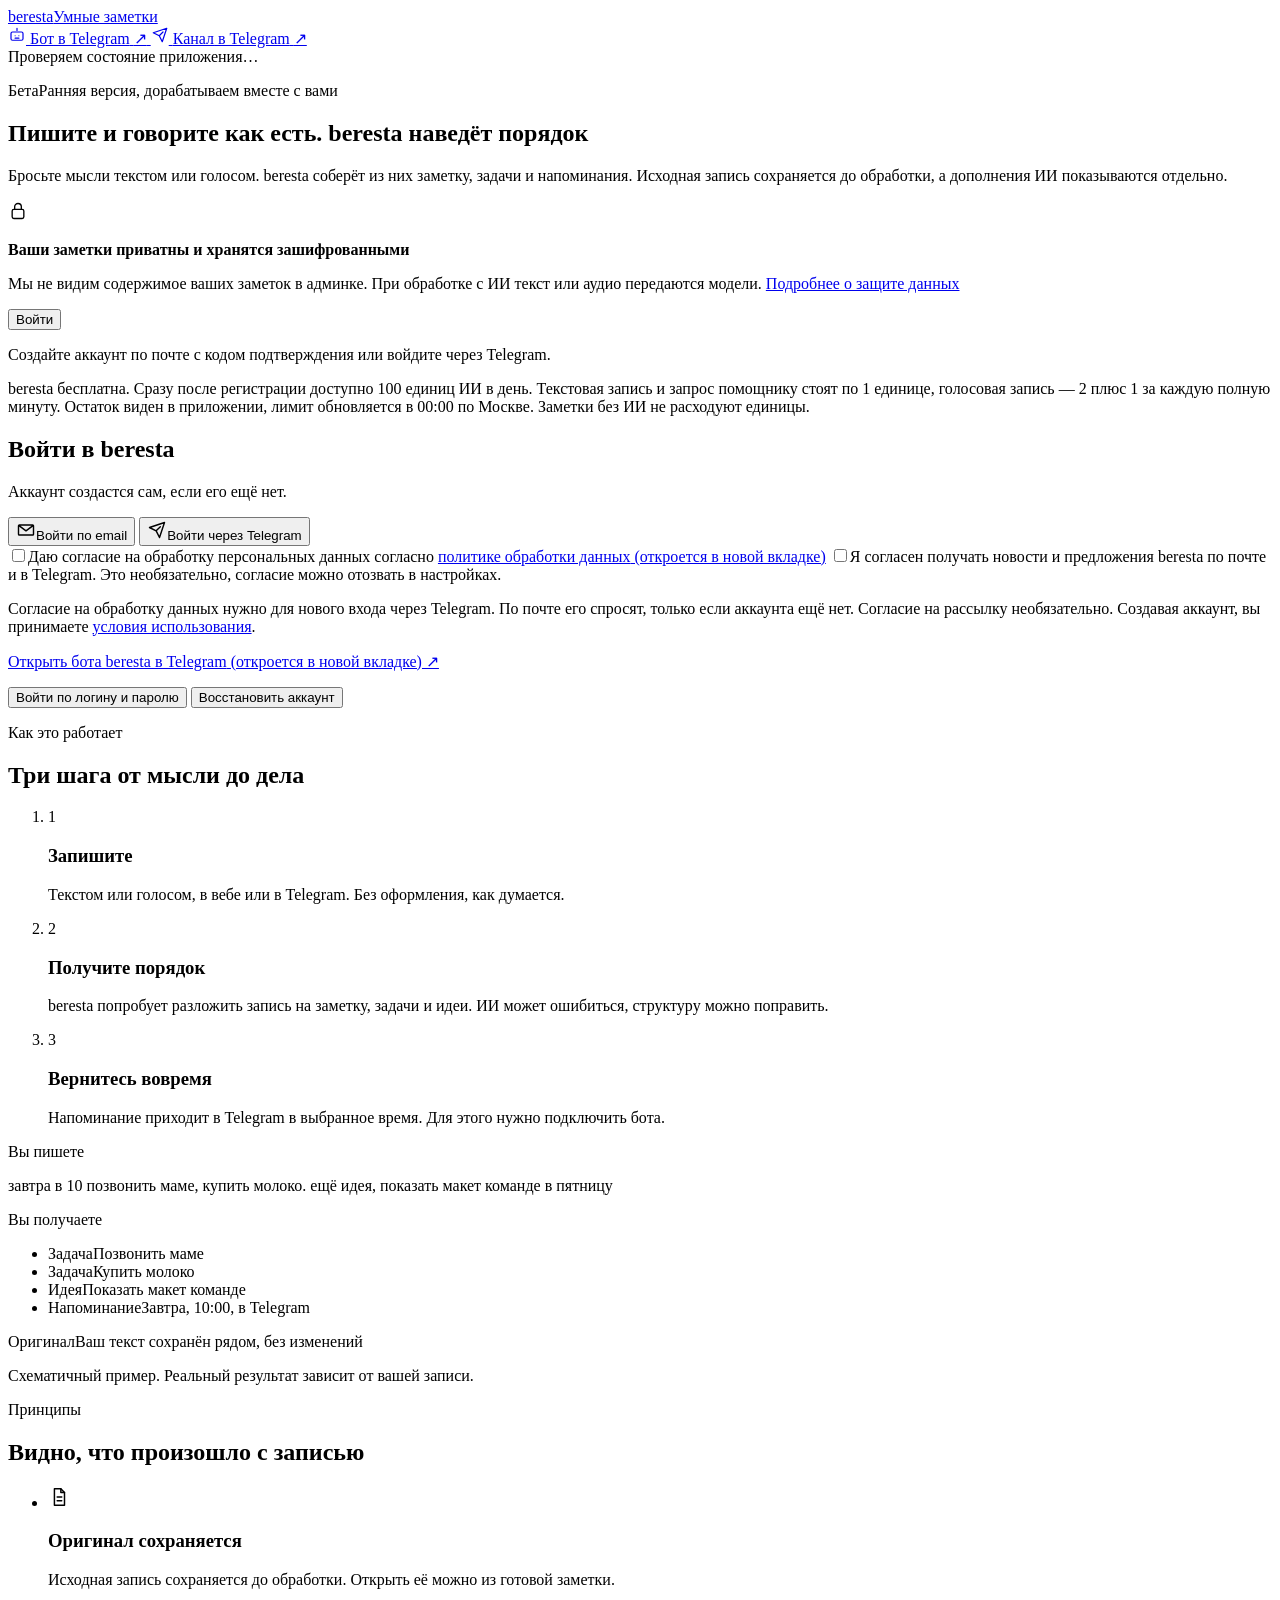
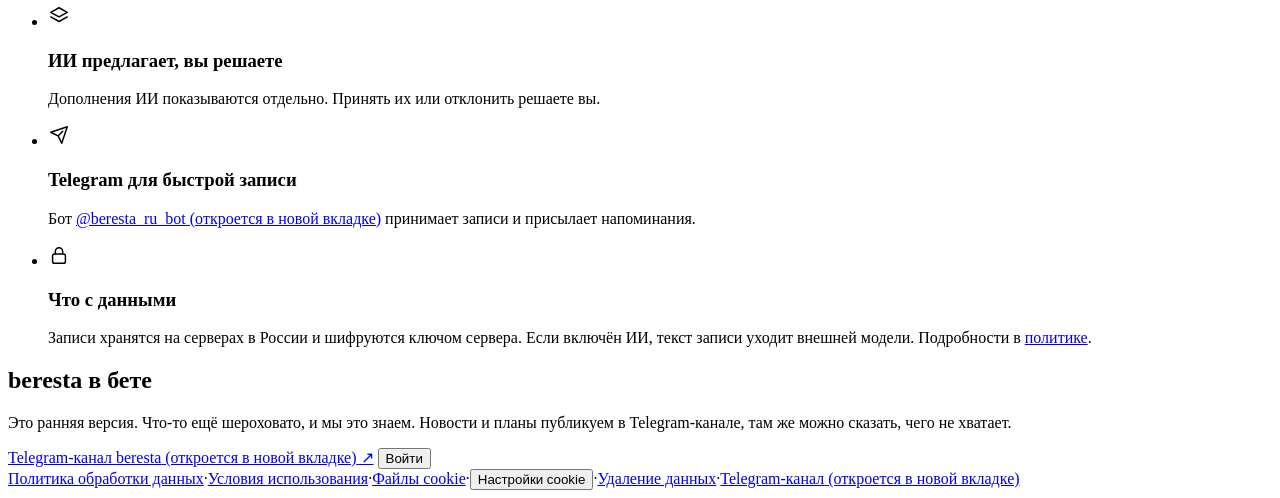
==== commit 11c08eae: "Веб: кнопки и «Отменить», тесты бота и DOM, контракт Co-Authored-By: Claude Opus 5.5 <noreply@anthro" ====
--- a/app/static/index.html
+++ b/app/static/index.html
@@ -4,7 +4,6 @@
   <meta name="viewport" content="width=device-width, initial-scale=1">
   <title>beresta · Умные заметки</title>
   <link rel="icon" href="/static/favicon.svg" type="image/svg+xml">
-  <link rel="stylesheet" href="/static/design.css">
   <link rel="stylesheet" href="/static/styles.css">
   <link rel="stylesheet" href="/static/auth.css">
   <link rel="stylesheet" href="/static/structure.css">
@@ -23,10 +22,10 @@
   <script src="/static/account-password.js" defer=""></script>
   <link rel="stylesheet" href="/static/auth-extra.css"><script src="/static/auth-extra.js" defer=""></script>
 <link rel="stylesheet" href="/static/workspace.css"><script src="/static/workspace.js" defer=""></script>
-  <link rel="stylesheet" href="/static/landing.css"><link rel="stylesheet" href="/static/birch.css"><link rel="stylesheet" href="/static/onboarding.css"><link rel="stylesheet" href="/static/polish.css"><link rel="stylesheet" href="/static/note.css"><link rel="stylesheet" href="/static/app-polish.css">
+  <link rel="stylesheet" href="/static/landing.css"><link rel="stylesheet" href="/static/onboarding.css"><link rel="stylesheet" href="/static/polish.css"><link rel="stylesheet" href="/static/note.css"><link rel="stylesheet" href="/static/app-polish.css">
   <link rel="stylesheet" href="/static/search-screen.css">
-  <script src="/static/landing.js" defer=""></script><script src="/static/birch.js" defer=""></script><script src="/static/onboarding.js" defer=""></script>
-  <link rel="stylesheet" href="/static/brain.css"><script src="/static/brain.js" defer=""></script><script src="/static/search-screen.js" defer></script><script src="/static/digests.js" defer></script><link rel="stylesheet" href="/static/tasks.css"><script src="/static/tasks.js" defer=""></script><script src="/static/note-actions.js" defer=""></script><script src="/static/trash.js" defer=""></script><link rel="stylesheet" href="/static/focus.css"><script src="/static/note-images.js" defer></script><script src="/static/focus.js" defer=""></script><link rel="stylesheet" href="/static/md-editor.css"><script src="/static/md-editor.js" defer=""></script><script src="/static/typewriter.js" defer=""></script><script src="/static/mobile-menu.js" defer=""></script><script src="/static/profile.js" defer=""></script><script src="/static/guide.js" defer=""></script><link rel="stylesheet" href="/static/cookie-consent.css"><link rel="stylesheet" href="/static/categories.css"><link rel="stylesheet" href="/static/note-actions.css"><link rel="stylesheet" href="/static/trash.css"><link rel="stylesheet" href="/static/mobile-menu.css"><link rel="stylesheet" href="/static/guide.css"><link rel="stylesheet" href="/static/profile.css"><link rel="stylesheet" href="/static/note-images.css"><link rel="stylesheet" href="/static/buttons.css"><link rel="stylesheet" href="/static/design-theme.css"><link rel="stylesheet" href="/static/typewriter.css"><script src="/static/navigation.js" defer></script></head>
+  <script src="/static/landing.js" defer=""></script><script src="/static/onboarding.js" defer=""></script>
+  <link rel="stylesheet" href="/static/brain.css"><script src="/static/brain.js" defer=""></script><script src="/static/search-screen.js" defer></script><script src="/static/digests.js" defer></script><link rel="stylesheet" href="/static/tasks.css"><script src="/static/tasks.js" defer=""></script><script src="/static/note-actions.js" defer=""></script><link rel="stylesheet" href="/static/attach.css"><script src="/static/attach.js" defer></script><script src="/static/trash.js" defer=""></script><link rel="stylesheet" href="/static/focus.css"><script src="/static/note-images.js" defer></script><script src="/static/focus.js" defer=""></script><link rel="stylesheet" href="/static/md-editor.css"><script src="/static/md-editor.js" defer=""></script><script src="/static/typewriter.js" defer=""></script><script src="/static/mobile-menu.js" defer=""></script><script src="/static/profile.js" defer=""></script><script src="/static/guide.js" defer=""></script><link rel="stylesheet" href="/static/cookie-consent.css"><link rel="stylesheet" href="/static/categories.css"><link rel="stylesheet" href="/static/note-actions.css"><link rel="stylesheet" href="/static/trash.css"><link rel="stylesheet" href="/static/mobile-menu.css"><link rel="stylesheet" href="/static/guide.css"><link rel="stylesheet" href="/static/profile.css"><link rel="stylesheet" href="/static/note-images.css"><link rel="stylesheet" href="/static/buttons.css"><link rel="stylesheet" href="/static/typewriter.css"><script src="/static/navigation.js" defer></script></head>
 <body>
   <header>
     <button type="button" id="menu-button" class="menu-button" aria-label="Меню" aria-haspopup="true" aria-expanded="false" aria-controls="general-menu" hidden>
@@ -90,15 +89,6 @@
   <p id="message" role="status" aria-live="polite"></p>
   <main>
     <section id="auth" class="landing" aria-labelledby="landing-title">
-      <div class="birch" aria-hidden="true">
-        <div class="birch-crown"><!--birch:crown-->
-<svg class="birch-svg" viewBox="0 0 400 560" width="400" height="560" preserveAspectRatio="xMaxYMin meet" focusable="false" aria-hidden="true"><defs><g id="lf"><path transform="translate(1.3 1)" d="M0 0C5 2.5 7.2 7.6 0 15C-7 7.6-5 2.5 0 0Z"/><path fill="none" stroke="#2a2d2b" stroke-width=".9" stroke-linejoin="round" d="M0 0C5 2.5 7.2 7.6 0 15C-7 7.6-5 2.5 0 0ZM0 1.5V11"/></g></defs><g class="trunk"><path fill="#fffefa" d="M265.2 80C265.2 82.7 265.1 90.7 265.1 96C265.1 101.3 265.2 106.7 265.2 112C265.2 117.3 265.2 122.7 265.1 128C265 133.3 264.7 138.7 264.6 144C264.4 149.3 264 154.7 263.9 160C263.8 165.3 263.9 170.7 264 176C264.2 181.3 264.6 186.7 264.8 192C265.1 197.3 265.4 202.7 265.5 208C265.5 213.3 265.3 218.7 264.9 224C264.6 229.3 264 234.7 263.5 240C263.1 245.3 262.6 250.7 262.3 256C261.9 261.3 261.8 266.7 261.4 272C261 277.3 260.7 282.7 260.1 288C259.5 293.3 258.6 298.7 257.8 304C257.1 309.3 256.2 314.7 255.8 320C255.5 325.3 255.4 330.7 255.8 336C256.1 341.3 257.1 346.7 257.9 352C258.6 357.3 259.6 362.7 260.2 368C260.8 373.3 261 378.7 261.3 384C261.5 389.3 261.3 394.7 261.5 400C261.7 405.3 262 410.7 262.4 416C262.8 421.3 263.5 426.7 263.8 432C264.1 437.3 264.4 442.7 264.3 448C264.2 453.3 263.6 458.7 263.1 464C262.7 469.3 262 474.7 261.9 480C261.7 485.3 261.9 490.7 262.3 496C262.8 501.3 263.9 506.7 264.6 512C265.4 517.3 266.3 522.7 266.8 528C267.2 533.3 267.3 538.7 267.3 544C267.3 549.3 266.9 554.7 266.8 560C266.7 565.3 266.7 573.3 266.7 576L330.5 576C330.8 573.3 331.8 565.3 332.1 560C332.5 554.7 332.7 549.3 332.6 544C332.5 538.7 331.9 533.3 331.5 528C331.1 522.7 330.4 517.3 330.1 512C329.7 506.7 329.6 501.3 329.4 496C329.2 490.7 329.2 485.3 328.8 480C328.4 474.7 327.7 469.3 326.9 464C326.2 458.7 324.9 453.3 324.1 448C323.3 442.7 322.5 437.3 322.4 432C322.2 426.7 322.7 421.3 323.2 416C323.7 410.7 324.9 405.3 325.5 400C326.2 394.7 326.7 389.3 326.9 384C327.1 378.7 326.8 373.3 326.6 368C326.4 362.7 326.1 357.3 325.8 352C325.6 346.7 325.7 341.3 325.4 336C325.1 330.7 325 325.3 324.3 320C323.6 314.7 322.5 309.3 321.2 304C319.9 298.7 318.1 293.3 316.6 288C315.1 282.7 313.5 277.3 312.3 272C311 266.7 310.1 261.3 309.3 256C308.4 250.7 307.8 245.3 306.9 240C306 234.7 305 229.3 303.9 224C302.8 218.7 301.4 213.3 300.2 208C299 202.7 297.7 197.3 296.7 192C295.6 186.7 294.7 181.3 293.7 176C292.7 170.7 291.8 165.3 290.7 160C289.7 154.7 288.5 149.3 287.4 144C286.2 138.7 284.9 133.3 283.8 128C282.7 122.7 281.7 117.3 281 112C280.2 106.7 279.7 101.3 279.4 96C279 90.7 278.8 82.7 278.7 80Z"/><path fill="#e8e2d2" d="M260.1 80C260.4 82.7 260.7 90.7 262.1 96C263.4 101.3 266.5 106.7 268.2 112C269.9 117.3 271.2 122.7 272.1 128C273 133.3 272.6 138.7 273.7 144C274.7 149.3 276.2 154.7 278.4 160C280.6 165.3 284.4 170.7 286.9 176C289.3 181.3 291.8 186.7 293 192C294.2 197.3 293.7 202.7 293.9 208C294.2 213.3 293.8 218.7 294.6 224C295.4 229.3 297.4 234.7 298.8 240C300.2 245.3 302.3 250.7 302.9 256C303.5 261.3 302.8 266.7 302.5 272C302.2 277.3 300.7 282.7 301 288C301.3 293.3 302.7 298.7 304.2 304C305.8 309.3 308.9 314.7 310.2 320C311.6 325.3 312.2 330.7 312.1 336C312 341.3 310 346.7 309.6 352C309.3 357.3 309 362.7 309.9 368C310.8 373.3 313.7 378.7 315.2 384C316.7 389.3 318.6 394.7 318.8 400C318.9 405.3 317 410.7 316.1 416C315.1 421.3 313 426.7 313 432C313.1 437.3 314.9 442.7 316.5 448C318.2 453.3 321.8 458.7 322.9 464C324.1 469.3 324.3 474.7 323.6 480C322.9 485.3 319.8 490.7 318.6 496C317.3 501.3 316 506.7 316.1 512C316.2 517.3 318.4 522.7 319.2 528C319.9 533.3 321.2 538.7 320.8 544C320.3 549.3 317.8 554.7 316.3 560C314.8 565.3 312.4 573.3 311.6 576L330.5 576C330.8 573.3 331.8 565.3 332.1 560C332.5 554.7 332.7 549.3 332.6 544C332.5 538.7 331.9 533.3 331.5 528C331.1 522.7 330.4 517.3 330.1 512C329.7 506.7 329.6 501.3 329.4 496C329.2 490.7 329.2 485.3 328.8 480C328.4 474.7 327.7 469.3 326.9 464C326.2 458.7 324.9 453.3 324.1 448C323.3 442.7 322.5 437.3 322.4 432C322.2 426.7 322.7 421.3 323.2 416C323.7 410.7 324.9 405.3 325.5 400C326.2 394.7 326.7 389.3 326.9 384C327.1 378.7 326.8 373.3 326.6 368C326.4 362.7 326.1 357.3 325.8 352C325.6 346.7 325.7 341.3 325.4 336C325.1 330.7 325 325.3 324.3 320C323.6 314.7 322.5 309.3 321.2 304C319.9 298.7 318.1 293.3 316.6 288C315.1 282.7 313.5 277.3 312.3 272C311 266.7 310.1 261.3 309.3 256C308.4 250.7 307.8 245.3 306.9 240C306 234.7 305 229.3 303.9 224C302.8 218.7 301.4 213.3 300.2 208C299 202.7 297.7 197.3 296.7 192C295.6 186.7 294.7 181.3 293.7 176C292.7 170.7 291.8 165.3 290.7 160C289.7 154.7 288.5 149.3 287.4 144C286.2 138.7 284.9 133.3 283.8 128C282.7 122.7 281.7 117.3 281 112C280.2 106.7 279.7 101.3 279.4 96C279 90.7 278.8 82.7 278.7 80Z"/></g><g class="marks"><path fill="#1f2221" d="M269.7 98Q274.1 94.7 278.5 98.7Q274.1 100.3 269.7 98Z"/><path fill="#1f2221" d="M269.5 115.3Q274.3 112.3 279.2 114.9Q274.3 117.4 269.5 115.3Z"/><path fill="#1f2221" d="M269.4 126.1Q273.7 122.2 277.9 126.3Q273.7 128.7 269.4 126.1Z"/><path fill="#1f2221" d="M276.1 132.1Q277.9 130.5 279.7 132.1Q277.9 133.3 276.1 132.1Z"/><path fill="#1f2221" d="M272.2 137.3Q277 135.5 281.8 137.3Q277 138.6 272.2 137.3Z"/><path fill="#1f2221" d="M270.9 157.1Q275.1 155.2 279.2 156.2Q275.1 158.4 270.9 157.1Z"/><path fill="#1f2221" d="M276.5 173.3Q282.2 170.5 287.9 172.5Q282.2 175.2 276.5 173.3Z"/><path fill="#1f2221" d="M274.8 194.5Q282.2 192.3 289.6 194.1Q282.2 196 274.8 194.5Z"/><path fill="#1f2221" d="M273.4 200.9Q276 199.3 278.7 200.9Q276 202.1 273.4 200.9Z"/><path fill="#1f2221" d="M275.8 211.6Q279.9 208.3 284 210.7Q279.9 213.9 275.8 211.6Z"/><path fill="#1f2221" d="M279.8 217.8Q281.3 216.2 282.7 217.8Q281.3 219 279.8 217.8Z"/><path fill="#1f2221" d="M277.8 220.5Q284.9 217.3 292.1 219.3Q284.9 222.7 277.8 220.5Z"/><path fill="#1f2221" d="M278.9 225.6Q282.6 224 286.2 225.6Q282.6 226.8 278.9 225.6Z"/><path fill="#1f2221" d="M279.3 232.8Q286.2 230.3 293.2 232.6Q286.2 234.5 279.3 232.8Z"/><path fill="#1f2221" d="M285.4 254.8Q291.7 252.6 297.9 253.3Q291.7 256.2 285.4 254.8Z"/><path fill="#1f2221" d="M286.4 268.7Q295.6 265.9 304.8 267.7Q295.6 270.6 286.4 268.7Z"/><path fill="#1f2221" d="M293.6 276.3Q297.9 274.7 302.2 276.3Q297.9 277.5 293.6 276.3Z"/><path fill="#1f2221" d="M278.3 277.9Q287.5 276 296.6 277.3Q287.5 279.3 278.3 277.9Z"/><path fill="#1f2221" d="M283.8 298.9C285.3 297.3 289.4 290.4 292.9 289.2C296.5 288 301.5 290.1 305.1 291.8C308.6 293.6 313.9 297.1 314.2 299.8C314.4 302.4 310.4 306.1 306.6 307.7C302.8 309.4 295.2 311 291.4 309.5C287.6 308 285.1 300.7 283.8 298.9Z"/><path fill="#1f2221" d="M268.1 333.7C270.3 331.9 276.2 324.2 281.4 322.9C286.5 321.6 293.9 323.9 299.1 325.8C304.2 327.8 312 331.8 312.4 334.7C312.7 337.7 306.8 341.8 301.3 343.6C295.7 345.4 284.7 347.2 279.1 345.5C273.6 343.9 269.9 335.7 268.1 333.7Z"/><path fill="#1f2221" d="M297.2 368.3Q308.2 365.1 319.1 369.3Q308.2 370.5 297.2 368.3Z"/><path fill="#1f2221" d="M296.4 373.9Q302.3 372.3 308.2 373.9Q302.3 375.1 296.4 373.9Z"/><path fill="#1f2221" d="M274.7 388.1Q282 385.5 289.3 388.2Q282 389.9 274.7 388.1Z"/><path fill="#1f2221" d="M285.4 397.9Q302.5 396.1 319.5 398Q302.5 399 285.4 397.9Z"/><path fill="#1f2221" d="M291.3 406.4Q297.4 403.4 303.5 406.8Q297.4 408.5 291.3 406.4Z"/><path fill="#1f2221" d="M294.5 412.1Q297.1 410.5 299.7 412.1Q297.1 413.3 294.5 412.1Z"/><path fill="#1f2221" d="M267.8 423.6Q279 420.4 290.3 423.6Q279 425.8 267.8 423.6Z"/><path fill="#1f2221" d="M280.5 429.4Q286.4 427.8 292.4 429.4Q286.4 430.6 280.5 429.4Z"/><path fill="#1f2221" d="M273 434.1Q278.7 431.4 284.4 432.9Q278.7 436 273 434.1Z"/><path fill="#1f2221" d="M281 449.3C282.7 448.4 287.3 444.9 291.2 444.3C295.2 443.7 300.9 444.8 304.8 445.7C308.8 446.6 314.7 448.4 315 449.7C315.3 451.1 310.8 452.9 306.5 453.8C302.3 454.6 293.8 455.4 289.5 454.7C285.3 453.9 282.5 450.2 281 449.3Z"/><path fill="#1f2221" d="M290.6 484.7Q295.6 482.1 300.6 486Q295.6 486.5 290.6 484.7Z"/><path fill="#1f2221" d="M298.5 491.6Q301.3 490 304.1 491.6Q301.3 492.8 298.5 491.6Z"/><path fill="#1f2221" d="M278.7 504.1C281 502.8 287.1 497.4 292.4 496.5C297.7 495.5 305.2 497.2 310.5 498.5C315.8 499.9 323.8 502.7 324.2 504.8C324.6 506.9 318.5 509.8 312.8 511.1C307.1 512.3 295.8 513.6 290.1 512.4C284.4 511.3 280.6 505.5 278.7 504.1Z"/><path fill="none" stroke="#bdb6a3" stroke-width="1" stroke-linecap="round" d="M267.5 346.3q-1.3 10.5 -0.3 21"/><path fill="none" stroke="#bdb6a3" stroke-width="1" stroke-linecap="round" d="M268.2 476.4q-0.7 10.3 0.6 20.6"/><path fill="none" stroke="#bdb6a3" stroke-width="1" stroke-linecap="round" d="M264.9 341.6q-0.9 10.4 -0.5 20.9"/><path fill="none" stroke="#bdb6a3" stroke-width="1" stroke-linecap="round" d="M270.1 421.3q-1 4.3 -0.7 8.5"/><path fill="none" stroke="#bdb6a3" stroke-width="1" stroke-linecap="round" d="M275 516q-1 10.3 0.6 20.5"/><path fill="none" stroke="#bdb6a3" stroke-width="1" stroke-linecap="round" d="M264.4 335.3q-0.4 8.5 0.7 16.9"/><path fill="none" stroke="#bdb6a3" stroke-width="1" stroke-linecap="round" d="M272.9 432.1q-1.2 10.2 1 20.4"/><path fill="none" stroke="#bdb6a3" stroke-width="1" stroke-linecap="round" d="M272 448.6q-0.7 9.6 1 19.2"/></g><g class="edges"><path class="draw d1" pathLength="1" fill="none" stroke="#2a2d2b" stroke-width="1.8" stroke-linecap="round" d="M264.9 80C265 82.7 265.5 90.7 265.5 96C265.6 101.3 265.2 106.7 265.1 112C264.9 117.3 264.5 122.7 264.5 128C264.5 133.3 264.9 141.3 265 144"/><path class="draw d2" pathLength="1" fill="none" stroke="#2a2d2b" stroke-width="1.8" stroke-linecap="round" d="M264.8 128C264.9 130.7 265.4 138.7 265.4 144C265.4 149.3 264.7 154.7 264.6 160C264.5 165.3 264.6 170.7 264.8 176C264.9 181.3 265.4 186.7 265.5 192C265.7 197.3 265.8 205.3 265.9 208"/><path class="draw d3" pathLength="1" fill="none" stroke="#2a2d2b" stroke-width="2.6" stroke-linecap="round" d="M265.1 208C265.1 210.7 265.4 218.7 265.2 224C264.9 229.3 263.9 234.7 263.4 240C262.9 245.3 262.5 250.7 262 256C261.5 261.3 260.8 269.3 260.6 272"/><path class="draw d4" pathLength="1" fill="none" stroke="#2a2d2b" stroke-width="2.3" stroke-linecap="round" d="M260.5 272C260.3 274.7 259.7 282.7 259.2 288C258.7 293.3 258.3 298.7 257.6 304C256.9 309.3 255.5 317.3 255.1 320"/><path class="draw d5" pathLength="1" fill="none" stroke="#2a2d2b" stroke-width="2.0" stroke-linecap="round" d="M256 320C256 322.7 255.7 330.7 255.9 336C256.2 341.3 256.6 346.7 257.3 352C258.1 357.3 259.8 362.7 260.4 368C261.1 373.3 261.1 378.7 261.2 384C261.3 389.3 260.5 394.7 260.9 400C261.2 405.3 262.8 413.3 263.2 416"/><path class="draw d6" pathLength="1" fill="none" stroke="#2a2d2b" stroke-width="2.3" stroke-linecap="round" d="M261.7 416C262.1 418.7 263.5 426.7 264.1 432C264.6 437.3 265 442.7 264.9 448C264.9 453.3 264.2 458.7 263.7 464C263.1 469.3 262 474.7 261.7 480C261.4 485.3 261.6 490.7 261.9 496C262.3 501.3 263.4 509.3 263.8 512"/><path class="draw d1" pathLength="1" fill="none" stroke="#2a2d2b" stroke-width="1.8" stroke-linecap="round" d="M261.9 496C262.5 498.7 264.7 506.7 265.4 512C266 517.3 265.6 522.7 265.9 528C266.3 533.3 267.2 538.7 267.3 544C267.5 549.3 266.8 554.7 266.6 560C266.5 565.3 266.3 573.3 266.2 576"/><path class="draw d1" pathLength="1" fill="none" stroke="#2a2d2b" stroke-width="2.6" stroke-linecap="round" d="M278.9 80C279.1 82.7 279.4 90.7 279.6 96C279.9 101.3 279.7 106.7 280.4 112C281.1 117.3 283.1 125.3 283.6 128"/><path class="draw d2" pathLength="1" fill="none" stroke="#2a2d2b" stroke-width="2.6" stroke-linecap="round" d="M283 128C283.8 130.7 286.1 138.7 287.6 144C289 149.3 290.6 154.7 291.6 160C292.7 165.3 293.2 170.7 294.1 176C294.9 181.3 295.6 186.7 296.6 192C297.6 197.3 299.7 205.3 300.3 208"/><path class="draw d3" pathLength="1" fill="none" stroke="#2a2d2b" stroke-width="2.3" stroke-linecap="round" d="M295.9 192C296.7 194.7 299.3 202.7 300.5 208C301.7 213.3 302.1 218.7 303.3 224C304.5 229.3 306.8 234.7 307.8 240C308.7 245.3 308 250.7 308.8 256C309.6 261.3 311.3 266.7 312.5 272C313.7 277.3 315.4 285.3 315.9 288"/><path class="draw d4" pathLength="1" fill="none" stroke="#2a2d2b" stroke-width="2.0" stroke-linecap="round" d="M316.9 288C317.6 290.7 320.3 298.7 321.6 304C322.8 309.3 323.9 314.7 324.6 320C325.4 325.3 325.8 330.7 326.2 336C326.5 341.3 326.7 346.7 326.7 352C326.7 357.3 326.3 365.3 326.2 368"/><path class="draw d5" pathLength="1" fill="none" stroke="#2a2d2b" stroke-width="2.0" stroke-linecap="round" d="M326 368C326.3 370.7 327.6 378.7 327.6 384C327.7 389.3 327 394.7 326.2 400C325.3 405.3 323.3 413.3 322.7 416"/><path class="draw d6" pathLength="1" fill="none" stroke="#2a2d2b" stroke-width="2.6" stroke-linecap="round" d="M326.2 400C325.7 402.7 323.6 410.7 322.9 416C322.2 421.3 321.6 426.7 321.9 432C322.2 437.3 324 442.7 324.8 448C325.7 453.3 326.8 461.3 327.2 464"/><path class="draw d1" pathLength="1" fill="none" stroke="#2a2d2b" stroke-width="2.3" stroke-linecap="round" d="M324.7 448C325.1 450.7 326.1 458.7 326.8 464C327.6 469.3 328.8 474.7 329.2 480C329.7 485.3 329.5 493.3 329.5 496"/><path class="draw d2" pathLength="1" fill="none" stroke="#2a2d2b" stroke-width="2.0" stroke-linecap="round" d="M329.6 496C329.6 498.7 328.9 506.7 329.3 512C329.7 517.3 331.8 522.7 332.3 528C332.7 533.3 332.2 538.7 332 544C331.8 549.3 331.6 554.7 331.3 560C330.9 565.3 330.1 573.3 329.8 576"/><path class="draw d3" pathLength="1" fill="none" stroke="#2a2d2b" stroke-width="2.0" stroke-linecap="round" d="M332.5 560 L329.7 576"/></g><g class="sw sw-l s1"><path class="draw d2" pathLength="1" fill="none" stroke="#2a2d2b" stroke-width="3.4" stroke-linecap="round" d="M266.2 118C265.5 117.1 263.3 114.5 261.8 112.8C260.3 111 258.8 109.4 257.2 107.5C255.7 105.6 254.1 103.3 252.5 101.6C250.9 99.9 249.2 98.8 247.5 97.3C245.8 95.7 244.1 93.8 242.3 92.3C240.6 90.8 237.8 89.1 236.9 88.5"/><path class="draw d3" pathLength="1" fill="none" stroke="#2a2d2b" stroke-width="2.3" stroke-linecap="round" d="M242.3 92.3C241.4 91.7 238.7 89.8 236.9 88.5C235 87.2 233.1 85.7 231.2 84.4C229.2 83.2 227.2 82.1 225.2 80.8C223.2 79.5 221.1 77.6 219 76.6C216.9 75.6 214.8 75.4 212.6 74.8C210.4 74.1 208.2 73.2 206 72.5C203.7 71.8 200.3 71.1 199.2 70.8"/><path class="draw d4" pathLength="1" fill="none" stroke="#2a2d2b" stroke-width="1.5" stroke-linecap="round" d="M206 72.5C204.9 72.2 201.5 71.4 199.2 70.8C196.9 70.1 194.6 69 192.3 68.6C190 68.1 187.7 68.2 185.3 68.1C183 68 180.7 67.9 178.3 68C176 68.1 173.7 68.1 171.4 68.6C169.1 69.1 165.6 70.5 164.5 70.9"/><path fill="#1f2221" d="M266.2 120l-6 7l1 -9Z"/><path class="draw d2" pathLength="1" fill="none" stroke="#2a2d2b" stroke-width="1" stroke-linecap="round" d="M236.9 88.5C236.9 90.8 237.2 97.7 237.2 102.3C237.3 107 237.1 111.6 236.9 116.2C236.8 120.8 236.5 125.4 236.4 130.1C236.3 134.7 235.7 139.3 236.2 143.9C236.7 148.5 238.8 155.5 239.4 157.8"/><use href="#lf" class="c2" transform="translate(237 116) rotate(5) scale(0.9)"/><use href="#lf" class="c0" transform="translate(236 130) rotate(69) scale(1.1)"/><use href="#lf" class="c1" transform="translate(236 144) rotate(46) scale(0.8)"/><use href="#lf" class="c0" transform="translate(239 158) rotate(42) scale(0.8)"/><use href="#lf" class="c3" transform="translate(239 159) rotate(11)"/><path class="draw d2" pathLength="1" fill="none" stroke="#2a2d2b" stroke-width="1" stroke-linecap="round" d="M225.2 80.8C225.3 83.3 225.8 90.6 225.9 95.5C226 100.3 225.6 105.2 225.9 110.1C226.1 115 227.2 119.8 227.3 124.7C227.4 129.6 226.3 134.4 226.2 139.3C226.1 144.2 226.7 151.5 226.8 153.9"/><use href="#lf" class="c1" transform="translate(227 125) rotate(-39) scale(1.1)"/><use href="#lf" class="c1" transform="translate(226 139) rotate(-4)"/><use href="#lf" class="c1" transform="translate(227 154) rotate(-53) scale(0.9)"/><use href="#lf" class="c1" transform="translate(227 155) rotate(-8) scale(1.3)"/><path class="draw d4" pathLength="1" fill="none" stroke="#2a2d2b" stroke-width="1" stroke-linecap="round" d="M199.2 70.8C199.2 72 199 75.8 198.9 78.3C198.8 80.9 198.9 83.4 198.4 85.9C198 88.4 196.5 91 196.3 93.5C196.2 96 197.5 98.5 197.5 101.1C197.6 103.6 196.9 107.4 196.8 108.6"/><use href="#lf" class="c0" transform="translate(199 78) rotate(-10) scale(1.1)"/><use href="#lf" class="c2" transform="translate(198 86) rotate(-18) scale(0.9)"/><use href="#lf" class="c0" transform="translate(196 93) rotate(-17) scale(1.1)"/><g transform="translate(198 101) rotate(-36) scale(1.1)"><use href="#lf" class="flutter f1 c0"/></g><use href="#lf" class="c0" transform="translate(197 109) rotate(9)"/><use href="#lf" class="c3" transform="translate(197 110) rotate(-9)"/><path class="draw d3" pathLength="1" fill="none" stroke="#2a2d2b" stroke-width="1" stroke-linecap="round" d="M185.3 68.1C185.4 69.1 185.6 72.2 185.6 74.2C185.6 76.3 185.1 78.4 185.4 80.4C185.8 82.5 187.7 84.5 187.8 86.6C187.8 88.6 186.4 90.7 185.9 92.7C185.3 94.8 184.8 97.8 184.6 98.9"/><use href="#lf" class="c1" transform="translate(186 74) rotate(-44)"/><use href="#lf" class="c1" transform="translate(185 80) rotate(-51) scale(1.1)"/><g transform="translate(188 87) rotate(-7)"><use href="#lf" class="flutter f2 c2"/></g><use href="#lf" class="c2" transform="translate(186 93) rotate(-32)"/><use href="#lf" class="c1" transform="translate(185 99) rotate(12) scale(0.9)"/><use href="#lf" class="c1" transform="translate(185 100) rotate(-11) scale(1.2)"/><use href="#lf" class="c2" transform="translate(178 68) rotate(39) scale(1.2)"/><use href="#lf" class="c1" transform="translate(164 71) rotate(49)"/><use href="#lf" class="c2" transform="translate(178 68) rotate(-3) scale(0.8)"/></g><g class="sw sw-l s2"><path class="draw d3" pathLength="1" fill="none" stroke="#2a2d2b" stroke-width="3.4" stroke-linecap="round" d="M265.7 190C264.8 189.3 262.1 187.1 260.3 185.6C258.5 184.1 256.7 182.4 254.8 181.1C253 179.7 251.1 178.9 249.3 177.5C247.4 176.1 245.5 173.9 243.6 172.5C241.7 171.1 239.7 170.4 237.8 169.2C235.8 167.9 233.9 166.3 231.9 165.1C229.9 163.9 227.9 163.2 225.8 162C223.8 160.8 220.7 158.6 219.6 157.9"/><path class="draw d4" pathLength="1" fill="none" stroke="#2a2d2b" stroke-width="2.3" stroke-linecap="round" d="M225.8 162C224.8 161.3 221.7 158.9 219.6 157.9C217.6 156.9 215.5 156.8 213.3 155.9C211.2 155 209.1 153.5 206.9 152.4C204.7 151.3 202.6 150.3 200.4 149.6C198.2 148.8 195.9 148.2 193.7 147.6C191.5 147 189.2 146.6 187 145.9C184.7 145.3 182.4 144.4 180.1 144C177.8 143.5 175.5 143.6 173.2 143.3C170.9 143.1 167.4 142.7 166.3 142.6"/><path class="draw d5" pathLength="1" fill="none" stroke="#2a2d2b" stroke-width="1.5" stroke-linecap="round" d="M173.2 143.3C172.1 143.2 168.6 142.7 166.3 142.6C163.9 142.4 161.6 142.6 159.3 142.5C156.9 142.5 154.6 142.1 152.3 142.1C149.9 142.1 147.6 142.3 145.3 142.5C143 142.7 140.6 142.8 138.3 143.3C136 143.8 133.7 144.6 131.5 145.2C129.2 145.9 126.9 146.6 124.7 147.2C122.4 147.8 120.2 148.2 118 148.9C115.8 149.5 113.7 150.1 111.5 151.1C109.4 152.1 106.3 154.3 105.2 154.9"/><path fill="#1f2221" d="M265.7 192l-6 7l1 -9Z"/><path class="draw d2" pathLength="1" fill="none" stroke="#2a2d2b" stroke-width="1" stroke-linecap="round" d="M219.6 157.9C219.4 159.4 218.5 163.7 217.9 166.6C217.4 169.4 216.9 172.3 216.3 175.2C215.6 178.1 214.9 180.9 214.1 183.8C213.3 186.7 212.2 189.6 211.6 192.4C210.9 195.3 210.3 199.6 210 201.1"/><use href="#lf" class="c1" transform="translate(218 167) rotate(2) scale(0.9)"/><use href="#lf" class="c0" transform="translate(216 175) rotate(-32) scale(0.9)"/><use href="#lf" class="c0" transform="translate(210 201) rotate(39) scale(1.1)"/><use href="#lf" class="c2" transform="translate(210 202) rotate(3)"/><path class="draw d3" pathLength="1" fill="none" stroke="#2a2d2b" stroke-width="1" stroke-linecap="round" d="M206.9 152.4C206.6 154 205.7 158.9 205.3 162.2C205 165.4 205.1 168.7 204.7 171.9C204.3 175.2 203 178.4 202.9 181.7C202.8 184.9 204.3 188.2 204 191.4C203.7 194.7 201.7 199.6 201.2 201.2"/><use href="#lf" class="c0" transform="translate(205 162) rotate(-54) scale(0.8)"/><use href="#lf" class="c0" transform="translate(205 172) rotate(-10) scale(0.9)"/><use href="#lf" class="c2" transform="translate(203 182) rotate(-55) scale(1.2)"/><use href="#lf" class="c3" transform="translate(201 201) rotate(-20)"/><use href="#lf" class="c1" transform="translate(201 202) rotate(-6)"/><path class="draw d6" pathLength="1" fill="none" stroke="#2a2d2b" stroke-width="1" stroke-linecap="round" d="M180.1 144C180 146.1 179.9 152.6 179.7 156.9C179.5 161.2 179.3 165.5 178.8 169.8C178.3 174.1 177.4 178.4 176.8 182.7C176.2 187 175.4 191.3 175.4 195.6C175.3 199.9 176.2 206.4 176.4 208.5"/><use href="#lf" class="c0" transform="translate(179 170) rotate(29) scale(1.2)"/><use href="#lf" class="c1" transform="translate(177 183) rotate(1) scale(0.8)"/><g transform="translate(175 196) rotate(-40)"><use href="#lf" class="flutter f3 c3"/></g><use href="#lf" class="c0" transform="translate(176 209) rotate(-8) scale(1.2)"/><use href="#lf" class="c1" transform="translate(176 210) rotate(1) scale(1.3)"/><path class="draw d3" pathLength="1" fill="none" stroke="#2a2d2b" stroke-width="1" stroke-linecap="round" d="M166.3 142.6C165.9 144.3 164.8 149.4 164.2 152.8C163.6 156.2 163.2 159.6 162.6 163C162.1 166.5 161.5 169.9 161 173.3C160.6 176.7 160.4 180.1 159.8 183.5C159.2 186.9 157.8 192.1 157.4 193.8"/><use href="#lf" class="c0" transform="translate(164 153) rotate(-42) scale(1.1)"/><use href="#lf" class="c1" transform="translate(161 173) rotate(-16)"/><use href="#lf" class="c1" transform="translate(160 184) rotate(-47) scale(1.2)"/><use href="#lf" class="c2" transform="translate(157 194) rotate(51) scale(1.1)"/><use href="#lf" class="c3" transform="translate(157 195) rotate(4)"/><path class="draw d2" pathLength="1" fill="none" stroke="#2a2d2b" stroke-width="1" stroke-linecap="round" d="M138.3 143.3C138.3 144.7 138.5 148.7 138.4 151.5C138.3 154.2 138 156.9 137.6 159.6C137.3 162.3 136.1 165.1 136.3 167.8C136.5 170.5 139.2 173.2 138.9 175.9C138.6 178.6 135.3 182.7 134.5 184.1"/><use href="#lf" class="c0" transform="translate(138 151) rotate(41) scale(0.8)"/><use href="#lf" class="c2" transform="translate(138 160) rotate(-22)"/><use href="#lf" class="c1" transform="translate(136 168) rotate(40) scale(0.8)"/><use href="#lf" class="c0" transform="translate(139 176) rotate(68)"/><use href="#lf" class="c2" transform="translate(135 184) rotate(2) scale(0.8)"/><use href="#lf" class="c0" transform="translate(135 185) rotate(9)"/><path class="draw d6" pathLength="1" fill="none" stroke="#2a2d2b" stroke-width="1" stroke-linecap="round" d="M124.7 147.2C124.6 148.2 124.3 151.4 124.3 153.4C124.4 155.5 125.1 157.6 124.9 159.6C124.8 161.7 123.9 163.8 123.4 165.9C123 167.9 122.1 170 122.5 172.1C122.8 174.2 125 177.3 125.6 178.3"/><use href="#lf" class="c1" transform="translate(124 153) rotate(-47)"/><use href="#lf" class="c0" transform="translate(125 160) rotate(-4) scale(0.8)"/><use href="#lf" class="c3" transform="translate(123 166) rotate(-7) scale(1.1)"/><g transform="translate(122 172) rotate(14) scale(0.8)"><use href="#lf" class="flutter f4 c3"/></g><use href="#lf" class="c1" transform="translate(126 178) rotate(1)"/><use href="#lf" class="c2" transform="translate(126 179) rotate(11) scale(1.3)"/><use href="#lf" class="c2" transform="translate(112 151) rotate(-31)"/><use href="#lf" class="c1" transform="translate(118 149) rotate(32) scale(0.8)"/><use href="#lf" class="c1" transform="translate(118 149) rotate(47)"/></g><g class="sw sw-l s3"><path class="draw d4" pathLength="1" fill="none" stroke="#2a2d2b" stroke-width="3.4" stroke-linecap="round" d="M261.9 280C260.9 279.4 257.8 277.5 255.8 276.4C253.7 275.3 251.7 274.4 249.7 273.4C247.6 272.3 245.5 271 243.5 270C241.4 269 239.3 268.2 237.2 267.2C235.1 266.2 233 265.1 230.9 264C228.8 262.9 226.7 261.6 224.5 260.5C222.4 259.4 220.3 258.3 218.1 257.5C215.9 256.6 213.8 256 211.6 255.2C209.4 254.5 207.2 253.7 205 253.1C202.8 252.4 199.4 251.4 198.3 251.1"/><path class="draw d5" pathLength="1" fill="none" stroke="#2a2d2b" stroke-width="2.3" stroke-linecap="round" d="M205 253.1C203.9 252.7 200.6 251.7 198.3 251.1C196.1 250.5 193.8 250 191.6 249.5C189.3 248.9 187.1 248.5 184.8 247.8C182.5 247.2 180.2 245.8 178 245.4C175.7 244.9 173.4 245.3 171.1 245.1C168.8 244.9 166.4 244.4 164.1 244.1C161.8 243.9 159.5 243.8 157.2 243.5C154.8 243.3 152.5 243 150.2 242.8C147.8 242.6 145.5 242.3 143.2 242.4C140.8 242.4 138.5 243 136.2 243.3C133.8 243.5 130.4 243.7 129.2 243.7"/><path class="draw d6" pathLength="1" fill="none" stroke="#2a2d2b" stroke-width="1.5" stroke-linecap="round" d="M136.2 243.3C135 243.4 131.5 243.6 129.2 243.7C126.9 243.9 124.6 244.1 122.2 244.4C119.9 244.8 117.6 245.5 115.3 245.9C113.1 246.3 110.8 246.3 108.5 246.7C106.2 247.1 104 247.5 101.7 248.2C99.5 248.9 97.3 250 95.1 250.9C92.9 251.8 90.7 252.9 88.5 253.7C86.4 254.5 84.2 254.8 82.1 255.8C80 256.8 77.9 258.4 75.9 259.6C73.8 260.9 71.8 262.2 69.8 263.3C67.8 264.5 64.9 265.8 64 266.3"/><path fill="#1f2221" d="M261.9 282l-6 7l1 -9Z"/><path class="draw d1" pathLength="1" fill="none" stroke="#2a2d2b" stroke-width="1" stroke-linecap="round" d="M205 253.1C204.8 255.5 204.2 262.7 203.8 267.5C203.4 272.3 202.8 277.1 202.7 281.9C202.5 286.7 203 291.5 203 296.3C203 301.1 203 305.9 202.5 310.7C202 315.5 200.6 322.7 200.2 325.1"/><use href="#lf" class="c3" transform="translate(204 267) rotate(-31)"/><use href="#lf" class="c0" transform="translate(203 282) rotate(-21) scale(0.8)"/><use href="#lf" class="c0" transform="translate(203 296) rotate(39) scale(1.2)"/><use href="#lf" class="c0" transform="translate(203 311) rotate(56) scale(1.1)"/><use href="#lf" class="c3" transform="translate(200 325) rotate(-28) scale(0.9)"/><use href="#lf" class="c2" transform="translate(200 326) rotate(2)"/><path class="draw d2" pathLength="1" fill="none" stroke="#2a2d2b" stroke-width="1" stroke-linecap="round" d="M184.8 247.8C184.9 250.8 185 259.7 185.2 265.6C185.4 271.5 186 277.4 185.8 283.3C185.7 289.2 184.7 295.1 184.2 301C183.8 307 183.3 312.9 183.2 318.8C183.1 324.7 183.5 333.6 183.6 336.5"/><use href="#lf" class="c1" transform="translate(185 266) rotate(-62) scale(1.2)"/><use href="#lf" class="c0" transform="translate(186 283) rotate(8) scale(1.1)"/><use href="#lf" class="c0" transform="translate(184 337) rotate(49) scale(1.2)"/><use href="#lf" class="c2" transform="translate(184 338) rotate(5)"/><path class="draw d4" pathLength="1" fill="none" stroke="#2a2d2b" stroke-width="1" stroke-linecap="round" d="M157.2 243.5C157 244.7 156.1 248 156.1 250.3C156 252.5 157 254.8 156.7 257C156.5 259.3 154.9 261.5 154.5 263.8C154.2 266 154.6 268.2 154.7 270.5C154.8 272.7 155.1 276.1 155.2 277.2"/><use href="#lf" class="c2" transform="translate(155 264) rotate(61)"/><g transform="translate(155 270) rotate(19) scale(0.8)"><use href="#lf" class="flutter f5 c0"/></g><g transform="translate(155 277) rotate(-14) scale(1.2)"><use href="#lf" class="flutter f6 c2"/></g><use href="#lf" class="c2" transform="translate(155 278) rotate(8)"/><path class="draw d3" pathLength="1" fill="none" stroke="#2a2d2b" stroke-width="1" stroke-linecap="round" d="M136.2 243.3C135.9 244.6 135 248.4 134.8 251C134.6 253.6 135.2 256.2 135.1 258.7C135 261.3 134.7 263.9 134.3 266.5C133.9 269.1 133.3 271.6 132.8 274.2C132.3 276.8 131.4 280.7 131.1 281.9"/><use href="#lf" class="c0" transform="translate(135 251) rotate(-49) scale(0.8)"/><use href="#lf" class="c1" transform="translate(135 259) rotate(-22) scale(0.8)"/><use href="#lf" class="c1" transform="translate(133 274) rotate(-36) scale(0.8)"/><use href="#lf" class="c3" transform="translate(131 282) rotate(-55) scale(1.1)"/><use href="#lf" class="c1" transform="translate(131 283) rotate(8)"/><path class="draw d6" pathLength="1" fill="none" stroke="#2a2d2b" stroke-width="1" stroke-linecap="round" d="M115.3 245.9C115 247.8 114.1 253.5 113.5 257.2C112.9 261 112.2 264.8 111.7 268.6C111.2 272.4 110.8 276.2 110.3 280C109.8 283.7 109.5 287.5 108.8 291.3C108 295.1 106.3 300.8 105.8 302.7"/><use href="#lf" class="c1" transform="translate(114 257) rotate(-51)"/><use href="#lf" class="c3" transform="translate(112 269) rotate(51)"/><use href="#lf" class="c0" transform="translate(110 280) rotate(-53) scale(0.9)"/><use href="#lf" class="c0" transform="translate(109 291) rotate(61) scale(0.8)"/><use href="#lf" class="c0" transform="translate(106 303) rotate(-21) scale(0.9)"/><use href="#lf" class="c0" transform="translate(106 304) rotate(-2) scale(1.2)"/><path class="draw d2" pathLength="1" fill="none" stroke="#2a2d2b" stroke-width="1" stroke-linecap="round" d="M101.7 248.2C101.5 249.9 100.7 255.1 100.4 258.5C100 262 100.4 265.4 99.6 268.8C98.9 272.3 96.7 275.7 96 279.1C95.3 282.6 95.5 286 95.4 289.4C95.3 292.9 95.5 298 95.6 299.8"/><use href="#lf" class="c0" transform="translate(100 259) rotate(-45) scale(1.2)"/><use href="#lf" class="c1" transform="translate(100 269) rotate(53)"/><use href="#lf" class="c1" transform="translate(96 279) rotate(57) scale(1.2)"/><g transform="translate(96 300) rotate(-1) scale(0.8)"><use href="#lf" class="flutter f7 c2"/></g><use href="#lf" class="c1" transform="translate(96 301) rotate(-6)"/><path class="draw d5" pathLength="1" fill="none" stroke="#2a2d2b" stroke-width="1" stroke-linecap="round" d="M82.1 255.8C82.1 257.5 82.3 262.4 82 265.7C81.6 269 80 272.3 79.9 275.6C79.9 278.8 81.4 282.1 81.5 285.4C81.7 288.7 81.2 292 80.6 295.3C80 298.6 78.3 303.5 77.8 305.2"/><use href="#lf" class="c3" transform="translate(82 266) rotate(-35) scale(0.8)"/><use href="#lf" class="c3" transform="translate(81 295) rotate(18) scale(0.8)"/><g transform="translate(78 305) rotate(-38)"><use href="#lf" class="flutter f8 c2"/></g><use href="#lf" class="c3" transform="translate(78 306) rotate(8) scale(1.3)"/><use href="#lf" class="c0" transform="translate(76 260) rotate(-11) scale(1.1)"/><use href="#lf" class="c2" transform="translate(70 263) rotate(66) scale(0.8)"/><use href="#lf" class="c3" transform="translate(70 263) rotate(-14) scale(1.1)"/></g><g class="sw sw-l s4"><path class="draw d5" pathLength="1" fill="none" stroke="#2a2d2b" stroke-width="3.4" stroke-linecap="round" d="M261.6 372C260.5 371.6 257.3 370.7 255.1 369.9C252.9 369 250.7 367.8 248.5 367.1C246.3 366.3 244.1 366.1 241.9 365.3C239.7 364.5 237.5 363.2 235.3 362.4C233 361.6 230.8 361.1 228.5 360.6C226.3 360 224 359.6 221.7 359.1C219.4 358.6 216 357.7 214.9 357.4"/><path class="draw d6" pathLength="1" fill="none" stroke="#2a2d2b" stroke-width="2.3" stroke-linecap="round" d="M221.7 359.1C220.6 358.8 217.2 357.9 214.9 357.4C212.6 356.9 210.3 356.3 208 356C205.6 355.8 203.3 356 201 355.8C198.7 355.6 196.4 355 194 354.9C191.7 354.8 189.4 355.2 187 355.3C184.7 355.3 182.4 355.2 180 355.2C177.7 355.1 175.4 354.8 173.1 354.9C170.7 355 167.3 355.7 166.1 355.9"/><path class="draw d1" pathLength="1" fill="none" stroke="#2a2d2b" stroke-width="1.5" stroke-linecap="round" d="M173.1 354.9C171.9 355 168.4 355.5 166.1 355.9C163.8 356.2 161.5 356.7 159.2 357.2C156.9 357.7 154.7 358.4 152.4 359C150.2 359.6 147.9 360.1 145.7 360.9C143.5 361.7 141.3 363 139.2 363.9C137 364.8 134.9 365.2 132.8 366.2C130.7 367.2 128.6 368.5 126.6 369.7C124.5 370.9 122.5 371.9 120.6 373.3C118.6 374.7 115.8 377.3 114.9 378.1"/><path fill="#1f2221" d="M261.6 374l-6 7l1 -9Z"/><path class="draw d5" pathLength="1" fill="none" stroke="#2a2d2b" stroke-width="1" stroke-linecap="round" d="M214.9 357.4C215.1 358.5 216 361.8 216.1 364C216.2 366.2 215.1 368.3 215.4 370.5C215.8 372.7 217.7 374.9 218.2 377.1C218.6 379.3 217.9 381.5 218.3 383.7C218.7 385.9 220.2 389.2 220.6 390.3"/><use href="#lf" class="c1" transform="translate(215 371) rotate(8)"/><use href="#lf" class="c3" transform="translate(218 384) rotate(-6) scale(1.2)"/><use href="#lf" class="c3" transform="translate(221 390) rotate(-55)"/><use href="#lf" class="c0" transform="translate(221 391) rotate(2) scale(1.1)"/><path class="draw d5" pathLength="1" fill="none" stroke="#2a2d2b" stroke-width="1" stroke-linecap="round" d="M194 354.9C193.9 356.5 193.7 361.2 193.3 364.4C192.9 367.6 192 370.8 191.6 374C191.2 377.2 191 380.4 190.9 383.6C190.7 386.7 190.8 389.9 190.4 393.1C190.1 396.3 188.9 401.1 188.6 402.7"/><use href="#lf" class="c0" transform="translate(193 364) rotate(14) scale(0.9)"/><use href="#lf" class="c0" transform="translate(192 374) rotate(12) scale(1.2)"/><use href="#lf" class="c0" transform="translate(190 393) rotate(-54) scale(0.8)"/><use href="#lf" class="c0" transform="translate(189 403) rotate(-32) scale(1.2)"/><use href="#lf" class="c1" transform="translate(189 404) rotate(1) scale(1.3)"/><path class="draw d6" pathLength="1" fill="none" stroke="#2a2d2b" stroke-width="1" stroke-linecap="round" d="M173.1 354.9C172.7 357.3 171.4 364.4 170.8 369.2C170.2 373.9 170.1 378.7 169.4 383.4C168.7 388.2 167 393 166.5 397.7C166.1 402.5 167.5 407.3 166.6 412C165.7 416.8 162.2 423.9 161.3 426.3"/><use href="#lf" class="c3" transform="translate(171 369) rotate(69) scale(1.1)"/><use href="#lf" class="c1" transform="translate(169 383) rotate(-62) scale(1.2)"/><use href="#lf" class="c1" transform="translate(167 398) rotate(2)"/><use href="#lf" class="c2" transform="translate(161 426) rotate(24) scale(0.8)"/><use href="#lf" class="c2" transform="translate(161 427) rotate(-3) scale(1.1)"/><path class="draw d2" pathLength="1" fill="none" stroke="#2a2d2b" stroke-width="1" stroke-linecap="round" d="M145.7 360.9C145.5 362.8 144.5 368.5 144.3 372.3C144 376.1 144.4 379.9 144 383.7C143.5 387.5 141.8 391.3 141.6 395.1C141.4 398.9 143 402.7 142.8 406.5C142.6 410.3 140.7 416 140.3 417.9"/><use href="#lf" class="c0" transform="translate(144 372) rotate(17) scale(1.2)"/><use href="#lf" class="c1" transform="translate(144 384) rotate(14) scale(1.2)"/><g transform="translate(142 395) rotate(8) scale(1.1)"><use href="#lf" class="flutter f9 c1"/></g><use href="#lf" class="c1" transform="translate(140 418) rotate(5)"/><use href="#lf" class="c3" transform="translate(140 419) rotate(9) scale(1.3)"/><path class="draw d3" pathLength="1" fill="none" stroke="#2a2d2b" stroke-width="1" stroke-linecap="round" d="M132.8 366.2C132.9 368.8 133.1 376.5 133.3 381.7C133.5 386.9 133.8 392.1 134.1 397.2C134.4 402.4 135.1 407.6 134.9 412.7C134.8 417.9 133.1 423.1 133 428.3C133 433.4 134.2 441.2 134.5 443.8"/><use href="#lf" class="c2" transform="translate(133 382) rotate(5) scale(1.2)"/><use href="#lf" class="c2" transform="translate(134 397) rotate(58)"/><use href="#lf" class="c0" transform="translate(135 413) rotate(-37) scale(1.1)"/><use href="#lf" class="c2" transform="translate(133 428) rotate(-17) scale(0.8)"/><g transform="translate(134 444) rotate(65)"><use href="#lf" class="flutter f10 c2"/></g><use href="#lf" class="c2" transform="translate(134 445) rotate(0) scale(1.2)"/><use href="#lf" class="c1" transform="translate(127 370) rotate(55)"/><use href="#lf" class="c1" transform="translate(127 370) rotate(-42)"/><use href="#lf" class="c0" transform="translate(115 378) rotate(3)"/></g><g class="sw sw-r s5"><path class="draw d6" pathLength="1" fill="none" stroke="#2a2d2b" stroke-width="3.4" stroke-linecap="round" d="M287.7 150C288.5 149.1 291 146.3 292.8 144.7C294.5 143.1 296.3 141.7 298.2 140.4C300.1 139.1 303.1 137.6 304.1 137"/><path class="draw d1" pathLength="1" fill="none" stroke="#2a2d2b" stroke-width="2.3" stroke-linecap="round" d="M298.2 140.4C299.2 139.8 302.1 138 304.1 137C306.1 136 308.2 135.2 310.4 134.3C312.6 133.5 314.8 132.5 317.1 132C319.3 131.4 322.8 131.3 324 131.1"/><path class="draw d2" pathLength="1" fill="none" stroke="#2a2d2b" stroke-width="1.5" stroke-linecap="round" d="M317.1 132C318.2 131.8 321.7 131.4 324 131.1C326.3 130.9 328.7 130.3 331 130.3C333.3 130.4 336.7 131.4 337.9 131.7"/><path fill="#1f2221" d="M287.7 152l6 7l-1 -9Z"/><path class="draw d5" pathLength="1" fill="none" stroke="#2a2d2b" stroke-width="1" stroke-linecap="round" d="M304.1 137C304.3 138.4 305.1 142.7 305.4 145.5C305.8 148.4 306 151.2 306.4 154C306.8 156.9 307.5 159.7 307.9 162.5C308.2 165.4 307.5 168.2 308.5 171C309.4 173.9 312.7 178.1 313.6 179.5"/><use href="#lf" class="c3" transform="translate(308 163) rotate(-71)"/><g transform="translate(308 171) rotate(-37)"><use href="#lf" class="flutter f11 c0"/></g><use href="#lf" class="c3" transform="translate(314 180) rotate(48) scale(1.1)"/><use href="#lf" class="c3" transform="translate(314 181) rotate(11)"/><path class="draw d2" pathLength="1" fill="none" stroke="#2a2d2b" stroke-width="1" stroke-linecap="round" d="M310.4 134.3C310.5 136.2 310.6 141.9 310.8 145.6C311.1 149.4 311.9 153.1 311.9 156.9C311.8 160.6 310.2 164.4 310.5 168.1C310.9 171.9 313.9 175.6 314 179.4C314 183.2 311.5 188.8 311 190.7"/><use href="#lf" class="c0" transform="translate(311 146) rotate(3) scale(0.9)"/><use href="#lf" class="c1" transform="translate(312 157) rotate(-15) scale(1.2)"/><g transform="translate(311 168) rotate(5) scale(1.1)"><use href="#lf" class="flutter f12 c0"/></g><use href="#lf" class="c1" transform="translate(314 179) rotate(0) scale(1.1)"/><use href="#lf" class="c2" transform="translate(311 191) rotate(2) scale(0.9)"/><use href="#lf" class="c3" transform="translate(311 192) rotate(11)"/><path class="draw d3" pathLength="1" fill="none" stroke="#2a2d2b" stroke-width="1" stroke-linecap="round" d="M324 131.1C324 132.4 324 136.1 324.3 138.6C324.6 141.1 325.5 143.6 325.7 146.1C325.9 148.6 324.8 151.1 325.2 153.6C325.6 156.1 327.8 158.6 328.2 161.1C328.6 163.6 327.8 167.4 327.7 168.6"/><use href="#lf" class="c2" transform="translate(324 139) rotate(-25) scale(1.1)"/><use href="#lf" class="c0" transform="translate(326 146) rotate(32) scale(1.1)"/><use href="#lf" class="c0" transform="translate(325 154) rotate(-9) scale(1.1)"/><use href="#lf" class="c0" transform="translate(328 161) rotate(20) scale(1.1)"/><use href="#lf" class="c3" transform="translate(328 169) rotate(44)"/><use href="#lf" class="c1" transform="translate(328 170) rotate(9) scale(1.3)"/><use href="#lf" class="c2" transform="translate(331 130) rotate(-45) scale(0.9)"/><use href="#lf" class="c3" transform="translate(331 130) rotate(-66) scale(1.1)"/><use href="#lf" class="c0" transform="translate(338 132) rotate(70)"/></g><g class="sw sw-r s6"><path class="draw d1" pathLength="1" fill="none" stroke="#2a2d2b" stroke-width="3.4" stroke-linecap="round" d="M306.6 245C307.6 244.3 310.6 242.2 312.6 241C314.7 239.8 316.7 238.6 318.9 237.8C321 237 324.4 236.6 325.5 236.3"/><path class="draw d2" pathLength="1" fill="none" stroke="#2a2d2b" stroke-width="2.3" stroke-linecap="round" d="M318.9 237.8C320 237.5 323.2 236.9 325.5 236.3C327.7 235.8 330 234.9 332.3 234.6C334.6 234.2 336.9 234.1 339.3 234C341.6 233.9 345.1 233.9 346.2 233.8"/><path class="draw d3" pathLength="1" fill="none" stroke="#2a2d2b" stroke-width="1.5" stroke-linecap="round" d="M339.3 234C340.4 234 343.9 233.6 346.2 233.8C348.5 234.1 350.8 234.8 353 235.7C355.2 236.5 358.2 238.4 359.3 238.9"/><path fill="#1f2221" d="M306.6 247l6 7l-1 -9Z"/><path class="draw d5" pathLength="1" fill="none" stroke="#2a2d2b" stroke-width="1" stroke-linecap="round" d="M318.9 237.8C318.9 239.2 318.8 243.3 318.8 246.1C318.9 248.8 319.1 251.6 319.3 254.4C319.6 257.1 320.6 259.9 320.6 262.7C320.5 265.4 318.9 268.2 319.3 271C319.6 273.7 322.1 277.9 322.7 279.2"/><use href="#lf" class="c3" transform="translate(319 246) rotate(33)"/><use href="#lf" class="c2" transform="translate(319 254) rotate(-26)"/><use href="#lf" class="c2" transform="translate(321 263) rotate(-12) scale(1.2)"/><use href="#lf" class="c3" transform="translate(319 271) rotate(-29) scale(0.8)"/><use href="#lf" class="c0" transform="translate(323 279) rotate(58) scale(1.1)"/><use href="#lf" class="c3" transform="translate(323 280) rotate(8) scale(1.3)"/><path class="draw d5" pathLength="1" fill="none" stroke="#2a2d2b" stroke-width="1" stroke-linecap="round" d="M332.3 234.6C332.6 235.5 333.6 238.3 334 240.1C334.4 242 334.2 243.8 334.7 245.7C335.2 247.5 335.9 249.4 336.8 251.2C337.6 253.1 339.4 254.9 340 256.8C340.5 258.7 340.2 261.4 340.2 262.4"/><use href="#lf" class="c0" transform="translate(335 246) rotate(2) scale(0.9)"/><use href="#lf" class="c2" transform="translate(337 251) rotate(-21) scale(0.8)"/><use href="#lf" class="c1" transform="translate(340 257) rotate(-23) scale(0.8)"/><use href="#lf" class="c2" transform="translate(340 262) rotate(56) scale(0.8)"/><use href="#lf" class="c1" transform="translate(340 263) rotate(-1) scale(1.3)"/><path class="draw d4" pathLength="1" fill="none" stroke="#2a2d2b" stroke-width="1" stroke-linecap="round" d="M346.2 233.8C346.2 235.2 346.3 239.3 346.3 242C346.3 244.7 346 247.4 346.1 250.1C346.1 252.8 346.6 255.6 346.6 258.3C346.7 261 346 263.7 346.4 266.4C346.8 269.1 348.6 273.2 349 274.6"/><use href="#lf" class="c0" transform="translate(346 242) rotate(3) scale(0.9)"/><use href="#lf" class="c2" transform="translate(347 258) rotate(-16) scale(0.9)"/><use href="#lf" class="c0" transform="translate(346 266) rotate(52)"/><use href="#lf" class="c2" transform="translate(349 275) rotate(41) scale(0.8)"/><use href="#lf" class="c2" transform="translate(349 276) rotate(-3)"/><use href="#lf" class="c1" transform="translate(359 239) rotate(65)"/><use href="#lf" class="c2" transform="translate(359 239) rotate(40) scale(1.1)"/><use href="#lf" class="c2" transform="translate(353 236) rotate(-44) scale(1.1)"/></g><g class="sw sw-r s7"><path class="draw d2" pathLength="1" fill="none" stroke="#2a2d2b" stroke-width="3.4" stroke-linecap="round" d="M324.5 338C325.5 337.5 328.8 336 331 335.2C333.2 334.4 336.6 333.6 337.8 333.2"/><path class="draw d3" pathLength="1" fill="none" stroke="#2a2d2b" stroke-width="2.3" stroke-linecap="round" d="M331 335.2C332.1 334.9 335.5 333.6 337.8 333.2C340 332.9 342.4 333.2 344.7 333.2C347 333.2 350.5 333.2 351.7 333.2"/><path class="draw d4" pathLength="1" fill="none" stroke="#2a2d2b" stroke-width="1.5" stroke-linecap="round" d="M344.7 333.2C345.9 333.2 349.4 333.1 351.7 333.2C354 333.3 356.3 333.3 358.6 333.8C360.8 334.3 363 335.1 365.1 336.1C367.1 337.1 370 339.4 370.9 340"/><path fill="#1f2221" d="M324.5 340l6 7l-1 -9Z"/><path class="draw d3" pathLength="1" fill="none" stroke="#2a2d2b" stroke-width="1" stroke-linecap="round" d="M337.8 333.2C338.1 335.7 339.4 343.1 340.1 348C340.7 353 341 357.9 341.7 362.8C342.3 367.8 343.2 372.7 344.1 377.6C345 382.6 345.9 387.5 347 392.5C348.2 397.4 350.3 404.8 350.9 407.3"/><use href="#lf" class="c1" transform="translate(340 348) rotate(-23) scale(0.8)"/><use href="#lf" class="c3" transform="translate(347 392) rotate(-7) scale(1.2)"/><use href="#lf" class="c2" transform="translate(351 407) rotate(12) scale(0.8)"/><use href="#lf" class="c1" transform="translate(351 408) rotate(-10)"/><path class="draw d3" pathLength="1" fill="none" stroke="#2a2d2b" stroke-width="1" stroke-linecap="round" d="M351.7 333.2C351.7 334.3 351.7 337.7 351.8 340C351.8 342.3 352.1 344.6 352.1 346.9C352.1 349.1 351.8 351.4 351.7 353.7C351.5 356 351.3 358.2 351.1 360.5C350.8 362.8 350.5 366.2 350.3 367.4"/><use href="#lf" class="c2" transform="translate(352 340) rotate(-44) scale(1.2)"/><use href="#lf" class="c0" transform="translate(352 354) rotate(37)"/><use href="#lf" class="c2" transform="translate(350 367) rotate(-11) scale(0.9)"/><use href="#lf" class="c3" transform="translate(350 368) rotate(-8) scale(1.2)"/><path class="draw d2" pathLength="1" fill="none" stroke="#2a2d2b" stroke-width="1" stroke-linecap="round" d="M358.6 333.8C358.6 335 358.8 338.9 358.9 341.4C359.1 344 358.8 346.5 359.2 349C359.7 351.6 361.7 354.1 361.8 356.7C361.9 359.2 359.6 361.8 359.8 364.3C360 366.9 362.4 370.7 362.9 371.9"/><use href="#lf" class="c2" transform="translate(359 341) rotate(-37) scale(1.1)"/><use href="#lf" class="c1" transform="translate(359 349) rotate(-31) scale(1.2)"/><use href="#lf" class="c2" transform="translate(362 357) rotate(-16)"/><use href="#lf" class="c1" transform="translate(363 372) rotate(8) scale(1.1)"/><use href="#lf" class="c0" transform="translate(363 373) rotate(-7) scale(1.1)"/><use href="#lf" class="c3" transform="translate(371 340) rotate(-18)"/><use href="#lf" class="c1" transform="translate(371 340) rotate(-63) scale(0.8)"/><use href="#lf" class="c3" transform="translate(365 336) rotate(-28) scale(1.1)"/></g><g class="sw sw-l s8"><path class="draw d2" pathLength="1" fill="none" stroke="#2a2d2b" stroke-width="2.2" stroke-linecap="round" d="M272 76C271 72 268.7 59.7 266 52C263.3 44.3 260 36.3 256 30C252 23.7 244.3 16.7 242 14"/><path class="draw d4" pathLength="1" fill="none" stroke="#2a2d2b" stroke-width="1.4" stroke-linecap="round" d="M267 50C269.5 47.3 277.8 38.7 282 34C286.2 29.3 290.3 24 292 22"/><use href="#lf" class="c0" transform="translate(242 16) rotate(20) scale(1.2)"/><use href="#lf" class="c1" transform="translate(250 22) rotate(-40) scale(1.1)"/><use href="#lf" class="c2" transform="translate(260 36) rotate(60) scale(1.1)"/><use href="#lf" class="c2" transform="translate(292 24) rotate(30)"/><use href="#lf" class="c0" transform="translate(284 36) rotate(-50) scale(1.2)"/><use href="#lf" class="c0" transform="translate(234 18) rotate(80) scale(1.2)"/></g></svg><svg class="fall fall-1" viewBox="-9 -1 18 18" width="14" height="14" focusable="false" aria-hidden="true"><use href="#lf" class="c0"/></svg><svg class="fall fall-2" viewBox="-9 -1 18 18" width="14" height="14" focusable="false" aria-hidden="true"><use href="#lf" class="c1"/></svg><svg class="fall fall-3" viewBox="-9 -1 18 18" width="14" height="14" focusable="false" aria-hidden="true"><use href="#lf" class="c3"/></svg><svg class="fall fall-4" viewBox="-9 -1 18 18" width="14" height="14" focusable="false" aria-hidden="true"><use href="#lf" class="c2"/></svg><svg class="fall fall-5" viewBox="-9 -1 18 18" width="14" height="14" focusable="false" aria-hidden="true"><use href="#lf" class="c0"/></svg>
-<!--/birch:crown--></div>
-        <div class="birch-trunk"></div>
-        <div class="birch-roots"><!--birch:roots-->
-<svg class="birch-svg" viewBox="0 0 400 260" width="400" height="260" preserveAspectRatio="xMaxYMax meet" focusable="false" aria-hidden="true"><g class="trunk"><path fill="#fffefa" d="M266.8 0C266.6 2.7 266.6 10.7 265.4 16C264.3 21.3 262.2 26.7 260 32C257.9 37.3 254.8 42.7 252.5 48C250.3 53.3 247.4 61.3 246.4 64L348.2 64C347.4 61.3 345.2 53.3 343.2 48C341.2 42.7 338 37.3 336.1 32C334.1 26.7 332.3 21.3 331.7 16C331 10.7 332.1 2.7 332.1 0Z"/><path fill="#e8e2d2" d="M316.3 0C315.7 2.7 312.2 10.7 312.8 16C313.4 21.3 316.7 26.7 320 32C323.2 37.3 329.2 42.7 332.2 48C335.2 53.3 337.1 61.3 338.1 64L348.2 64C347.4 61.3 345.2 53.3 343.2 48C341.2 42.7 338 37.3 336.1 32C334.1 26.7 332.3 21.3 331.7 16C331 10.7 332.1 2.7 332.1 0Z"/></g><g class="marks"><path fill="#1f2221" d="M286 18Q299.3 15.5 312.5 18Q299.3 19.7 286 18Z"/><path fill="#1f2221" d="M293 30.9Q302.9 29.3 312.8 32.2Q302.9 32.1 293 30.9Z"/><path fill="#1f2221" d="M302.2 35Q306.2 33.4 310.2 35Q306.2 36.2 302.2 35Z"/><path fill="#1f2221" d="M278.9 52.8Q297.2 51 315.4 52.1Q297.2 54 278.9 52.8Z"/><path fill="#1f2221" d="M303.7 59.5Q314.2 57.9 324.8 59.5Q314.2 60.7 303.7 59.5Z"/></g><g class="edges"><path class="draw d1" pathLength="1" fill="none" stroke="#2a2d2b" stroke-width="2.3" stroke-linecap="round" d="M266.9 0C266.7 2.7 266.8 10.7 265.8 16C264.7 21.3 262.6 26.7 260.6 32C258.5 37.3 255.9 42.7 253.4 48C250.8 53.3 246.8 61.3 245.5 64"/><path class="draw d1" pathLength="1" fill="none" stroke="#2a2d2b" stroke-width="2.6" stroke-linecap="round" d="M332.1 0C332.2 2.7 331.6 10.7 332.4 16C333.1 21.3 334.9 26.7 336.6 32C338.3 37.3 340.5 42.7 342.4 48C344.2 53.3 346.8 61.3 347.7 64"/><path class="draw d2" pathLength="1" fill="none" stroke="#2a2d2b" stroke-width="2.0" stroke-linecap="round" d="M343.6 48 L348.1 64"/></g><path class="draw d5" pathLength="1" fill="none" stroke="#8c8878" stroke-width="1.3" stroke-linecap="round" d="M0 65C10 64.5 38.3 61.8 60 62C81.7 62.2 106.7 65.8 130 66C153.3 66.2 179.9 63.3 200 63C220.1 62.7 242 63.8 250.4 64"/><path class="draw d5" pathLength="1" fill="none" stroke="#8c8878" stroke-width="1.3" stroke-linecap="round" d="M344.2 64C349.9 63.7 368.9 62 378.2 62C387.5 62 396.4 63.7 400 64"/><g class="rootset"><path fill="#3a3e3b" d="M247.6 54.7C243.3 57.1 233.7 65.4 222 69.6C210.4 73.9 193 73.8 177.8 80.2C162.7 86.6 145.8 95.6 131.2 107.9C116.7 120.2 102.7 137.2 90.5 154C78.3 170.9 63.5 199.9 58.1 209L60.7 210.6C66.2 201.6 81.7 173 94.1 156.7C106.5 140.4 120.6 124.2 135.1 112.6C149.5 101.1 165.7 93 180.7 87.4C195.7 81.7 213 82.4 225.1 78.7C237.2 75 248.5 67.6 253.2 65.3Z"/><path fill="none" stroke="#3a3e3b" stroke-width="1.8" stroke-linecap="round" d="M133.1 110.3C131.4 112.2 126.1 119 122.5 122.1C118.8 125.3 113 128.1 111.1 129.2"/><path fill="none" stroke="#3a3e3b" stroke-width=".9" stroke-linecap="round" d="M122.5 122.1l-6 11.2"/><path fill="none" stroke="#3a3e3b" stroke-width="1.8" stroke-linecap="round" d="M92.3 155.4C90.6 157.1 86.6 162.3 82.1 165.6C77.6 168.8 68.1 173.1 65.3 174.6"/><path fill="none" stroke="#3a3e3b" stroke-width="1.2" stroke-linecap="round" d="M59.4 209.8C57.9 212.1 56 218.1 50.3 223.4C44.5 228.7 29.1 238.8 24.9 241.9"/><path fill="#3a3e3b" d="M257 62.9C256.2 67.8 258 82.2 252.3 92.6C246.5 102.9 233 111.6 222.4 124.9C211.8 138.2 197.9 155.6 188.6 172.4C179.3 189.2 172.7 211.5 166.7 225.8C160.6 240.1 154.5 252.8 152.1 258.2L154.8 259.5C157.5 254.1 164.2 241.6 170.6 227.5C177.1 213.5 184 191.5 193.6 175.2C203.1 158.8 216.9 142.5 228 129.5C239 116.4 253.2 107.8 259.8 97C266.5 86.3 266.5 70.4 267.8 65.1Z"/><path fill="none" stroke="#3a3e3b" stroke-width="1.8" stroke-linecap="round" d="M225.2 127.2C222.9 129.2 216.2 135.7 211.3 139.2C206.4 142.8 198.4 146.7 195.8 148.2"/><path fill="none" stroke="#3a3e3b" stroke-width="1.8" stroke-linecap="round" d="M191.1 173.8C188.8 176 183.1 182.2 177.5 187.1C171.8 192.1 160.6 200.7 157.2 203.4"/><path fill="none" stroke="#3a3e3b" stroke-width=".9" stroke-linecap="round" d="M177.5 187.1l-6 11.9"/><path fill="none" stroke="#3a3e3b" stroke-width="1.5" stroke-linecap="round" d="M168.6 226.6C166.8 228.1 160.9 230.5 157.8 235.7C154.8 241 151.7 254.3 150.5 258.1"/><path fill="none" stroke="#3a3e3b" stroke-width=".9" stroke-linecap="round" d="M157.8 235.7l-6 13.2"/><path fill="none" stroke="#3a3e3b" stroke-width="1.5" stroke-linecap="round" d="M153.5 258.8C150.9 260.9 141.5 266.8 138 271.5C134.6 276.3 133.8 284.6 132.9 287.2"/><path fill="#3a3e3b" d="M272 66C272.2 72.4 274.8 90.6 273.3 104.2C271.7 117.8 266.9 133.6 262.8 147.7C258.7 161.9 252.1 173.9 248.8 189C245.5 204.1 245.3 223.2 242.9 238.2C240.5 253.2 235.8 272.1 234.3 278.9L236.3 279.4C237.9 272.6 243.2 253.6 246 238.7C248.8 223.8 249.3 204.9 253 190C256.7 175.1 263.6 163.5 268.1 149.3C272.6 135.2 278 119 280.1 105.1C282.3 91.2 280.7 72.5 280.8 66Z"/><path fill="none" stroke="#3a3e3b" stroke-width="1.2" stroke-linecap="round" d="M265.4 148.5C263.5 151 257.2 159.5 254 163.5C250.8 167.4 247.5 170.8 246.2 172.2"/><path fill="none" stroke="#3a3e3b" stroke-width=".9" stroke-linecap="round" d="M254 163.5l-6 12.1"/><path fill="none" stroke="#3a3e3b" stroke-width="1.5" stroke-linecap="round" d="M250.9 189.5C249.3 191.2 246.7 196.6 241.6 199.6C236.5 202.7 223.8 206.5 220.2 207.8"/><path fill="none" stroke="#3a3e3b" stroke-width=".9" stroke-linecap="round" d="M241.6 199.6l-6 17.1"/><path fill="none" stroke="#3a3e3b" stroke-width="1.2" stroke-linecap="round" d="M244.5 238.5C242.5 239.9 236.2 244.8 232.5 247.3C228.7 249.8 223.8 252.6 222.1 253.6"/><path fill="none" stroke="#3a3e3b" stroke-width="1.2" stroke-linecap="round" d="M235.3 279.1C232.9 281.6 224.9 291.4 220.8 294.1C216.8 296.9 212.8 295.6 211.2 295.9"/><path fill="none" stroke="#3a3e3b" stroke-width=".9" stroke-linecap="round" d="M220.8 294.1l-6 15.1"/><path fill="#3a3e3b" d="M303.2 66.6C304.2 72.7 307.1 89.3 309.2 103.4C311.3 117.4 315.1 135.4 315.9 151C316.6 166.7 312.8 181.3 313.5 197.2C314.1 213.2 319.6 231.2 319.7 246.7C319.8 262.1 315.1 282.7 314.1 289.9L316.1 290.2C317.2 282.9 322.5 262.2 322.7 246.7C323 231.2 317.8 213.1 317.6 197.1C317.3 181.1 321.4 166.6 321.1 150.8C320.8 135.1 317.3 116.7 315.6 102.5C314 88.3 312.1 71.6 311.4 65.4Z"/><path fill="none" stroke="#3a3e3b" stroke-width="1.5" stroke-linecap="round" d="M315.5 197.2C317 199.3 318.9 204.4 324.2 210.1C329.5 215.7 343.6 227.4 347.5 230.9"/><path fill="none" stroke="#3a3e3b" stroke-width=".9" stroke-linecap="round" d="M324.2 210.1l6 13.7"/><path fill="none" stroke="#3a3e3b" stroke-width="1.8" stroke-linecap="round" d="M321.2 246.7C323.8 248.7 330.7 256.7 336.6 259.2C342.6 261.7 353.6 261.3 357 261.8"/><path fill="none" stroke="#3a3e3b" stroke-width="1.2" stroke-linecap="round" d="M315.1 290C316.7 291.4 320.7 294.1 324.4 298.2C328 302.3 334.8 311.9 336.9 314.6"/><path fill="none" stroke="#3a3e3b" stroke-width=".9" stroke-linecap="round" d="M324.4 298.2l6 12.9"/><path fill="#3a3e3b" d="M316 67.1C317.7 73 320.8 90.9 326.1 102.5C331.4 114 344.6 122.8 347.7 136.5C350.9 150.2 343.4 168.9 345 184.6C346.5 200.4 355 216.7 357.1 230.9C359.1 245.1 357.1 263.4 357.1 269.9L359.1 269.9C359.3 263.3 361.8 244.8 360.2 230.5C358.5 216.2 350.4 200.1 349.2 184.3C348.1 168.4 355.9 149.4 353.1 135.3C350.3 121.2 337.2 111.4 332.5 99.7C327.7 88 325.8 70.7 324.5 64.9Z"/><path fill="none" stroke="#3a3e3b" stroke-width="1.8" stroke-linecap="round" d="M350.4 135.9C352.6 138.1 359 144.4 363.6 149.1C368.2 153.8 375.9 161.6 378.3 164"/><path fill="none" stroke="#3a3e3b" stroke-width=".9" stroke-linecap="round" d="M363.6 149.1l6 14.2"/><path fill="none" stroke="#3a3e3b" stroke-width="1.5" stroke-linecap="round" d="M358.6 230.7C360 232.7 361.7 237.6 366.7 242.5C371.6 247.4 384.8 257.2 388.4 260.2"/><path fill="none" stroke="#3a3e3b" stroke-width=".9" stroke-linecap="round" d="M366.7 242.5l6 15"/><path fill="none" stroke="#3a3e3b" stroke-width="1.8" stroke-linecap="round" d="M358.1 269.9C360.7 272.4 369.1 282.6 373.9 285.4C378.8 288.1 385.1 286.2 387.4 286.3"/><path fill="#3a3e3b" d="M330.2 67.4C333.8 71.3 343.2 82.3 351.5 90.9C359.7 99.5 373.2 107.5 379.9 118.9C386.6 130.3 385 145.5 391.6 159.2C398.3 173 413.9 189.7 419.8 201.4C425.6 213.2 425.6 224.8 426.7 229.5L429.7 228.8C428.6 224 429.1 211.6 423.6 199.6C418 187.6 402.9 170.9 396.6 156.9C390.3 142.9 392.3 127.4 385.9 115.5C379.4 103.6 365.6 94.4 357.7 85.3C349.7 76.1 341.5 64.7 338.2 60.6Z"/><path fill="none" stroke="#3a3e3b" stroke-width="1.5" stroke-linecap="round" d="M382.9 117.2C384.5 119.8 388.3 128.6 392.8 133.1C397.3 137.5 407 142.1 409.8 143.9"/><path fill="none" stroke="#3a3e3b" stroke-width="1.2" stroke-linecap="round" d="M394.1 158.1C395.7 160.5 400.7 167.8 403.8 172.4C406.9 176.9 411.1 183.1 412.6 185.3"/><path fill="none" stroke="#3a3e3b" stroke-width=".9" stroke-linecap="round" d="M403.8 172.4l6 15.2"/><path fill="none" stroke="#3a3e3b" stroke-width="1.5" stroke-linecap="round" d="M421.7 200.5C424.1 201.9 431.9 205.3 436.6 209C441.3 212.7 447.6 220.4 449.8 222.7"/><path fill="none" stroke="#3a3e3b" stroke-width="1.2" stroke-linecap="round" d="M428.2 229.2C429.8 230.8 434.2 235.4 438 239.2C441.8 243 448.8 249.7 450.9 251.9"/><path fill="none" stroke="#3a3e3b" stroke-width=".9" stroke-linecap="round" d="M438 239.2l6 12.6"/><path fill="#3a3e3b" d="M344.5 64.3C348.1 65.6 357.3 68.7 366.4 72C375.5 75.4 388.7 79.3 399.2 84.5C409.7 89.7 421.6 95.1 429.5 103.2C437.5 111.4 443.9 128.3 446.8 133.3L449.4 131.9C446.6 126.6 440.6 109 432.7 100.3C424.8 91.5 412.4 85.3 401.8 79.5C391.2 73.6 378.1 69.3 369.1 65.3C360.2 61.3 351.5 57.3 348 55.7Z"/><path fill="none" stroke="#3a3e3b" stroke-width="1.2" stroke-linecap="round" d="M400.5 82C403.1 83.5 412.2 88.5 416.1 91.1C420 93.7 422.6 96.6 423.9 97.8"/><path fill="none" stroke="#3a3e3b" stroke-width=".9" stroke-linecap="round" d="M416.1 91.1l6 17.1"/><path fill="none" stroke="#3a3e3b" stroke-width="1.2" stroke-linecap="round" d="M431.1 101.7C433.4 103.9 440.2 110.3 444.6 114.5C448.9 118.8 455.2 125.2 457.3 127.3"/><path fill="none" stroke="#3a3e3b" stroke-width="1.2" stroke-linecap="round" d="M448.1 132.6C449.5 135 452.1 143 456.5 146.8C460.8 150.6 471.1 153.9 474 155.3"/></g><path class="blade" fill="none" stroke="#7db84a" stroke-width="2" stroke-linecap="round" d="M228.4 64q-1.2 -7.8 -3 -13"/><path class="blade" fill="none" stroke="#7db84a" stroke-width="2" stroke-linecap="round" d="M234.4 64q0.8 -5.4 2 -9"/><path class="blade" fill="none" stroke="#7db84a" stroke-width="2" stroke-linecap="round" d="M360.2 64q1.2 -6.6 3 -11"/><path class="blade" fill="none" stroke="#7db84a" stroke-width="2" stroke-linecap="round" d="M366.2 64q-0.8 -4.2 -2 -7"/><path class="blade" fill="none" stroke="#7db84a" stroke-width="2" stroke-linecap="round" d="M186.4 64q-1.6 -6 -4 -10"/><path class="blade" fill="none" stroke="#7db84a" stroke-width="2" stroke-linecap="round" d="M116.4 64q1.2 -5.4 3 -9"/><path class="blade" fill="none" stroke="#7db84a" stroke-width="2" stroke-linecap="round" d="M46.4 64q-1.2 -7.2 -3 -12"/><path class="blade" fill="none" stroke="#7db84a" stroke-width="2" stroke-linecap="round" d="M418.2 64q0.8 -4.8 2 -8"/></svg>
-<!--/birch:roots--></div>
-      </div>
       <div class="landing-top">
         <div class="landing-hero">
           <p class="landing-badge"><span>Бета</span>Ранняя версия, дорабатываем вместе с вами</p>
@@ -173,6 +163,7 @@
         </div>
       </div>
       <section class="landing-section" aria-labelledby="how-title">
+        <p class="landing-kicker">Как это работает</p>
         <h2 id="how-title">Три шага от мысли до дела</h2>
         <ol class="steps">
           <li><span class="step-number" aria-hidden="true">1</span><h3>Запишите</h3><p>Текстом или голосом, в вебе или в Telegram. Без оформления, как думается.</p></li>
@@ -199,6 +190,7 @@
         <p class="sample-caption">Схематичный пример. Реальный результат зависит от вашей записи.</p>
       </section>
       <section class="landing-section" aria-labelledby="values-title">
+        <p class="landing-kicker">Принципы</p>
         <h2 id="values-title">Видно, что произошло с записью</h2>
         <ul class="values">
           <li><span class="value-icon"><svg viewBox="0 0 24 24" width="22" height="22" aria-hidden="true" focusable="false" fill="none" stroke="currentColor" stroke-width="1.6" stroke-linecap="round" stroke-linejoin="round"><path d="M7 3h7l4 4v14H7z"/><path d="M14 3v4h4M10 12h5M10 16h5"/></svg></span><h3>Оригинал сохраняется</h3><p>Исходная запись сохраняется до обработки. Открыть её можно из готовой заметки.</p></li>
@@ -317,6 +309,7 @@
           </section>
         </section>
         <section id="note-card" class="card note-doc" hidden="">
+<div id="attach-box" class="attach-box" role="status" hidden></div>
 <div class="note-top"><p id="note-save-status" class="note-save-status" role="status" aria-live="polite"><span id="note-save-text"></span><button id="note-reload" type="button" class="quiet note-reload" hidden>Загрузить версию с сервера</button></p><button type="button" id="note-menu-button" class="note-menu-button" aria-label="Меню заметки" aria-haspopup="true" aria-expanded="false" aria-controls="note-tools"><svg viewBox="0 0 24 24" width="22" height="22" aria-hidden="true" focusable="false"><path d="M6 3h8l4 4v14H6zM14 3v4h4M9.5 12h5M9.5 16h5" fill="none" stroke="currentColor" stroke-width="1.7" stroke-linecap="round" stroke-linejoin="round"/></svg><svg class="note-menu-caret" viewBox="0 0 24 24" width="14" height="14" aria-hidden="true" focusable="false"><path d="m6 9 6 6 6-6" fill="none" stroke="currentColor" stroke-width="2.2" stroke-linecap="round" stroke-linejoin="round"/></svg></button><div id="note-tools" class="tools" role="group" aria-label="Инструменты заметки"><div class="tool" data-tool="reminders"><button type="button" class="tool-btn quiet" id="tool-reminders" data-tool-btn="reminders" aria-label="Напоминания" data-tip="Напоминания" aria-haspopup="dialog" aria-expanded="false" aria-controls="pop-reminders"><svg viewBox="0 0 24 24" width="20" height="20" aria-hidden="true" focusable="false"><path d="M6 9a6 6 0 0 1 12 0c0 6 2 7 2 7H4s2-1 2-7ZM10 20a2 2 0 0 0 4 0" fill="none" stroke="currentColor" stroke-width="1.7" stroke-linecap="round" stroke-linejoin="round"/></svg><span class="tool-badge" id="badge-reminders" hidden></span><span class="tool-dot" id="dot-reminders" hidden></span></button><div class="tool-pop" id="pop-reminders" role="dialog" aria-label="Напоминания" tabindex="-1" hidden><div class="pop-head"><span class="pop-title">Напоминания</span><button type="button" class="pop-close quiet" aria-label="Закрыть окно">×</button></div><div class="pop-body"><section id="view-reminders" class="note-section"><section id="reminders-panel" aria-labelledby="reminders-heading">
             <div class="reminders-head"><h2 id="reminders-heading">Напоминания</h2><div class="reminders-tools"><button id="reminder-new" type="button" class="quiet reminder-small">+ Напоминание</button><button id="reminders-refresh" type="button" class="quiet icon-button" aria-label="Обновить статусы" title="Обновить статусы"><svg viewBox="0 0 24 24" width="15" height="15" aria-hidden="true" focusable="false"><path d="M20 12a8 8 0 1 1-2.4-5.7M20 4v5h-5" fill="none" stroke="currentColor" stroke-width="1.7" stroke-linecap="round" stroke-linejoin="round"/></svg></button></div></div>
             <p id="reminder-telegram" class="reminder-alert" aria-live="polite" hidden><span id="reminder-telegram-text"></span><button id="reminder-link" type="button" class="reminder-link" hidden="">Подключить Telegram</button></p>
